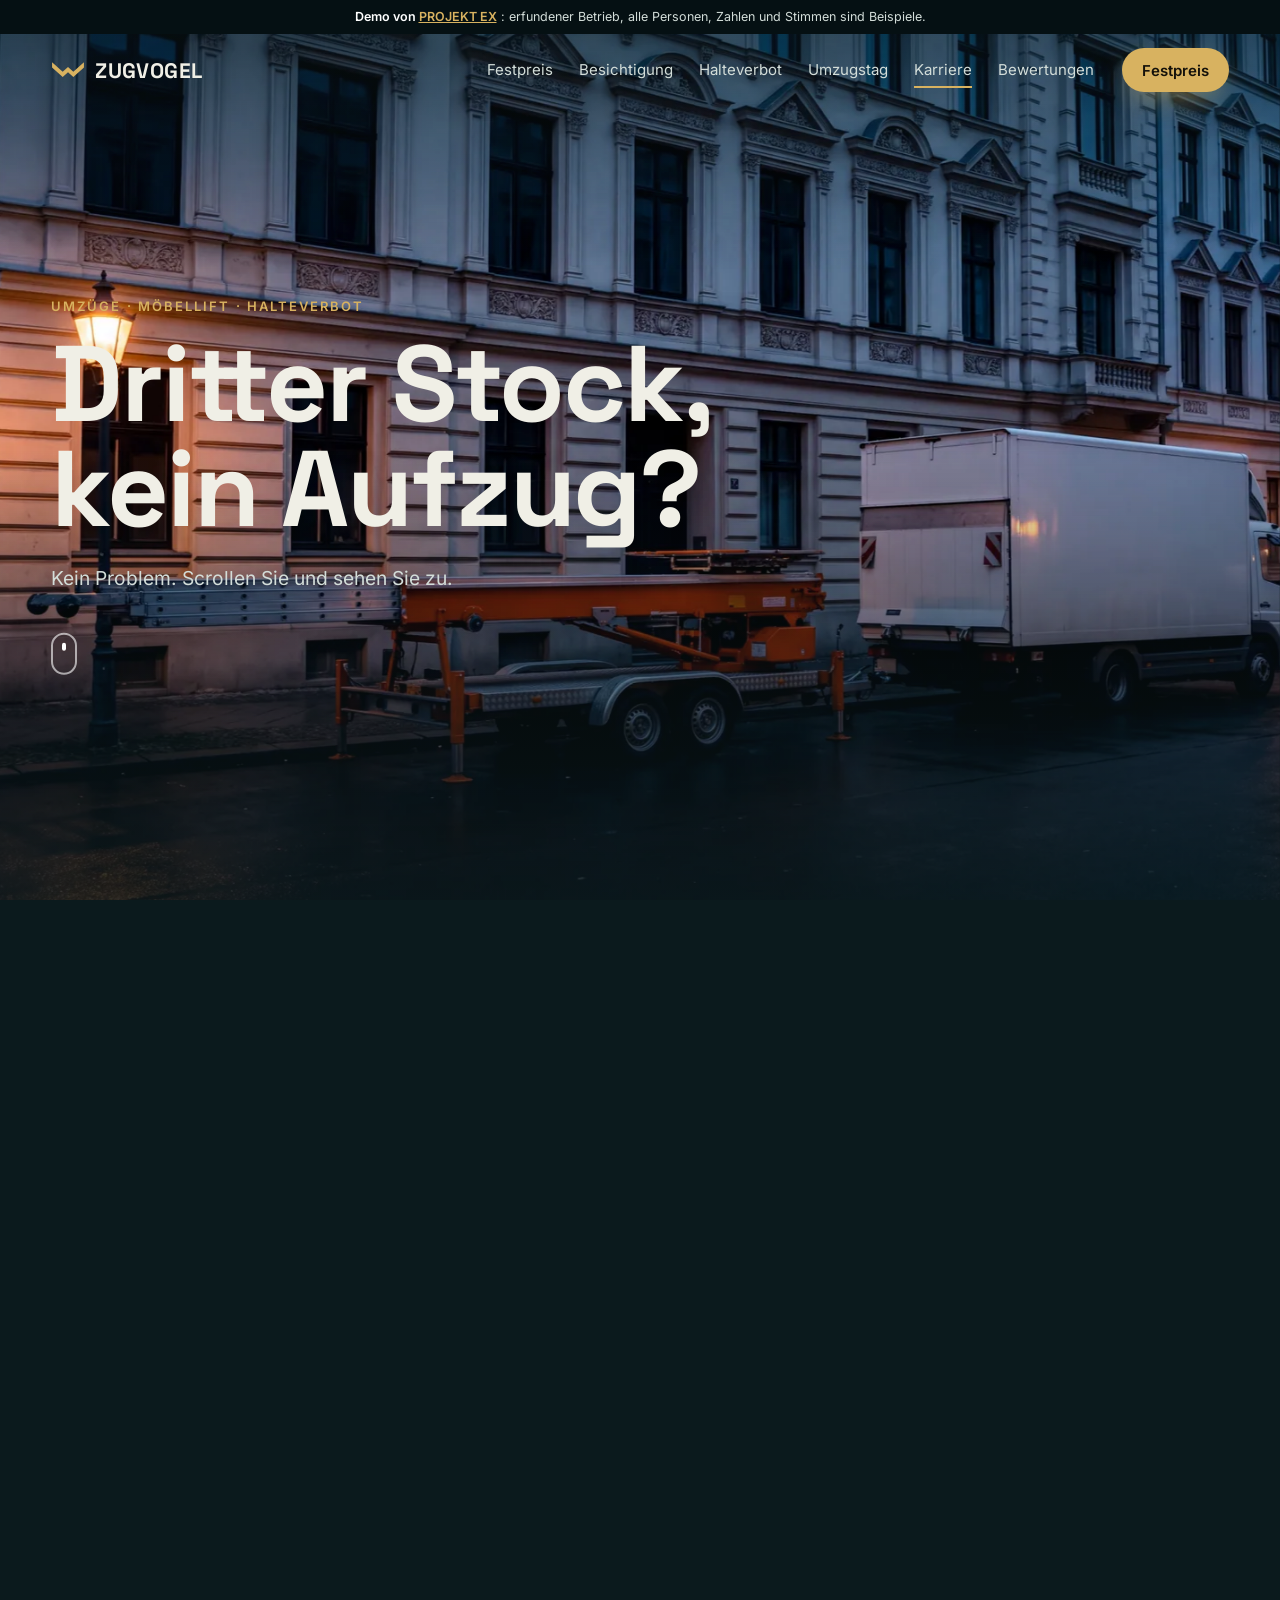
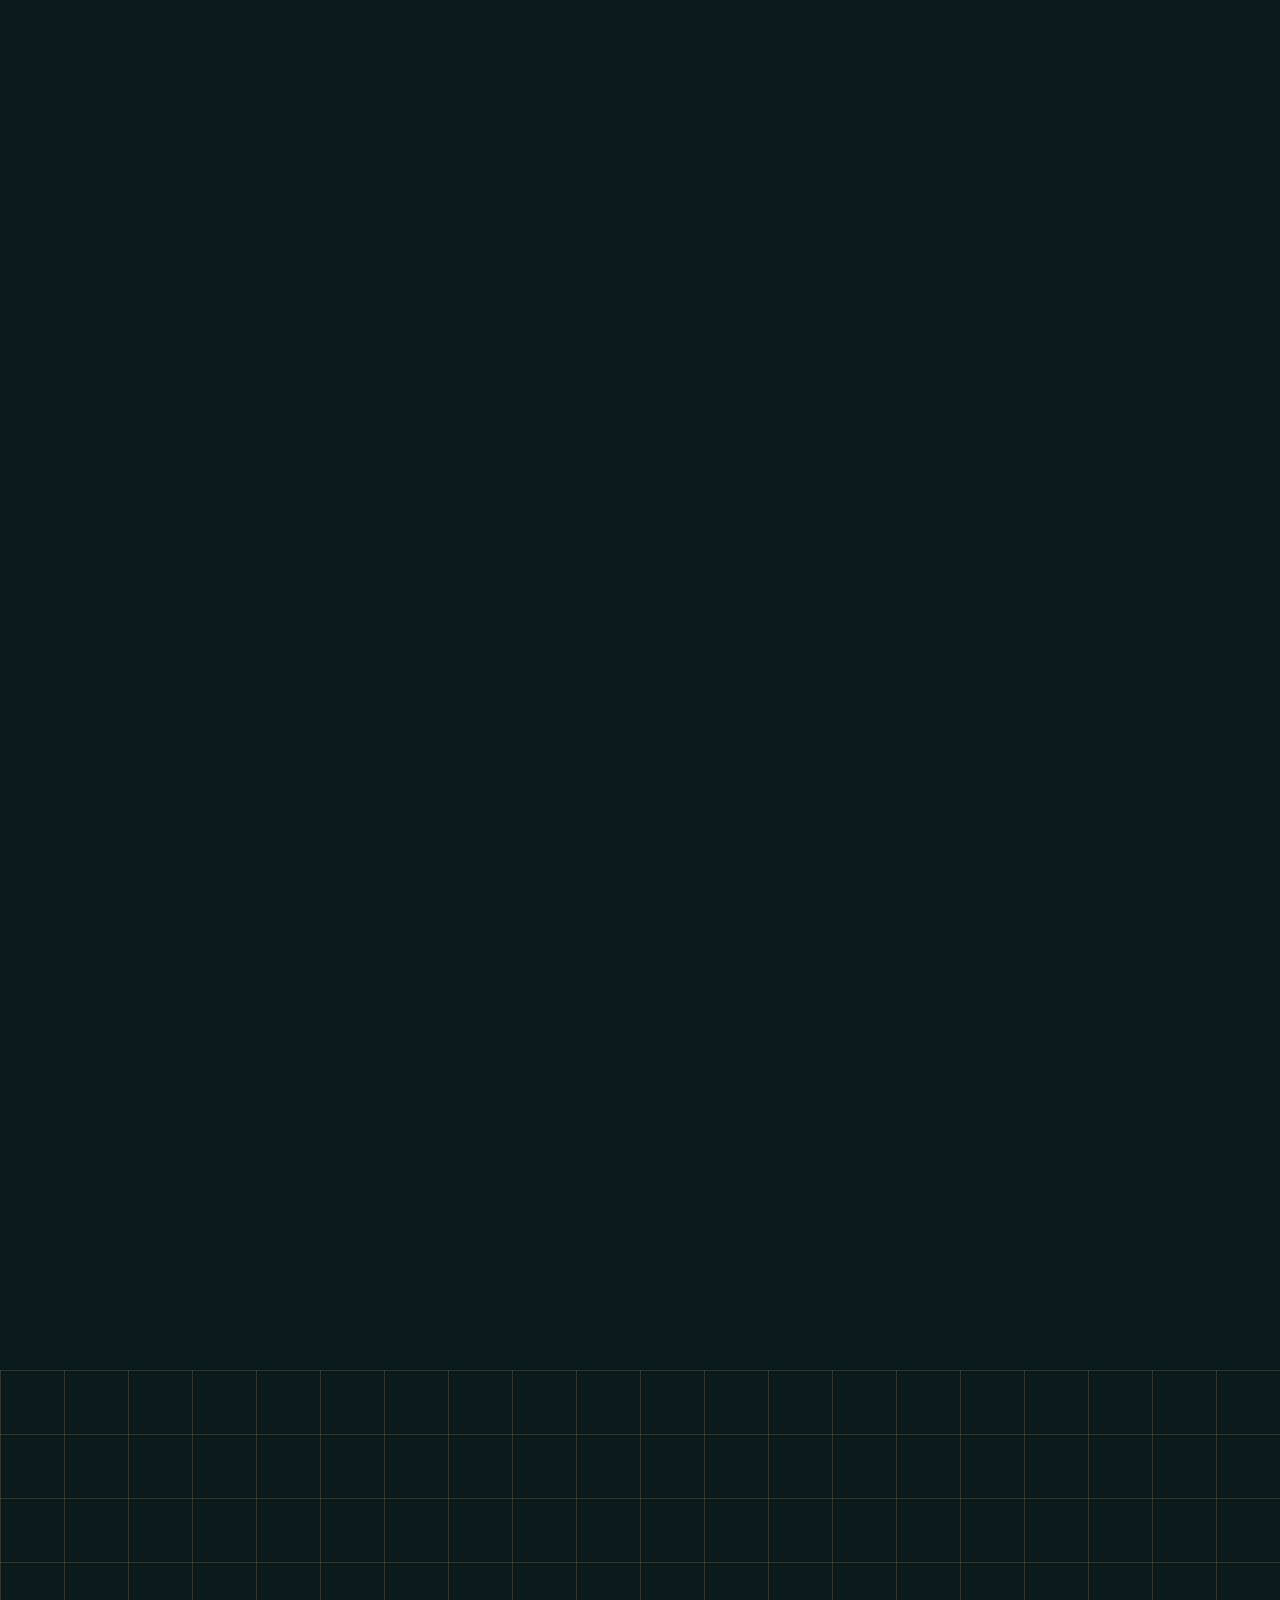
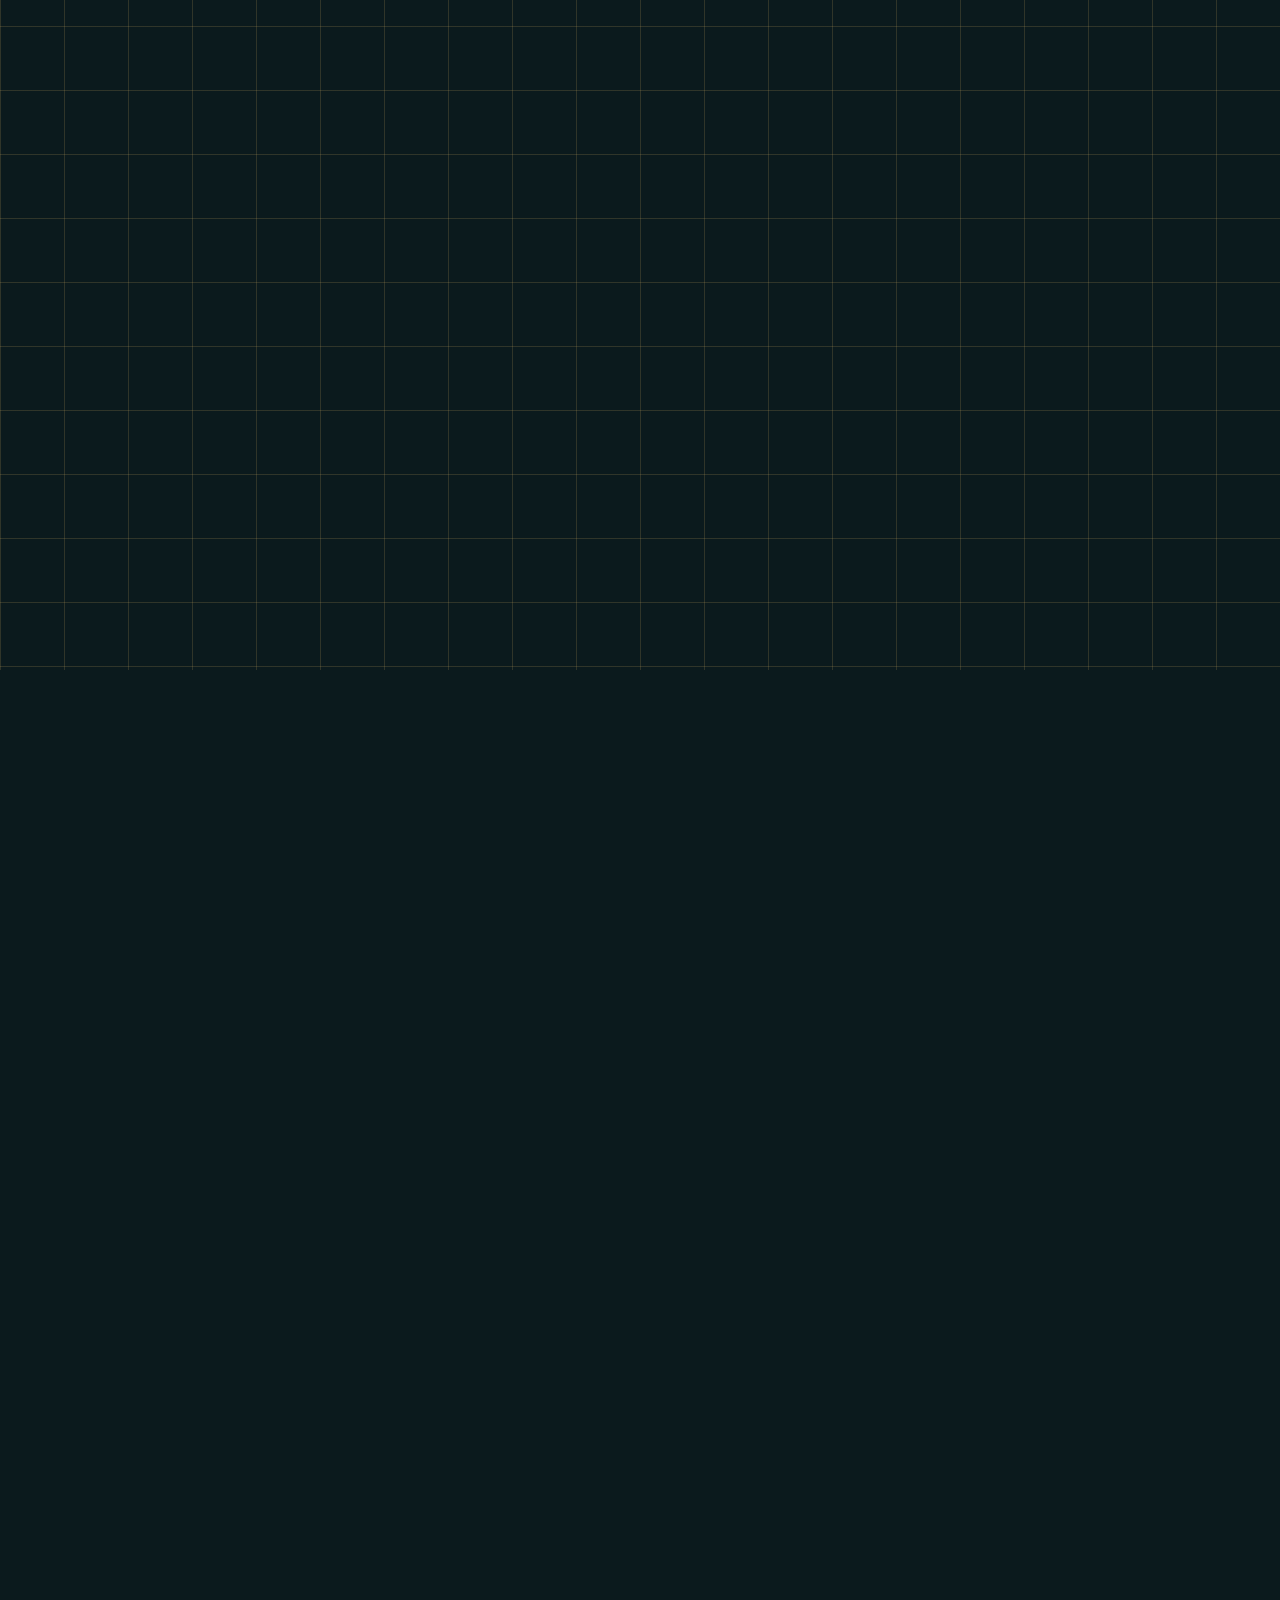
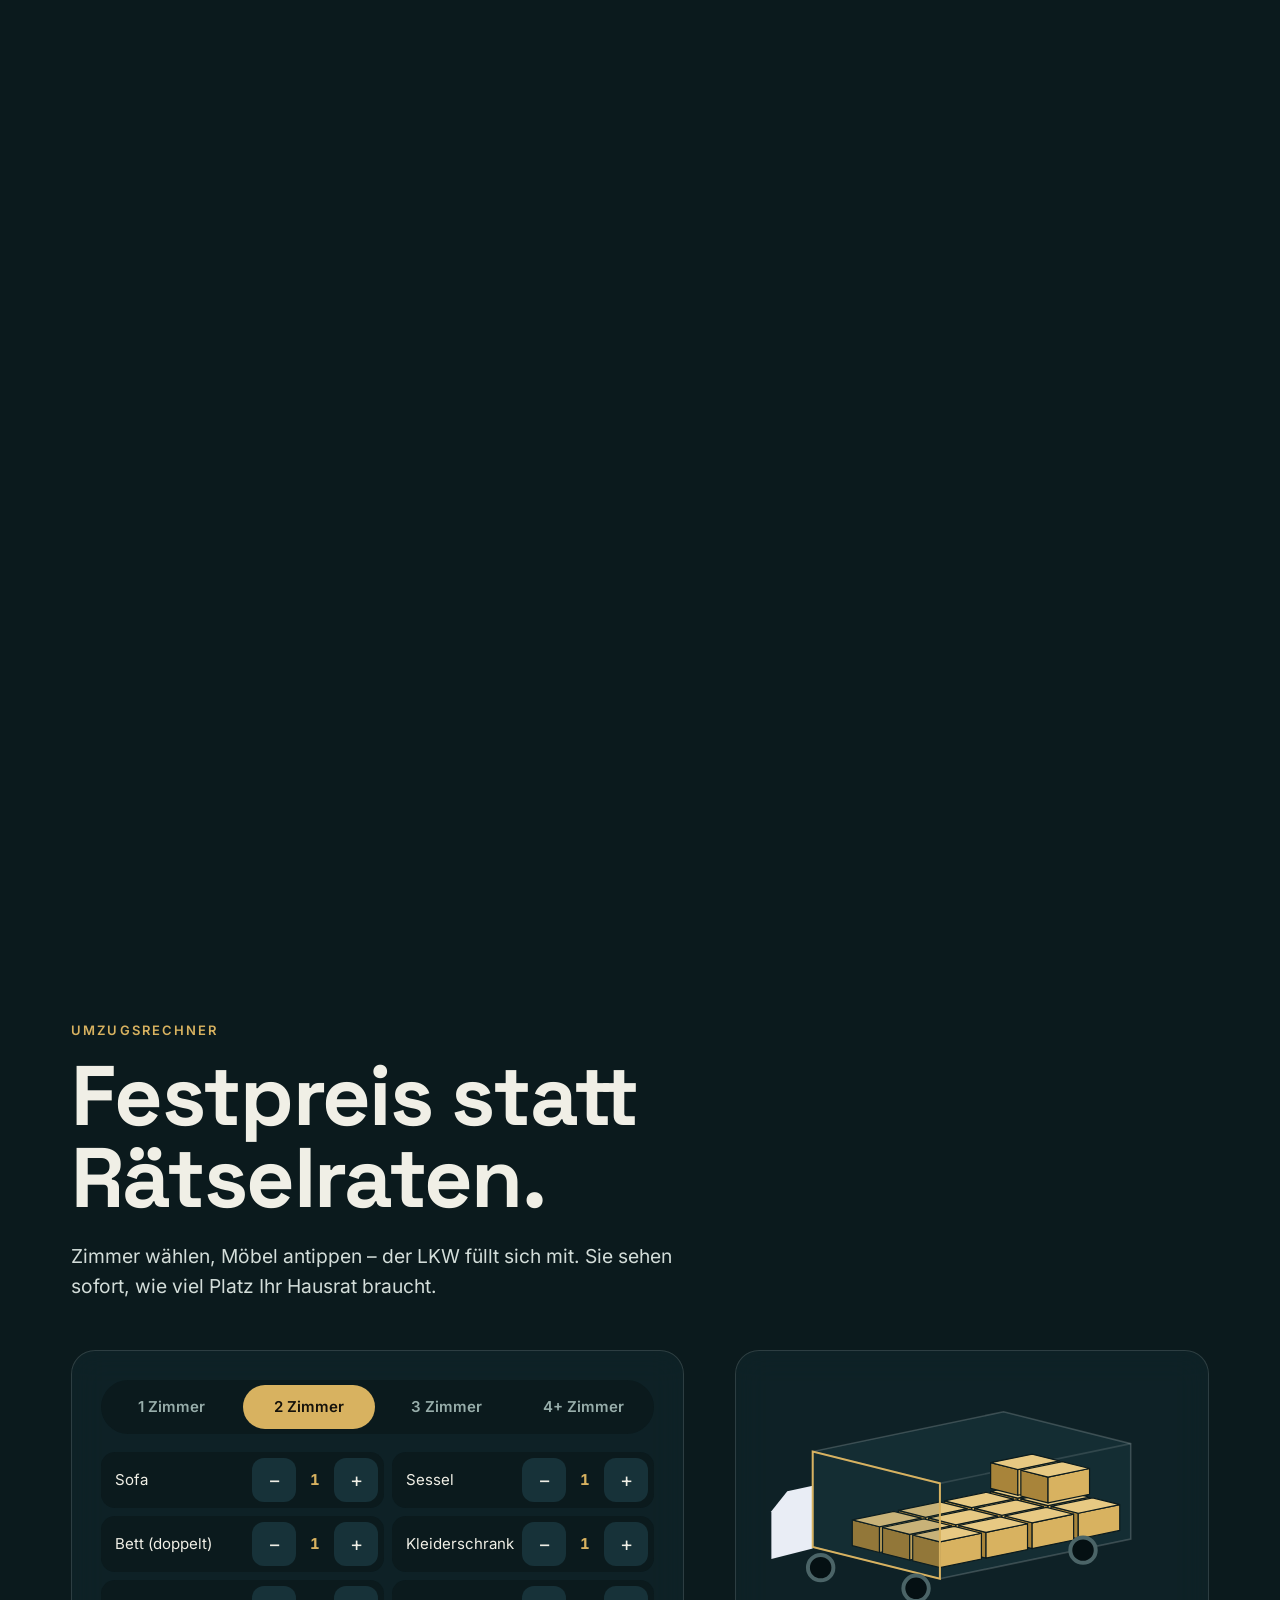
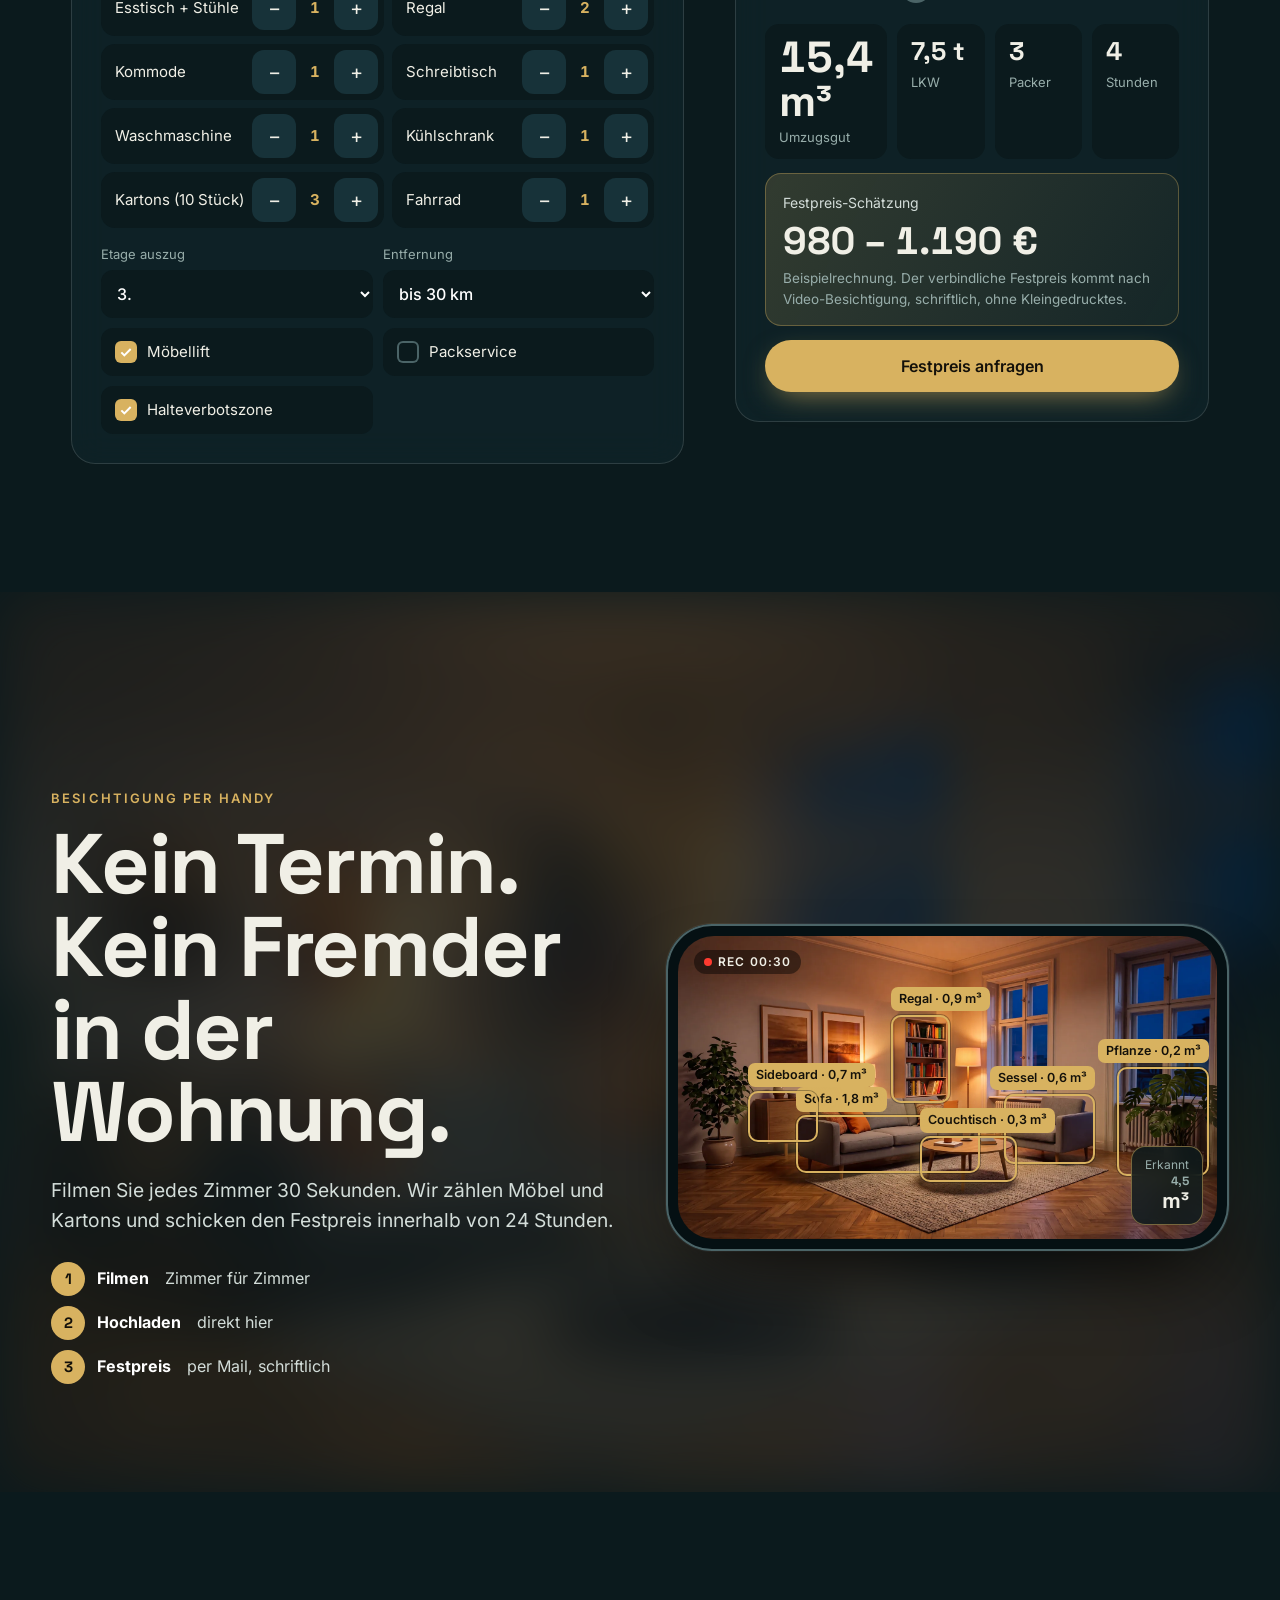
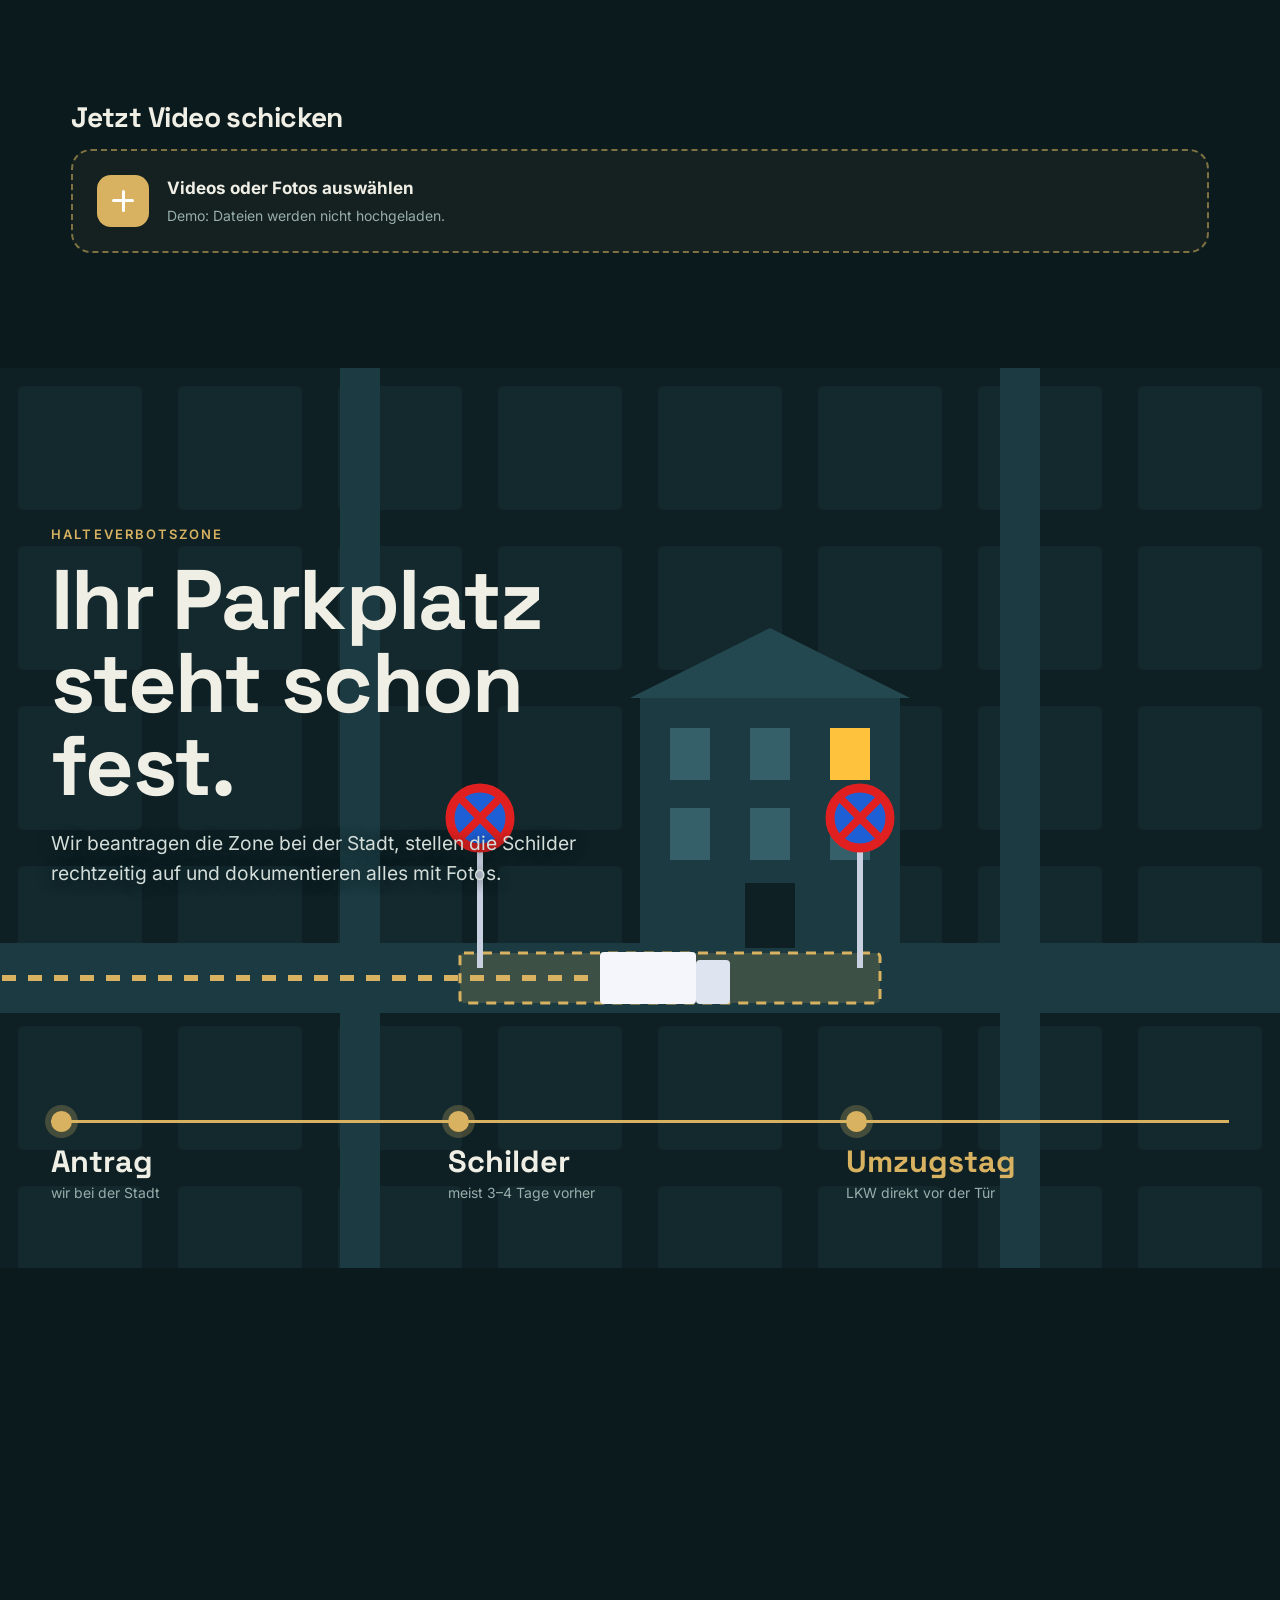
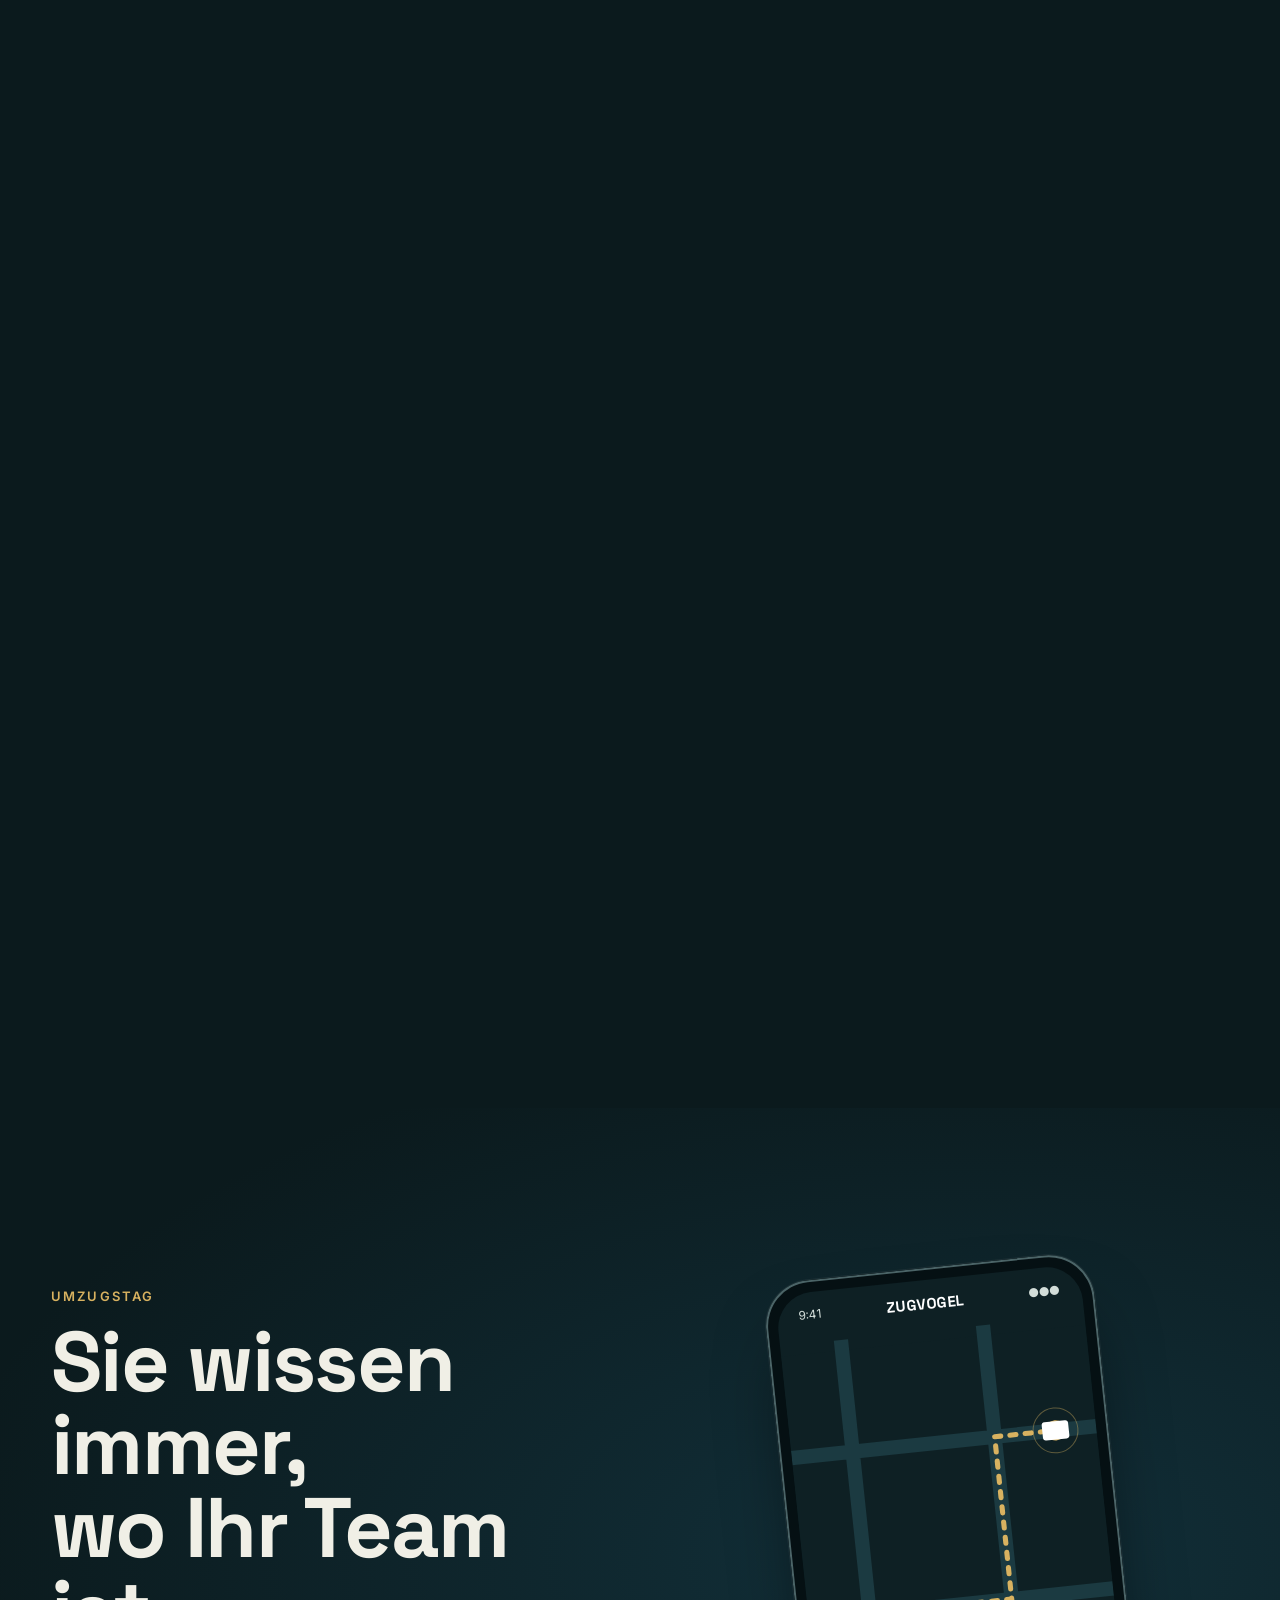
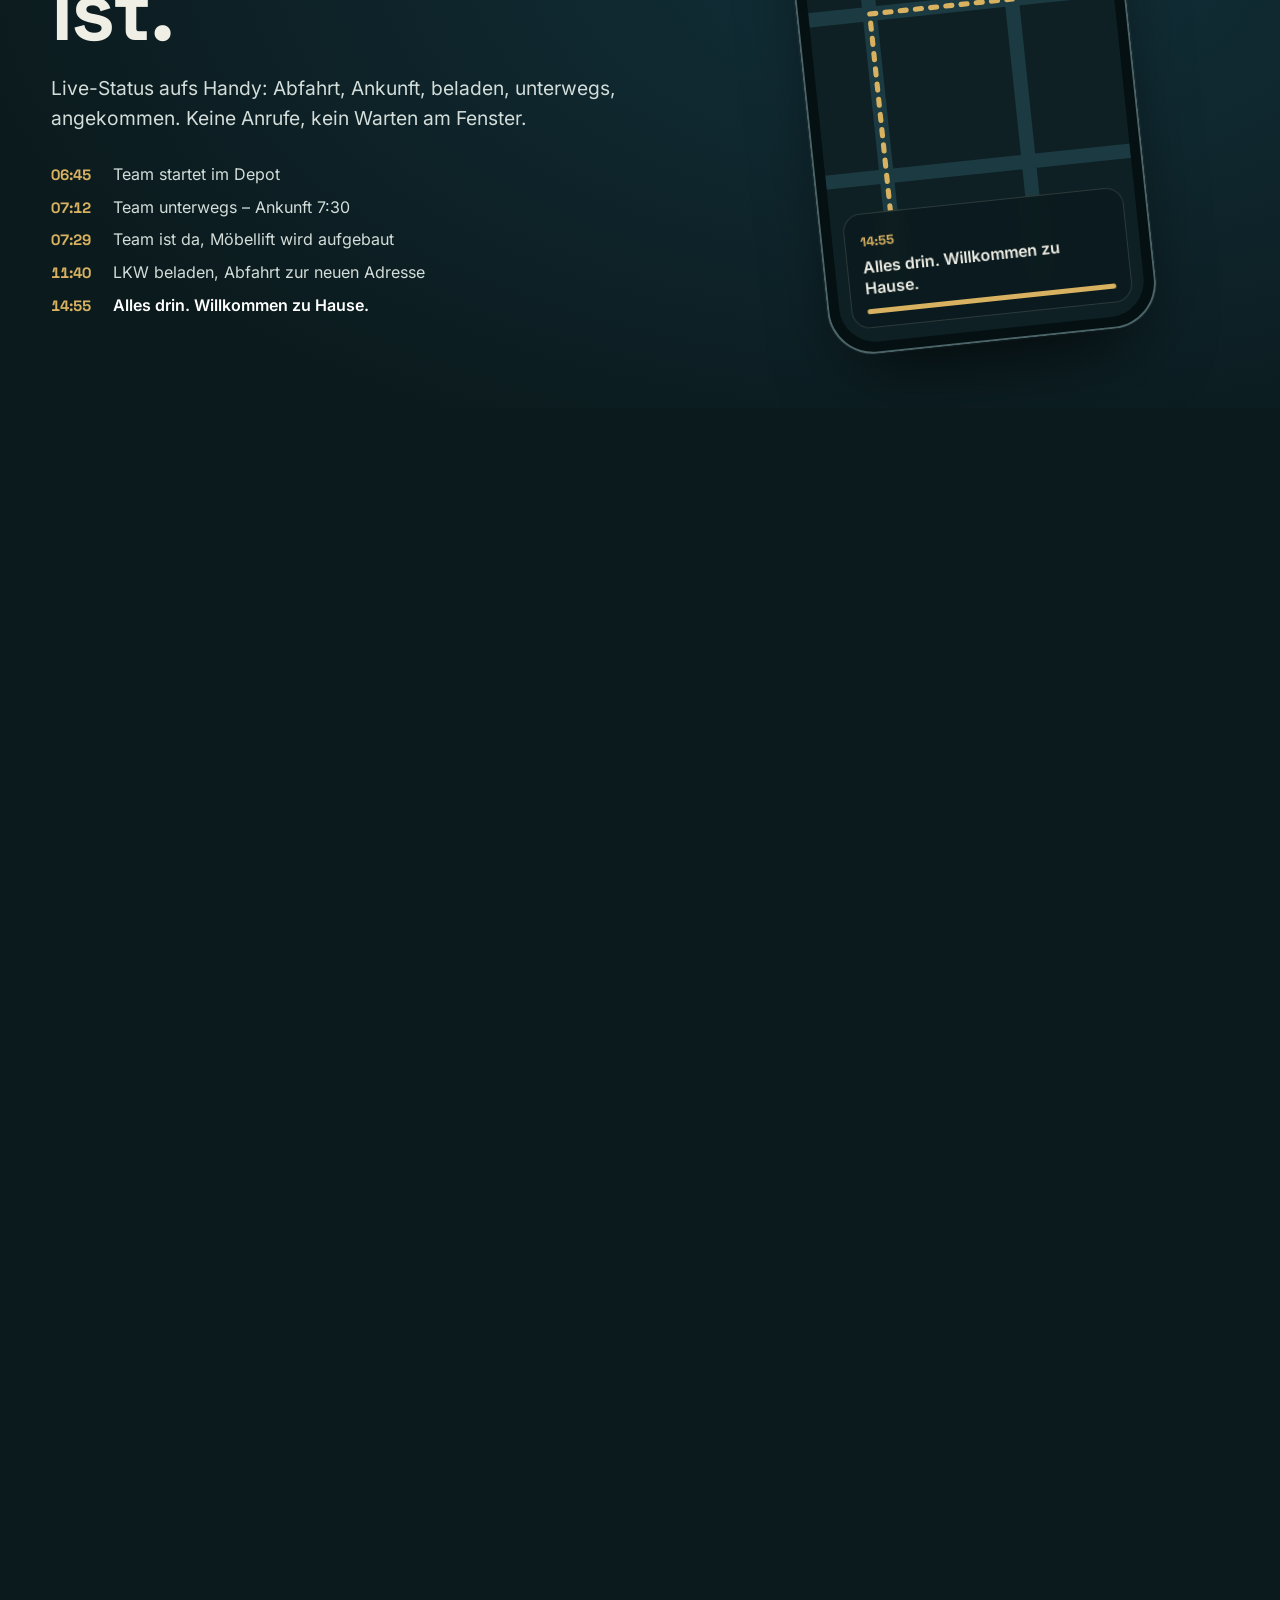
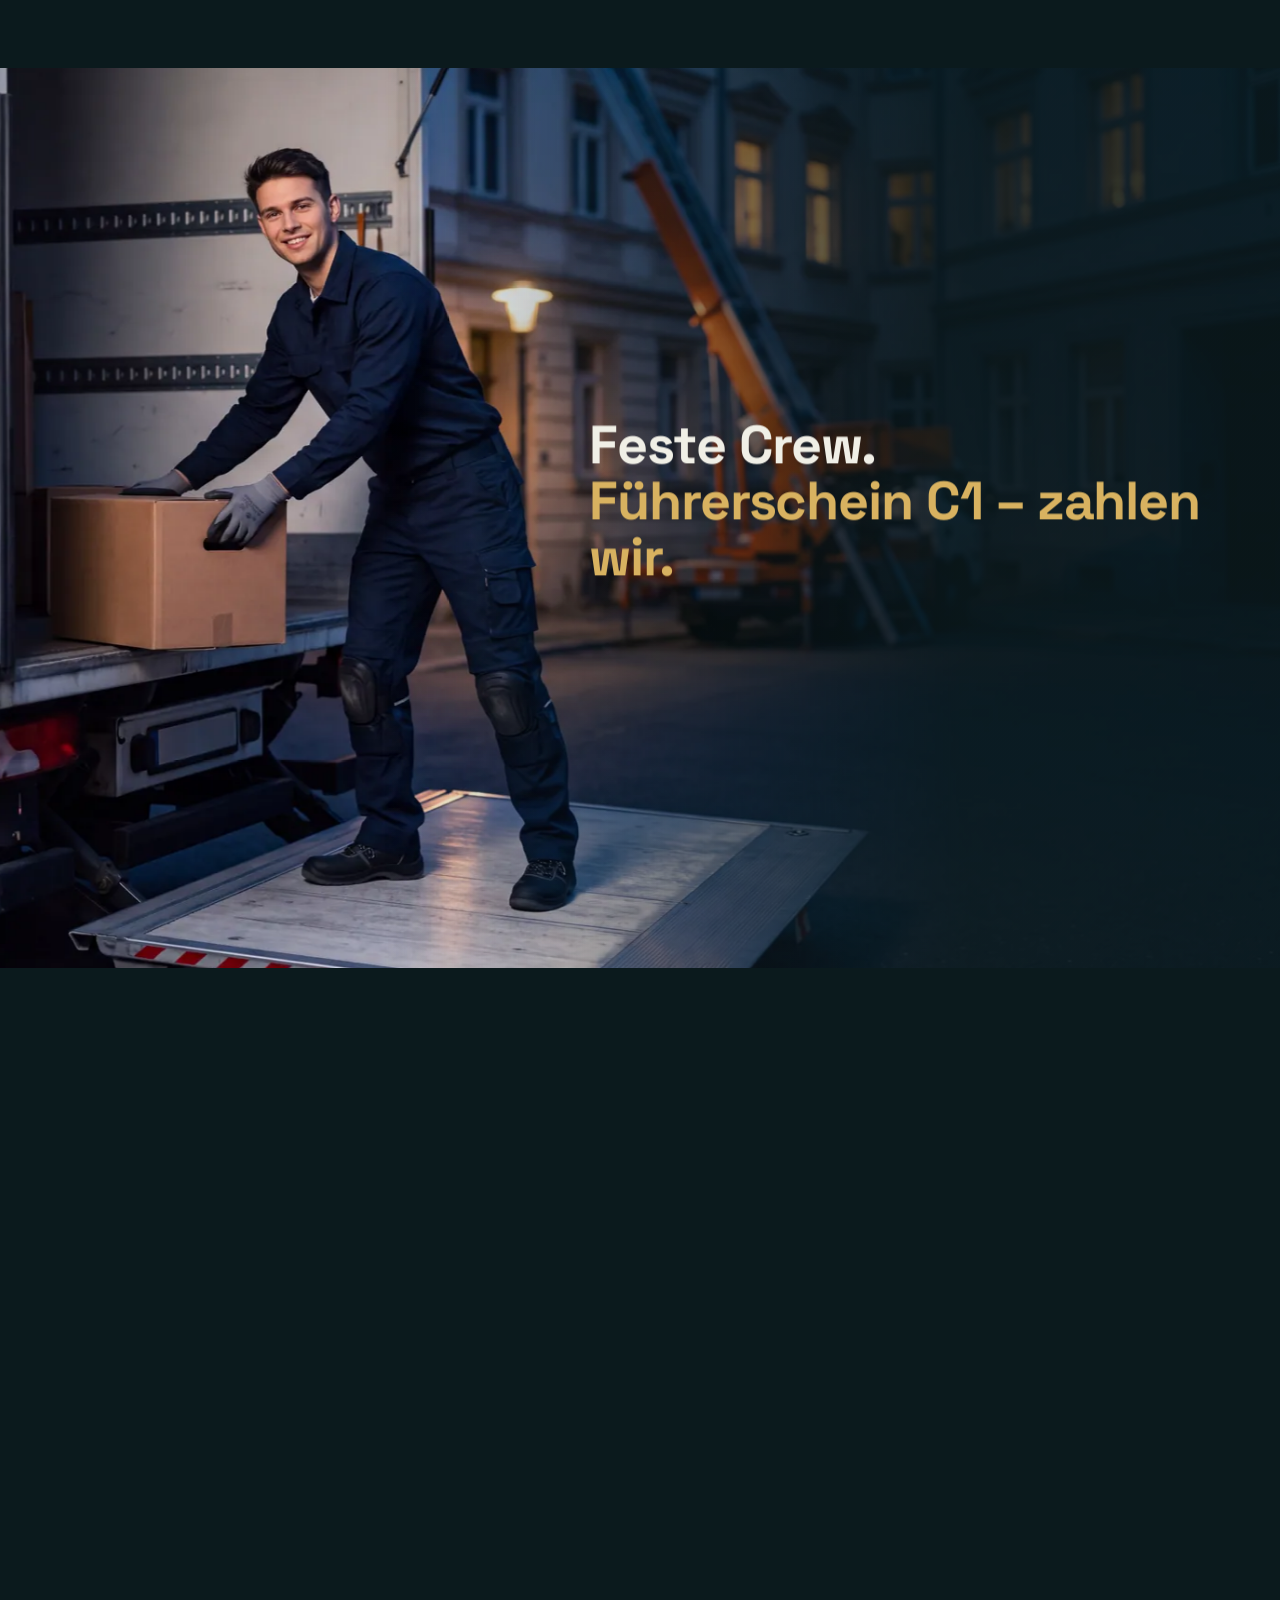
==== site/index.html @ 4b31ce27 "Grundton Petrol statt Tanne (Abstand zu ASTREIN) Co-Authored-By: Claude Opus 5.5 <noreply@anthropic." ====
<!doctype html>
<html lang="de">
<head>
<meta charset="utf-8">
<meta name="viewport" content="width=device-width,initial-scale=1,viewport-fit=cover">
<title>ZUGVOGEL Umzüge – Festpreis in 2 Minuten</title>
<meta name="description" content="Umzug mit Möbellift, Festpreis in 2 Minuten, Besichtigung per Handy, Halteverbotszone inklusive. Demo-Webseite für Umzugsfirmen.">
<meta name="theme-color" content="#0b1a1d">
<link rel="icon" href="data:image/svg+xml,%3Csvg xmlns='http://www.w3.org/2000/svg' viewBox='0 0 64 64'%3E%3Crect width='64' height='64' rx='14' fill='%230b1a1d'/%3E%3Cpath d='M10 24 L26 38 L32 32 L38 38 L54 24 L54 32 L38 46 L32 40 L26 46 L10 32Z' fill='%23d8b260'/%3E%3C/svg%3E">
<script>try{var t=new URLSearchParams(location.search).get("farbe");if(t)sessionStorage.setItem("zv-farbe",t);else t=sessionStorage.getItem("zv-farbe");if(t)document.documentElement.setAttribute("data-theme",t)}catch(e){}</script>
<link rel="preload" href="assets/fonts/grotesk.woff2" as="font" type="font/woff2" crossorigin>
<link rel="stylesheet" href="assets/css/style.css?v=1">
</head>
<body>
<div class="demo"><span class="for">So könnte das für <span data-firma></span> aussehen. </span><b>Demo von <a href="https://projektex.de/" rel="noopener">PROJEKT EX</a></b><span class="long">: erfundener Betrieb, alle Personen, Zahlen und Stimmen sind Beispiele.</span><span class="short"> · erfundener Betrieb</span></div>

<header class="top" id="top">
  <a class="logo" href="#start" aria-label="ZUGVOGEL Umzüge, zum Anfang">
    <svg viewBox="0 0 64 40" aria-hidden="true"><path d="M2 6 L22 24 L32 15 L42 24 L62 6 L62 16 L42 34 L32 25 L22 34 L2 16Z"/></svg>
    <span>ZUGVOGEL</span>
  </a>
  <nav class="nav" id="nav" aria-label="Hauptmenü">
    <a href="#rechner">Festpreis</a>
    <a href="#besichtigung">Besichtigung</a>
    <a href="#halteverbot">Halteverbot</a>
    <a href="#live">Umzugstag</a>
    <a href="#karriere">Karriere</a>
    <a href="#bewertungen">Bewertungen</a>
  </nav>
  <a class="btn btn-or top-cta" href="#rechner">Festpreis</a>
  <button class="burger" id="burger" aria-label="Menü öffnen" aria-expanded="false" aria-controls="nav"><span></span><span></span></button>
</header>

<main id="start">

<!-- 1 FILM: Möbellift (Vorher → Leiter fährt hoch → Packer am Fenster) -->
<section class="film" id="lift" style="--h:330vh">
  <div class="stage">
    <div class="media">
      <img class="still" src="assets/img/zv-a.webp" srcset="assets/img/zv-a-m.webp 1800w, assets/img/zv-a.webp 3840w" sizes="100vw" alt="Altbau zur blauen Stunde, davor Möbellift-Anhänger und Umzugs-LKW" fetchpriority="high">
      <video class="vid" data-src="assets/vid/lift" data-key="lift" muted playsinline preload="auto"></video>
    </div>
    <div class="shade"></div>
    <div class="beat b-hero">
      <p class="kicker">Umzüge · Möbellift · Halteverbot</p>
      <h1>Dritter Stock,<br>kein Aufzug?</h1>
      <p class="lead">Kein Problem. Scrollen Sie und sehen Sie zu.</p>
      <span class="scrollhint" aria-hidden="true"></span>
    </div>
    <div class="beat b-big"><h2>Wir heben das.</h2><p>Möbellift bis 30 m: Kein Treppenhaus-Kratzer, halbe Tragezeit, keine Rückenschmerzen.</p></div>
    <div class="beat b-side"><p class="num">01</p><h3>Leiter ans Fenster</h3><p>Aufbau in 15 Minuten. Das Treppenhaus bleibt frei für die Nachbarn.</p></div>
  </div>
</section>

<!-- 2 FILM: Sofa kommt runter, LKW lädt -->
<section class="film" id="festpreis" style="--h:300vh">
  <div class="stage">
    <div class="media">
      <img class="still" src="assets/img/zv-c.webp" srcset="assets/img/zv-c-m.webp 1800w, assets/img/zv-c.webp 3840w" sizes="100vw" alt="Eingepacktes Sofa auf der Möbellift-Plattform, darunter Umzugs-LKW mit offener Ladebordwand" loading="lazy">
      <video class="vid" data-src="assets/vid/sofa" data-key="sofa" muted playsinline preload="auto"></video>
    </div>
    <div class="shade"></div>
    <div class="beat b-side"><p class="num">02</p><h3>In Decken, in Folie, gesichert</h3><p>Jedes Möbel wird gepolstert und verzurrt, bevor es das Fenster verlässt.</p></div>
    <div class="beat b-side r"><p class="num">03</p><h3>Direkt auf die Ladebordwand</h3><p>Vom Fenster in den LKW, ohne Umweg über den Gehweg.</p></div>
    <div class="beat b-cta">
      <h2>Was kostet<br>mein Umzug?</h2>
      <div class="row"><a class="btn btn-or" href="#rechner">Festpreis in 2 Minuten</a><a class="btn btn-line" href="#besichtigung">Video-Besichtigung</a></div>
    </div>
    <div class="blueprint" aria-hidden="true"></div>
  </div>
</section>

<!-- 3 MOTION: Umzugsrechner -->
<section class="calc" id="rechner">
  <!-- calc-bg (zv-f) folgt, sobald das Bild da ist -->
  <div class="wrap">
    <p class="kicker">Umzugsrechner</p>
    <h2>Festpreis statt<br>Rätselraten.</h2>
    <p class="lead">Zimmer wählen, Möbel antippen – der LKW füllt sich mit. Sie sehen sofort, wie viel Platz Ihr Hausrat braucht.</p>
    <div class="calc-grid">
      <div class="calc-in">
        <div class="tabs" role="tablist" aria-label="Wohnungsgröße">
          <button role="tab" data-preset="1">1 Zimmer</button><button role="tab" data-preset="2" aria-selected="true">2 Zimmer</button><button role="tab" data-preset="3">3 Zimmer</button><button role="tab" data-preset="4">4+ Zimmer</button>
        </div>
        <ul class="items" id="items"></ul>
        <div class="opts">
          <label class="opt">Etage auszug<select id="floorA"><option value="0">EG</option><option value="1">1.</option><option value="2">2.</option><option value="3" selected>3.</option><option value="4">4.</option><option value="5">5.+</option></select></label>
          <label class="opt">Entfernung<select id="km"><option value="10">bis 10 km</option><option value="30" selected>bis 30 km</option><option value="80">bis 80 km</option><option value="250">bis 250 km</option><option value="600">über 250 km</option></select></label>
          <label class="chk"><input type="checkbox" id="optLift" checked><span>Möbellift</span></label>
          <label class="chk"><input type="checkbox" id="pack"><span>Packservice</span></label>
          <label class="chk"><input type="checkbox" id="hvz" checked><span>Halteverbotszone</span></label>
        </div>
      </div>
      <div class="calc-out">
        <svg class="truck" viewBox="0 0 520 300" aria-hidden="true">
          <g class="t-body">
            <path class="t-box" d="M60 210 L60 90 L300 40 L460 80 L460 200 L220 250 Z"/>
            <path class="t-edge" d="M60 90 L220 130 L460 80 M220 130 L220 250"/>
            <path class="t-cab" d="M8 225 L8 165 L28 140 L60 133 L60 212 Z"/>
          </g>
          <g id="fill"></g>
          <path class="t-front" d="M60 210 L60 90 L220 130 L220 250 Z"/>
          <circle class="wheel" cx="70" cy="236" r="16"/><circle class="wheel" cx="190" cy="262" r="16"/><circle class="wheel" cx="400" cy="214" r="16"/>
        </svg>
        <div class="readout">
          <div><span class="big"><b id="m3">0</b> m³</span><small>Umzugsgut</small></div>
          <div><span class="mid" id="truckSize">7,5 t</span><small>LKW</small></div>
          <div><span class="mid" id="crew">3</span><small>Packer</small></div>
          <div><span class="mid" id="hours">6</span><small>Stunden</small></div>
        </div>
        <div class="price">
          <small>Festpreis-Schätzung</small>
          <p><b id="pFrom">0</b> – <b id="pTo">0</b> €</p>
          <small class="note">Beispielrechnung. Der verbindliche Festpreis kommt nach Video-Besichtigung, schriftlich, ohne Kleingedrucktes.</small>
        </div>
        <button class="btn btn-or wide" data-open="anfrage">Festpreis anfragen</button>
      </div>
    </div>
  </div>
</section>

<!-- 4 MOTION + FOTO: Besichtigung per Handy -->
<section class="scan" id="besichtigung" style="--h:300vh">
  <div class="stage">
    <div class="scan-bg" aria-hidden="true"><img src="assets/img/zv-d-m.webp" alt="" loading="lazy"></div>
    <div class="scan-copy">
      <p class="kicker">Besichtigung per Handy</p>
      <h2>Kein Termin.<br>Kein Fremder<br>in der Wohnung.</h2>
      <p class="lead">Filmen Sie jedes Zimmer 30 Sekunden. Wir zählen Möbel und Kartons und schicken den Festpreis innerhalb von 24 Stunden.</p>
      <ol class="steps"><li><b>Filmen</b> Zimmer für Zimmer</li><li><b>Hochladen</b> direkt hier</li><li><b>Festpreis</b> per Mail, schriftlich</li></ol>
    </div>
    <div class="phone scan-phone">
      <div class="screen">
        <img src="assets/img/zv-d.webp" srcset="assets/img/zv-d-m.webp 1800w, assets/img/zv-d.webp 3840w" sizes="(max-width:900px) 90vw, 50vw" alt="Wohnzimmer im Handy-Sucher mit erkannten Möbeln" loading="lazy">
        <div class="ar" id="ar"></div>
        <div class="rec"><i></i>REC <span id="recT">00:00</span></div>
        <div class="sum"><span>Erkannt</span><b><span id="arM3">0,0</span> m³</b></div>
      </div>
    </div>
  </div>
</section>
<section class="upload">
  <div class="wrap">
    <h3>Jetzt Video schicken</h3>
    <label class="drop"><input type="file" accept="video/*,image/*" multiple id="file"><span class="d-ico" aria-hidden="true"></span><span class="d-txt"><b>Videos oder Fotos auswählen</b><small id="fileInfo">Demo: Dateien werden nicht hochgeladen.</small></span></label>
  </div>
</section>

<!-- 5 MOTION: Halteverbotszone -->
<section class="hvz" id="halteverbot" style="--h:260vh">
  <div class="stage">
    <svg class="map" viewBox="0 0 1600 900" preserveAspectRatio="xMidYMid slice" aria-hidden="true">
      <defs><pattern id="blk" width="160" height="160" patternUnits="userSpaceOnUse"><rect width="160" height="160" style="fill:var(--m1)"/><rect x="18" y="18" width="124" height="124" rx="6" style="fill:var(--m2)"/></pattern></defs>
      <rect width="1600" height="900" fill="url(#blk)"/>
      <path class="road" d="M-20 610 H1620"/>
      <path class="road thin" d="M520 -20 V920 M1180 -20 V920"/>
      <path class="route" id="route" d="M-20 610 H760"/>
      <g class="house" transform="translate(800 330)">
        <rect x="0" y="0" width="260" height="250" style="fill:var(--m3)"/><path d="M-10 0 L130 -70 L270 0Z" style="fill:var(--m4)"/>
        <g style="fill:var(--m5)"><rect x="30" y="30" width="40" height="52"/><rect x="110" y="30" width="40" height="52"/><rect x="190" y="30" width="40" height="52"/><rect x="30" y="110" width="40" height="52"/><rect x="110" y="110" width="40" height="52"/><rect x="190" y="110" width="40" height="52"/></g>
        <rect class="lit" x="190" y="30" width="40" height="52"/>
        <rect x="105" y="185" width="50" height="65" style="fill:var(--m1)"/>
      </g>
      <rect class="zone" x="620" y="585" width="420" height="50" rx="4"/>
      <g class="sign s1"><line x1="0" y1="0" x2="0" y2="-120"/><circle cx="0" cy="-150" r="30"/><path d="M-21 -171 L21 -129 M21 -171 L-21 -129"/></g>
      <g class="sign s2"><line x1="0" y1="0" x2="0" y2="-120"/><circle cx="0" cy="-150" r="30"/><path d="M-21 -171 L21 -129 M21 -171 L-21 -129"/></g>
      <g class="minitruck" id="mt"><rect x="-70" y="-26" width="96" height="52" rx="4" fill="#f4f6fb"/><rect x="26" y="-18" width="34" height="44" rx="4" fill="#dfe5f0"/></g>
    </svg>
    <div class="hvz-copy">
      <p class="kicker">Halteverbotszone</p>
      <h2>Ihr Parkplatz<br>steht schon fest.</h2>
      <p class="lead">Wir beantragen die Zone bei der Stadt, stellen die Schilder rechtzeitig auf und dokumentieren alles mit Fotos.</p>
    </div>
    <ol class="tl" id="tl">
      <li><i></i><b>Antrag</b><small>wir bei der Stadt</small></li>
      <li><i></i><b>Schilder</b><small>meist 3–4 Tage vorher</small></li>
      <li><i></i><b>Umzugstag</b><small>LKW direkt vor der Tür</small></li>
    </ol>
  </div>
</section>

<!-- 6 MOTION: Umzugstag live -->
<section class="live" id="live" style="--h:240vh">
  <div class="stage">
    <div class="live-copy">
      <p class="kicker">Umzugstag</p>
      <h2>Sie wissen immer,<br>wo Ihr Team ist.</h2>
      <p class="lead">Live-Status aufs Handy: Abfahrt, Ankunft, beladen, unterwegs, angekommen. Keine Anrufe, kein Warten am Fenster.</p>
      <ul class="feed" id="feed">
        <li><time>06:45</time> Team startet im Depot</li>
        <li><time>07:12</time> Team unterwegs – Ankunft 7:30</li>
        <li><time>07:29</time> Team ist da, Möbellift wird aufgebaut</li>
        <li><time>11:40</time> LKW beladen, Abfahrt zur neuen Adresse</li>
        <li><time>14:55</time> Alles drin. Willkommen zu Hause.</li>
      </ul>
    </div>
    <div class="phone live-phone">
      <div class="screen dark">
        <div class="app-top"><span>9:41</span><b>ZUGVOGEL</b><span>●●●</span></div>
        <svg class="mini" viewBox="0 0 300 520" aria-hidden="true">
          <rect width="300" height="520" style="fill:var(--m1)"/>
          <g style="stroke:var(--m3)" stroke-width="14" fill="none"><path d="M-10 100 H310 M-10 260 H310 M-10 420 H310 M60 -10 V530 M200 -10 V530"/></g>
          <path id="lroute" d="M60 500 V260 H200 V100 H260" style="stroke:var(--or)" stroke-width="5" fill="none" stroke-linecap="round" stroke-dasharray="6 9"/>
          <circle cx="260" cy="100" r="10" style="fill:var(--or)"/><circle cx="260" cy="100" r="22" fill="none" style="stroke:var(--or)" stroke-opacity=".4" class="pulse"/>
          <g id="ltruck"><rect x="-13" y="-9" width="26" height="18" rx="3" fill="#fff"/></g>
        </svg>
        <div class="card" id="card"><small id="cardT">07:12</small><b id="cardS">Team unterwegs – Ankunft 7:30</b><span class="bar"><i id="cardBar"></i></span></div>
      </div>
    </div>
  </div>
</section>

<!-- 7 FILM + KINETIK: Karriere -->
<section class="film career" id="karriere" style="--h:300vh">
  <div class="stage">
    <div class="media">
      <img class="still" src="assets/img/zv-e.webp" srcset="assets/img/zv-e-m.webp 1800w, assets/img/zv-e.webp 3840w" sizes="100vw" alt="Junger Möbelpacker in Arbeitskleidung am Umzugs-LKW" loading="lazy">
      <video class="vid" data-src="assets/vid/crew" data-key="crew" muted playsinline preload="auto"></video>
    </div>
    <div class="shade side"></div>
    <div class="beat b-career">
      <p class="kicker">Karriere</p>
      <h2>Stark<br>im Team.</h2>
    </div>
    <div class="kin" aria-label="Was wir bieten">
      <p>Feste Crew.</p>
      <p>Führerschein C1 – zahlen wir.</p>
      <p>Pünktlich Feierabend.</p>
      <p>Arbeitskleidung &amp; Schuhe.</p>
    </div>
    <div class="beat b-cta r">
      <h2>Bewerben in<br>60 Sekunden.</h2>
      <p>Ohne Anschreiben, ohne Lebenslauf.</p>
      <div class="row"><button class="btn btn-or" data-open="job">In 60 Sekunden bewerben</button></div>
    </div>
  </div>
</section>

<!-- 8 Bewertungen -->
<section class="reviews" id="bewertungen">
  <div class="wrap">
    <p class="kicker">Bewertungen</p>
    <h2>Was Kunden sagen.</h2>
    <div class="score">
      <div class="portal">
        <span class="pname">Google</span>
        <p class="rating"><b class="count" data-to="4.9" data-dec="1">0,0</b><span class="stars" style="--v:0"><i>★★★★★</i><i class="f">★★★★★</i></span></p>
        <small><span class="count" data-to="318" data-dec="0">0</span> Bewertungen · Beispielwerte, Stand Demo</small>
      </div>
      <div class="portal">
        <span class="pname">Weiterempfehlung</span>
        <p class="rating"><b class="count" data-to="97" data-dec="0">0</b><span class="unit">%</span></p>
        <small>würden wieder mit uns umziehen · Beispiel</small>
      </div>
    </div>
  </div>
  <div class="marquee"><div class="m-track">
    <span>Pünktlich</span><span>Nichts kaputt</span><span>Möbellift</span><span>Freundliches Team</span><span>Festpreis gehalten</span><span>Schnell</span><span>Halteverbot organisiert</span><span>Sauber</span>
    <span>Pünktlich</span><span>Nichts kaputt</span><span>Möbellift</span><span>Freundliches Team</span><span>Festpreis gehalten</span><span>Schnell</span><span>Halteverbot organisiert</span><span>Sauber</span>
  </div></div>
  <div class="marquee rev"><div class="m-track">
    <span>Google ★ 4,9 · Beispiel</span><span>318 Bewertungen · Beispiel</span><span>Häufig genannt: Möbellift</span><span>Häufig genannt: Pünktlichkeit</span><span>Häufig genannt: Festpreis</span>
    <span>Google ★ 4,9 · Beispiel</span><span>318 Bewertungen · Beispiel</span><span>Häufig genannt: Möbellift</span><span>Häufig genannt: Pünktlichkeit</span><span>Häufig genannt: Festpreis</span>
  </div></div>
  <div class="wrap">
    <div class="quotes" id="quotes" aria-live="polite">
      <figure class="on"><blockquote>„Um 7:29 standen sie vor der Tür, um 15 Uhr war alles drin. Der Preis war genau der aus dem Angebot.“</blockquote><figcaption>Beispiel · noch keine echte Bewertung</figcaption></figure>
      <figure><blockquote>„Das Klavier kam über den Möbellift aus dem 4. Stock. Ich habe nur zugeschaut.“</blockquote><figcaption>Beispiel · noch keine echte Bewertung</figcaption></figure>
      <figure><blockquote>„Video gefilmt, am nächsten Morgen kam der Festpreis. Keine Besichtigung, kein Stress.“</blockquote><figcaption>Beispiel · noch keine echte Bewertung</figcaption></figure>
    </div>
  </div>
</section>

<!-- 9 Abschluss -->
<section class="final" id="termin">
  <div class="wrap">
    <h2>Ihr Umzugstag.<br><span class="or">Unser Job.</span></h2>
    <p class="lead">Freie Termine in den nächsten Wochen – sichern Sie sich Ihren Wunschtag.</p>
    <div class="cal" id="cal" role="group" aria-label="Freie Termine (Beispiel)"></div>
    <div class="row c"><button class="btn btn-or" data-open="anfrage">Termin sichern</button><a class="btn btn-line" href="tel:+490000000000">Anrufen</a></div>
  </div>
</section>
</main>

<footer class="foot">
  <div class="wrap">
    <div class="f-logo"><svg viewBox="0 0 64 40" aria-hidden="true"><path d="M2 6 L22 24 L32 15 L42 24 L62 6 L62 16 L42 34 L32 25 L22 34 L2 16Z"/></svg> ZUGVOGEL Umzüge</div>
    <p>Musterstraße 1 · 00000 Musterstadt · Mo–Sa 7–19 Uhr</p>
    <nav aria-label="Rechtliches"><a href="#" data-open="impressum">Impressum</a><a href="#" data-open="datenschutz">Datenschutz</a></nav>
    <p class="small">Demo-Webseite von PROJEKT EX. Erfundener Betrieb, alle Angaben sind Beispiele.</p>
  </div>
</footer>

<!-- Modals -->
<dialog class="modal" id="anfrage" aria-labelledby="aT">
  <form method="dialog" class="m-box" data-flow>
    <button class="x" value="x" aria-label="Schließen">×</button>
    <p class="kicker">Festpreis-Anfrage</p>
    <h3 id="aT">In 3 Schritten zum Festpreis</h3>
    <div class="step on" data-s="1"><p class="q">Wann soll es losgehen?</p><div class="choice"><button type="button" data-next>Diesen Monat</button><button type="button" data-next>Nächsten Monat</button><button type="button" data-next>Später</button></div></div>
    <div class="step" data-s="2"><p class="q">Von wo nach wo?</p><label>Auszug (PLZ)<input inputmode="numeric" maxlength="5" autocomplete="postal-code"></label><label>Einzug (PLZ)<input inputmode="numeric" maxlength="5"></label><button type="button" class="btn btn-or wide" data-next>Weiter</button></div>
    <div class="step" data-s="3"><p class="q">Wie erreichen wir Sie?</p><label>Name<input autocomplete="name"></label><label>Telefon oder E-Mail<input autocomplete="email"></label><button type="button" class="btn btn-or wide" data-next>Anfrage senden</button></div>
    <div class="step done" data-s="4"><p class="ok">✓</p><h3>Danke! Festpreis folgt in 24 h.</h3><p class="small">Demo: Es wurde nichts gesendet.</p></div>
  </form>
</dialog>
<dialog class="modal" id="job" aria-labelledby="jT">
  <form method="dialog" class="m-box" data-flow>
    <button class="x" value="x" aria-label="Schließen">×</button>
    <p class="kicker">Bewerbung · 60 Sekunden</p>
    <h3 id="jT">Werde Teil der Crew</h3>
    <div class="step on" data-s="1"><p class="q">Als was?</p><div class="choice"><button type="button" data-next>Möbelpacker/in</button><button type="button" data-next>Fahrer/in C1 / CE</button><button type="button" data-next>Ausbildung Umzugsservice</button></div></div>
    <div class="step" data-s="2"><p class="q">Erfahrung?</p><div class="choice"><button type="button" data-next>Keine – ich lerne schnell</button><button type="button" data-next>Bis 2 Jahre</button><button type="button" data-next>Mehr als 2 Jahre</button></div></div>
    <div class="step" data-s="3"><p class="q">Wie erreichen wir dich?</p><label>Vorname<input autocomplete="given-name"></label><label>Handynummer<input inputmode="tel" autocomplete="tel"></label><button type="button" class="btn btn-or wide" data-next>Abschicken</button></div>
    <div class="step done" data-s="4"><p class="ok">✓</p><h3>Stark! Wir rufen dich an.</h3><p class="small">Demo: Es wurde nichts gesendet.</p></div>
  </form>
</dialog>
<dialog class="modal" id="impressum" aria-labelledby="iT"><form method="dialog" class="m-box"><button class="x" value="x" aria-label="Schließen">×</button><h3 id="iT">Impressum</h3><p>ZUGVOGEL Umzüge ist ein erfundener Musterbetrieb. Diese Demo-Seite stammt von PROJEKT EX und dient nur zur Ansicht.</p></form></dialog>
<dialog class="modal" id="datenschutz" aria-labelledby="dT"><form method="dialog" class="m-box"><button class="x" value="x" aria-label="Schließen">×</button><h3 id="dT">Datenschutz</h3><p>Diese Demo setzt keine Cookies und sendet keine Formulardaten. Schriften und Medien liegen auf demselben Server.</p></form></dialog>

<script src="assets/js/vid.js?v=1"></script>
<script src="assets/js/app.js?v=1"></script>
</body>
</html>
---- site/assets/css/style.css ----
@font-face{font-family:"Inter";src:url("../fonts/inter.woff2") format("woff2");font-weight:100 900;font-display:swap}
@font-face{font-family:"Grotesk";src:url("../fonts/grotesk.woff2") format("woff2");font-weight:300 700;font-display:swap}

:root{
  --bg:#0b1a1d;--bg2:#10252a;--bg3:#173239;--bg4:#0e2024;--deep:#051013;--ink:#f0efe6;--ink2:#d3ddd9;--muted:#98aeab;--line2:#4b6467;
  --mid:#142d33;--hov:#1f434a;--glow:#12303a;--m1:#0e2024;--m2:#13292e;--m3:#1b3a41;--m4:#23484f;--m5:#356069;
  --or:#d8b260;--or2:#e7c983;--or3:#a8843a;--on-or:#14110a;--bg-rgb:11 26 29;--bg2-rgb:16 37 42;--bg3-rgb:23 50 57;--ink-rgb:240 239 230;--deep-rgb:5 16 19;--or-rgb:216 178 96;
  --gold:#ffc23d;--ok:#3ddc97;
    --line:rgb(var(--ink-rgb) / .14);
  --f:"Inter",system-ui,-apple-system,Segoe UI,Roboto,sans-serif;--g:"Grotesk","Inter",system-ui,sans-serif;
  --pad:clamp(16px,4vw,56px);--top:72px;--demo:34px;
  color-scheme:dark;
}
/* Standard = Petrol & Messing (Eugen 23.11.2026, von ASTREIN-Tanne abgesetzt). Alte Farbwelt Blau/Orange nur noch per ?farbe=blau */
:root[data-theme=blau]{--bg:#0a1226;--bg2:#0f1b36;--bg3:#16264a;--bg4:#0c1630;--deep:#05091a;--ink:#eef2f8;--ink2:#cfd7e6;--muted:#9aa7bf;--line2:#5d6a85;--mid:#132449;--hov:#22386a;--glow:#132552;--m1:#0d1834;--m2:#132247;--m3:#1b2d5c;--m4:#22386f;--m5:#33508f;--or:#ff6a13;--or2:#ff8a45;--or3:#c94f0b;--on-or:#fff;--bg-rgb:10 18 38;--bg2-rgb:15 27 54;--bg3-rgb:19 36 73;--ink-rgb:238 242 248;--deep-rgb:3 6 16;--or-rgb:255 106 19}
/* Farbwelt Graphit & Neongelb */
:root[data-theme=graphit]{--bg:#111213;--bg2:#1a1b1d;--bg3:#25272a;--bg4:#151617;--deep:#08090a;--ink:#f4f4f1;--ink2:#d3d4d0;--muted:#9c9e9f;--line2:#55585c;
  --mid:#202224;--hov:#2e3134;--glow:#1d1f21;--m1:#151617;--m2:#1c1e20;--m3:#26292c;--m4:#2f3336;--m5:#43484c;
  --or:#e4ff3a;--or2:#efff7c;--or3:#b3cc1c;--on-or:#111213;--bg-rgb:17 18 19;--bg2-rgb:26 27 29;--bg3-rgb:37 39 42;--ink-rgb:244 244 241;--deep-rgb:8 9 10;--or-rgb:228 255 58}
/* Farbwelt Aubergine & Mint */
:root[data-theme=aubergine]{--bg:#1a1022;--bg2:#24172f;--bg3:#311f40;--bg4:#1e1328;--deep:#0e0813;--ink:#f6f1f7;--ink2:#dccfe0;--muted:#ab9bb3;--line2:#6a5577;
  --mid:#2a1b37;--hov:#3b2850;--glow:#2a1a3a;--m1:#1e1328;--m2:#261a33;--m3:#33234a;--m4:#3e2c5a;--m5:#55407a;
  --or:#5fe3b4;--or2:#8cefcb;--or3:#2fb386;--on-or:#0d241b;--bg-rgb:26 16 34;--bg2-rgb:36 23 47;--bg3-rgb:49 31 64;--ink-rgb:246 241 247;--deep-rgb:14 8 19;--or-rgb:95 227 180}
*,*::before,*::after{box-sizing:border-box}
html{-webkit-text-size-adjust:100%;scroll-padding-top:calc(var(--top) + var(--demo))}
body{margin:0;background:var(--bg);color:var(--ink);font:400 17px/1.55 var(--f);overflow-x:hidden;-webkit-font-smoothing:antialiased}
img,video,svg{display:block;max-width:100%}
a{color:inherit}
button{font:inherit;color:inherit}
h1,h2,h3{font-family:var(--g);font-weight:700;letter-spacing:-.02em;line-height:.98;margin:0}
h1{font-size:clamp(46px,8.4vw,132px)}
h2{font-size:clamp(40px,6.6vw,104px)}
h3{font-size:clamp(22px,2.2vw,30px);line-height:1.1}
p{margin:0}
.kicker{font:600 13px/1 var(--f);letter-spacing:.16em;text-transform:uppercase;color:var(--or);margin-bottom:18px}
.lead{font-size:clamp(17px,1.5vw,21px);color:var(--ink2);max-width:34em;margin-top:22px}
.small{font-size:14px;color:var(--muted)}
.or{color:var(--or)}
.wrap{width:min(1240px,100%);margin:0 auto;padding:0 var(--pad)}
.row{display:flex;flex-wrap:wrap;gap:12px;margin-top:28px}
.row.c{justify-content:center}
.btn{display:inline-flex;align-items:center;justify-content:center;min-height:52px;padding:0 26px;border-radius:999px;font:600 16px/1 var(--f);text-decoration:none;border:0;cursor:pointer;transition:transform .2s,background .2s,box-shadow .2s;white-space:nowrap}
.btn:active{transform:scale(.97)}
.btn-or{background:var(--or);color:var(--on-or);box-shadow:0 10px 30px -10px rgb(var(--or-rgb) / .7)}
.btn-or:hover{background:var(--or2)}
.btn-line{background:rgb(var(--bg-rgb) / .35);color:#fff;box-shadow:inset 0 0 0 1.5px rgba(255,255,255,.7);backdrop-filter:blur(6px)}
.btn-line:hover{background:rgba(255,255,255,.12)}
.btn.wide{width:100%}
:focus-visible{outline:2px solid var(--or);outline-offset:3px}

/* Demo-Leiste */
.demo{position:fixed;inset:0 0 auto;height:var(--demo);z-index:60;display:flex;align-items:center;justify-content:center;gap:4px;padding:0 12px;background:var(--deep);color:var(--ink2);font-size:12.5px;white-space:nowrap;overflow:hidden;text-overflow:ellipsis}
.demo b{color:#fff;font-weight:600}.demo a{color:var(--or)}
.demo .for,.demo .short{display:none}
.demo a{display:inline-flex;align-items:center;min-height:var(--demo)}.has-firma .demo .for{display:inline;color:#fff}

/* Kopfzeile */
.top{position:fixed;left:0;right:0;top:var(--demo);height:var(--top);z-index:50;display:flex;align-items:center;gap:28px;padding:0 var(--pad);transition:background .3s,backdrop-filter .3s}
.top.solid{background:rgb(var(--bg-rgb) / .78);backdrop-filter:blur(14px);-webkit-backdrop-filter:blur(14px);box-shadow:0 1px 0 var(--line)}
.logo{display:flex;align-items:center;gap:10px;min-height:48px;text-decoration:none;font:700 21px/1 var(--g);letter-spacing:.02em;flex:none}
.logo svg{width:34px;fill:var(--or)}
.nav{display:flex;gap:26px;margin-left:auto}
.nav a{text-decoration:none;font-size:15px;color:var(--ink2);padding:12px 0;position:relative;white-space:nowrap}
.nav a::after{content:"";position:absolute;left:0;right:0;bottom:6px;height:2px;background:var(--or);transform:scaleX(0);transition:transform .25s;transform-origin:left}
.nav a:hover::after,.nav a.on::after{transform:scaleX(1)}
.top-cta{min-height:44px;padding:0 20px;font-size:15px}
.burger{display:none;width:48px;height:48px;border:0;background:transparent;cursor:pointer;position:relative;margin-left:4px}
.burger span{position:absolute;left:12px;right:12px;height:2px;background:#fff;transition:transform .3s}
.burger span:first-child{top:19px}.burger span:last-child{top:27px}
.menu-open .burger span:first-child{transform:translateY(4px) rotate(45deg)}
.menu-open .burger span:last-child{transform:translateY(-4px) rotate(-45deg)}

/* Film-Kapitel */
.film,.scan,.hvz,.live{position:relative;height:var(--h,300vh)}
.stage{position:sticky;top:0;height:100vh;height:100svh;overflow:hidden}
.media{position:absolute;inset:0;transform:scale(var(--z,1));transform-origin:50% 50%;will-change:transform}
.media img,.media video{position:absolute;inset:0;width:100%;height:100%;object-fit:cover}
.media video{opacity:0;transition:opacity .4s}
.has-vid video{opacity:1}
.has-vid .still{opacity:0}
.shade{position:absolute;inset:0;background:linear-gradient(180deg,rgb(var(--bg-rgb) / .55) 0%,rgb(var(--bg-rgb) / 0) 30%,rgb(var(--bg-rgb) / 0) 50%,rgb(var(--bg-rgb) / .8) 100%);pointer-events:none}
.shade.side{background:linear-gradient(90deg,rgb(var(--bg-rgb) / 0) 30%,rgb(var(--bg-rgb) / .85) 75%)}
.beat{position:absolute;left:var(--pad);right:var(--pad);opacity:0;will-change:opacity,transform;pointer-events:none}
.beat .row{pointer-events:auto}
.b-hero{top:50%;transform:translateY(-40%);opacity:1}
.b-hero .lead{text-shadow:0 2px 20px rgba(0,0,0,.6)}
.scrollhint{display:block;width:26px;height:42px;border:2px solid rgba(255,255,255,.6);border-radius:14px;margin-top:40px;position:relative}
.scrollhint::after{content:"";position:absolute;left:50%;top:8px;width:4px;height:8px;margin-left:-2px;border-radius:2px;background:#fff;animation:sh 1.6s infinite}
@keyframes sh{0%{transform:translateY(0);opacity:1}80%{transform:translateY(14px);opacity:0}100%{opacity:0}}
.b-big{bottom:12vh}
.b-big h2{font-size:clamp(54px,11vw,190px);text-shadow:0 6px 40px rgba(0,0,0,.45)}
.b-big p{max-width:30em;margin-top:18px;font-size:clamp(16px,1.4vw,20px);color:var(--ink2)}
.b-side{bottom:12vh;max-width:430px;padding:26px 28px;border-radius:20px;background:rgb(var(--bg-rgb) / .62);backdrop-filter:blur(14px);-webkit-backdrop-filter:blur(14px);box-shadow:inset 0 0 0 1px var(--line)}
.b-side.r{left:auto}
.b-side .num{font:700 14px/1 var(--g);color:var(--or);margin-bottom:12px;letter-spacing:.1em}
.b-side p:last-child{color:var(--ink2);margin-top:10px;font-size:16px}
.b-cta{top:50%;transform:translateY(-50%)}
.b-cta h2{text-shadow:0 6px 40px rgba(0,0,0,.5)}
.b-cta.r{left:auto;right:var(--pad);text-align:left;max-width:600px}
.b-cta p{margin-top:14px;font-size:clamp(17px,1.5vw,21px);color:var(--ink2)}
.blueprint{position:absolute;inset:0;opacity:0;pointer-events:none;background:
  linear-gradient(rgb(var(--or-rgb) / .18) 1px,transparent 1px) 0 0/64px 64px,
  linear-gradient(90deg,rgb(var(--or-rgb) / .18) 1px,transparent 1px) 0 0/64px 64px,var(--bg)}

/* Rechner */
.calc{position:relative;padding:clamp(90px,12vw,160px) 0 clamp(80px,10vw,140px);overflow:hidden;background:var(--bg)}
.calc-bg{position:absolute;inset:0;opacity:.28;pointer-events:none}
.calc-bg img{width:100%;height:100%;object-fit:cover;object-position:0% 50%}
.calc-bg::after{content:"";position:absolute;inset:0;background:linear-gradient(90deg,rgb(var(--bg-rgb) / .3),var(--bg) 70%),linear-gradient(0deg,var(--bg),transparent 30%,transparent 70%,var(--bg))}
.calc .wrap{position:relative}
.calc-grid{display:grid;grid-template-columns:1.05fr 1fr;gap:clamp(24px,4vw,56px);margin-top:48px;align-items:start}
.calc-in,.calc-out{background:rgb(var(--bg2-rgb) / .72);backdrop-filter:blur(16px);-webkit-backdrop-filter:blur(16px);border-radius:24px;padding:clamp(18px,2.4vw,30px);box-shadow:inset 0 0 0 1px var(--line)}
.tabs{display:grid;grid-template-columns:repeat(4,1fr);gap:6px;background:var(--bg);padding:5px;border-radius:999px}
.tabs button{min-height:44px;border:0;border-radius:999px;background:transparent;cursor:pointer;font-size:15px;font-weight:600;color:var(--muted)}
.tabs button[aria-selected=true]{background:var(--or);color:var(--on-or)}
.items{list-style:none;margin:18px 0 0;padding:0;display:grid;grid-template-columns:1fr 1fr;gap:8px}
.items li{display:flex;align-items:center;gap:8px;background:var(--bg);border-radius:14px;padding:6px 6px 6px 14px;font-size:15px}
.items li span{flex:1;min-width:0;overflow:hidden;text-overflow:ellipsis;white-space:nowrap}
.items li b{min-width:22px;text-align:center;font-variant-numeric:tabular-nums}
.items li.has b{color:var(--or)}
.items button{width:44px;height:44px;border-radius:12px;border:0;background:var(--bg3);cursor:pointer;font-size:20px;line-height:1;flex:none}
.items button:hover{background:var(--hov)}
.opts{display:grid;grid-template-columns:1fr 1fr;gap:10px;margin-top:16px}
.opt{display:flex;flex-direction:column;gap:6px;font-size:13px;color:var(--muted)}
.opt select{min-height:48px;border-radius:12px;border:0;background:var(--bg);color:#fff;padding:0 12px;font:500 16px var(--f)}
.chk{display:flex;align-items:center;gap:10px;min-height:48px;background:var(--bg);border-radius:12px;padding:0 14px;cursor:pointer;font-size:15px}
.chk{position:relative}
.chk input{position:absolute;opacity:0;width:1px;height:1px}
.chk span{display:flex;align-items:center;gap:10px}
.chk span::before{content:"";flex:none;width:22px;height:22px;border-radius:6px;box-shadow:inset 0 0 0 2px var(--line2);transition:.2s}
.chk input:checked+span::before{background:var(--or) url("data:image/svg+xml,%3Csvg xmlns='http://www.w3.org/2000/svg' viewBox='0 0 24 24'%3E%3Cpath d='M5 12.5l4.5 4.5L19 7.5' fill='none' stroke='%23fff' stroke-width='3'/%3E%3C/svg%3E") center/16px no-repeat;box-shadow:none}
.chk input:focus-visible+span::before{outline:2px solid var(--or);outline-offset:3px}
.truck{width:100%;height:auto;margin:0 auto 6px;overflow:visible}
.t-box{fill:var(--mid);stroke:rgba(255,255,255,.18);stroke-width:2}
.t-edge{fill:none;stroke:rgba(255,255,255,.12);stroke-width:2}
.t-cab{fill:#e9edf5}
.t-front{fill:rgb(var(--bg3-rgb) / .15);stroke:var(--or);stroke-width:2.5}
.wheel{fill:var(--deep);stroke:var(--line2);stroke-width:5}
#fill rect,#fill path{transition:opacity .35s,transform .45s cubic-bezier(.2,.9,.3,1.3)}
.box-f{fill:var(--or);stroke:var(--bg);stroke-width:1.5}
.box-t{fill:var(--or2);stroke:var(--bg);stroke-width:1.5}
.box-s{fill:var(--or3);stroke:var(--bg);stroke-width:1.5}
.readout{display:grid;grid-template-columns:1.3fr 1fr 1fr 1fr;gap:10px;margin-top:6px}
.readout div{background:var(--bg);border-radius:14px;padding:12px 14px}
.readout small{display:block;color:var(--muted);font-size:13px;margin-top:4px}
.readout .big{font:700 clamp(30px,3.4vw,44px)/1 var(--g)}
.readout .big b{font-variant-numeric:tabular-nums}
.readout .mid{font:700 clamp(20px,2vw,26px)/1.2 var(--g)}
.price{margin:14px 0;padding:16px 18px;border-radius:16px;background:linear-gradient(120deg,rgb(var(--or-rgb) / .18),rgb(var(--or-rgb) / .04));box-shadow:inset 0 0 0 1px rgb(var(--or-rgb) / .35)}
.price p{font:700 clamp(28px,3vw,40px)/1.1 var(--g);margin:4px 0 6px;font-variant-numeric:tabular-nums}
.price small{color:var(--ink2);font-size:14px}
.price .note{display:block;color:var(--muted);font-size:13.5px}

/* Besichtigung */
.scan .stage{display:grid;grid-template-columns:1fr 1fr;align-items:center;gap:clamp(20px,4vw,60px);padding:calc(var(--top) + var(--demo) + 10px) var(--pad) 24px;background:var(--bg)}
.scan-bg{position:absolute;inset:0;opacity:.22;filter:blur(30px) saturate(1.2)}
.scan-bg img{width:100%;height:100%;object-fit:cover}
.scan-copy{position:relative}
.steps{list-style:none;padding:0;margin:26px 0 0;display:grid;gap:10px;counter-reset:s}
.steps li{counter-increment:s;display:flex;gap:12px;align-items:center;font-size:16px;color:var(--ink2)}
.steps li::before{content:counter(s);flex:none;width:34px;height:34px;border-radius:50%;display:grid;place-items:center;background:var(--or);color:var(--on-or);font:700 15px var(--g)}
.steps b{color:#fff;margin-right:4px}
.phone{position:relative;border-radius:46px;padding:12px;background:var(--deep);box-shadow:0 40px 80px -30px rgba(0,0,0,.8),inset 0 0 0 2px var(--line2),0 0 0 1px rgba(255,255,255,.06)}
.phone .screen{position:relative;border-radius:36px;overflow:hidden;background:#000}
.scan-phone{width:min(100%,780px);justify-self:center}
.scan-phone .screen{aspect-ratio:16/9}
.scan-phone .screen>img{width:100%;height:100%;object-fit:cover}
.ar{position:absolute;inset:0}
.ar .bx{position:absolute;border:2px solid var(--or);border-radius:10px;box-shadow:0 0 0 1px rgba(0,0,0,.3),0 0 24px rgb(var(--or-rgb) / .45);opacity:0;transform:scale(1.12);transition:opacity .35s,transform .45s cubic-bezier(.2,.9,.3,1.2)}
.ar .bx.on{opacity:1;transform:scale(1)}
.ar .bx.rt span{left:auto;right:-2px}
.ar .bx span{position:absolute;left:-2px;top:-30px;background:var(--or);color:var(--on-or);font:600 12.5px/1 var(--f);padding:6px 8px;border-radius:7px;white-space:nowrap}
.rec{position:absolute;left:16px;top:14px;display:flex;align-items:center;gap:6px;font:600 12px/1 var(--f);letter-spacing:.08em;background:rgba(0,0,0,.45);padding:6px 10px;border-radius:999px}
.rec i{width:8px;height:8px;border-radius:50%;background:#ff3b30;animation:blink 1s infinite}
@keyframes blink{50%{opacity:.2}}
.sum{position:absolute;right:14px;bottom:14px;background:rgb(var(--bg-rgb) / .82);backdrop-filter:blur(8px);border-radius:14px;padding:10px 14px;text-align:right;box-shadow:inset 0 0 0 1px rgb(var(--or-rgb) / .5)}
.sum span{display:block;font-size:12px;color:var(--muted)}
.sum b{font:700 22px/1.1 var(--g);font-variant-numeric:tabular-nums}
.upload{background:var(--bg);padding:10px 0 clamp(70px,9vw,120px)}
.upload h3{margin-bottom:16px}
.drop{display:flex;align-items:center;gap:18px;padding:24px;border-radius:20px;border:2px dashed rgb(var(--or-rgb) / .55);cursor:pointer;background:rgb(var(--or-rgb) / .05);transition:background .2s}
.drop:hover{background:rgb(var(--or-rgb) / .1)}
.drop input{position:absolute;width:1px;height:1px;opacity:0}
.d-ico{flex:none;width:52px;height:52px;border-radius:14px;background:var(--or);position:relative}
.d-ico::before,.d-ico::after{content:"";position:absolute;left:50%;top:50%;background:#fff;border-radius:2px}
.d-ico::before{width:3px;height:22px;margin:-11px 0 0 -1.5px}.d-ico::after{width:22px;height:3px;margin:-1.5px 0 0 -11px}
.d-txt{display:flex;flex-direction:column;gap:4px}
.d-txt small{color:var(--muted);font-size:14px}

/* Halteverbot */
.hvz .stage{background:var(--bg)}
.map{position:absolute;inset:0;width:100%;height:100%}
.road{stroke:var(--m3);stroke-width:70;fill:none}
.road.thin{stroke-width:40}
.route{stroke:var(--or);stroke-width:6;fill:none;stroke-dasharray:14 12;stroke-dashoffset:var(--ro,800)}
.lit{fill:var(--gold);opacity:var(--lit,0)}
.zone{fill:rgb(var(--or-rgb) / .18);stroke:var(--or);stroke-width:3;stroke-dasharray:10 8;opacity:var(--zo,0)}
.sign line{stroke:#c9d1e0;stroke-width:6}
.sign circle{fill:#1f5fd6;stroke:#e02020;stroke-width:9}
.sign path{stroke:#e02020;stroke-width:8}
.sign{opacity:var(--so,0)}
.s1{transform:translate(640px,calc(600px - var(--sd,200px)))}
.s2{transform:translate(1020px,calc(600px - var(--sd2,200px)))}
.minitruck{transform:translate(var(--tx,-120px),610px)}
.hvz-copy{position:absolute;left:var(--pad);top:calc(var(--top) + var(--demo) + 6vh);max-width:560px}
.hvz-copy .lead{text-shadow:0 2px 14px var(--bg)}
.tl{position:absolute;left:var(--pad);right:var(--pad);bottom:7vh;list-style:none;margin:0;padding:0;display:grid;grid-template-columns:repeat(3,1fr);gap:14px}
.tl::before{content:"";position:absolute;left:0;right:0;top:9px;height:3px;background:rgba(255,255,255,.15)}
.tl::after{content:"";position:absolute;left:0;top:9px;height:3px;width:calc(var(--tp,0)*100%);background:var(--or)}
.tl li{position:relative;padding-top:34px;opacity:.35;transition:opacity .35s}
.tl li.on{opacity:1}
.tl i{position:absolute;left:0;top:0;width:21px;height:21px;border-radius:50%;background:var(--bg);box-shadow:inset 0 0 0 3px rgba(255,255,255,.3);z-index:1}
.tl li.on i{background:var(--or);box-shadow:0 0 0 6px rgb(var(--or-rgb) / .25)}
.tl b{display:block;font:700 clamp(20px,2.4vw,34px)/1.1 var(--g)}
.tl li:last-child.on b{color:var(--or)}
.tl small{color:var(--muted);font-size:14px}

/* Live */
.live .stage{display:grid;grid-template-columns:1.1fr 1fr;align-items:center;gap:clamp(20px,4vw,60px);padding:calc(var(--top) + var(--demo) + 10px) var(--pad) 24px;background:radial-gradient(80% 60% at 75% 50%,var(--glow),var(--bg))}
.feed{list-style:none;margin:28px 0 0;padding:0;display:grid;gap:8px}
.feed li{display:flex;gap:14px;align-items:baseline;font-size:16px;color:var(--ink2);opacity:.3;transform:translateX(-8px);transition:opacity .35s,transform .35s}
.feed li.on{opacity:1;transform:none}
.feed li.cur{color:#fff;font-weight:600}
.feed time{font:700 15px/1 var(--g);color:var(--or);min-width:48px;font-variant-numeric:tabular-nums}
.live-phone{width:min(330px,80vw);justify-self:center;transform:rotate(-6deg)}
.live-phone .screen{aspect-ratio:9/19.2}
.screen.dark{background:var(--m1)}
.app-top{position:absolute;left:0;right:0;top:0;z-index:2;display:flex;justify-content:space-between;align-items:center;padding:14px 22px;font-size:12px;color:var(--ink2)}
.app-top b{font:700 15px var(--g);color:#fff;letter-spacing:.04em}
.mini{position:absolute;inset:0;width:100%;height:100%}
.pulse{transform-origin:260px 100px;animation:pl 1.8s infinite}
@keyframes pl{0%{transform:scale(.5);opacity:1}100%{transform:scale(1.6);opacity:0}}
.card{position:absolute;left:12px;right:12px;bottom:14px;background:rgb(var(--bg-rgb) / .9);border-radius:18px;padding:14px 16px;box-shadow:inset 0 0 0 1px var(--line);backdrop-filter:blur(8px)}
.card small{color:var(--or);font:700 13px var(--g)}
.card b{display:block;font:600 16px/1.3 var(--f);margin:4px 0 10px}
.card .bar{display:block;height:5px;border-radius:5px;background:rgba(255,255,255,.12);overflow:hidden}
.card .bar i{display:block;height:100%;width:var(--cb,10%);background:var(--or);transition:width .4s}

/* Karriere */
.career .media img,.career .media video{object-position:30% 50%}
.b-career{top:calc(var(--top) + var(--demo) + 6vh);left:auto;right:var(--pad);width:min(560px,50vw)}
.b-career h2{font-size:clamp(56px,9vw,150px)}
.kin{position:absolute;right:var(--pad);top:50%;transform:translateY(-30%);width:min(640px,52vw);pointer-events:none}
.kin p{font:700 clamp(30px,4.2vw,66px)/1.04 var(--g);letter-spacing:-.02em;opacity:0;transform:translateX(80px);will-change:transform,opacity}
.kin p:nth-child(even){color:var(--or)}

/* Bewertungen */
.reviews{padding:clamp(90px,12vw,160px) 0 clamp(60px,8vw,100px);background:linear-gradient(180deg,var(--bg),var(--bg4))}
.score{display:grid;grid-template-columns:1fr 1fr;gap:16px;margin-top:40px}
.portal{background:var(--bg2);border-radius:24px;padding:26px 28px;box-shadow:inset 0 0 0 1px var(--line)}
.pname{font:600 14px var(--f);color:var(--muted);letter-spacing:.06em;text-transform:uppercase}
.rating{display:flex;align-items:center;gap:18px;margin:10px 0 6px;flex-wrap:wrap}
.rating b{font:700 clamp(56px,7vw,96px)/1 var(--g);font-variant-numeric:tabular-nums}
.rating .unit{font:700 clamp(30px,3.6vw,48px) var(--g);margin-left:-10px}
.stars{position:relative;font-size:clamp(28px,3vw,40px);letter-spacing:4px;line-height:1}
.stars i{font-style:normal;color:rgba(255,255,255,.16)}
.stars i.f{position:absolute;left:0;top:0;color:var(--gold);width:calc(var(--v)*100%);overflow:hidden;white-space:nowrap}
.portal small{color:var(--muted);font-size:14px}
.marquee{overflow:hidden;margin-top:34px;border-block:1px solid var(--line);padding:18px 0;white-space:nowrap}
.marquee+.marquee{margin-top:0;border-top:0}
.m-track{display:inline-flex;gap:36px;animation:mq 36s linear infinite;padding-left:36px}
.rev .m-track{animation-direction:reverse;animation-duration:44s}
.m-track span{font:600 clamp(18px,2vw,26px) var(--g);color:var(--ink2);display:inline-flex;align-items:center;gap:36px}
.m-track span::after{content:"";width:8px;height:8px;border-radius:50%;background:var(--or)}
.rev .m-track span{color:var(--muted);font-size:clamp(15px,1.5vw,19px)}
@keyframes mq{to{transform:translateX(-50%)}}
.quotes{position:relative;margin-top:44px;min-height:180px}
.quotes figure{position:absolute;inset:0;margin:0;opacity:0;transform:translateY(12px);transition:opacity .7s,transform .7s;max-width:900px}
.quotes figure.on{opacity:1;transform:none}
.quotes blockquote{margin:0;font:500 clamp(22px,2.6vw,36px)/1.3 var(--g);letter-spacing:-.01em}
.quotes figcaption{margin-top:16px;font-size:14px;color:var(--or);font-weight:600}

/* Abschluss */
.final{padding:clamp(90px,12vw,150px) 0;text-align:center;background:radial-gradient(60% 70% at 50% 100%,rgb(var(--or-rgb) / .22),transparent 70%),var(--bg4)}
.final .lead{margin-inline:auto}
.cal{display:grid;grid-template-columns:repeat(7,minmax(0,1fr));gap:8px;max-width:640px;margin:36px auto 0}
.cal .dh{font-size:13px;color:var(--muted);padding-bottom:4px}
.cal button{min-height:48px;border-radius:12px;border:0;background:var(--bg2);color:var(--line2);font:600 16px var(--f);cursor:default}
.cal button.free{color:#fff;background:var(--mid);cursor:pointer;box-shadow:inset 0 0 0 1px rgb(var(--or-rgb) / .35)}
.cal button.free:hover{background:var(--hov)}
.cal button.sel{background:var(--or);color:var(--on-or)}
.cal-note{grid-column:1/-1;font-size:13px;color:var(--muted);margin-top:6px}

/* Footer */
.foot{background:var(--deep);padding:56px 0 calc(40px + env(safe-area-inset-bottom));color:var(--muted);font-size:15px}
.foot .wrap{display:grid;gap:12px}
.f-logo{display:flex;align-items:center;gap:10px;font:700 18px var(--g);color:#fff}
.f-logo svg{width:30px;fill:var(--or)}
.foot nav{display:flex;gap:20px}
.foot nav a{padding:12px 0;min-height:44px;display:inline-flex;align-items:center}

/* Modals */
.modal{border:0;padding:0;background:transparent;color:var(--ink);width:min(520px,calc(100vw - 24px));max-height:calc(100dvh - 24px)}
.modal::backdrop{background:rgb(var(--deep-rgb) / .72);backdrop-filter:blur(6px)}
.m-box{position:relative;background:var(--bg2);border-radius:26px;padding:30px clamp(20px,4vw,34px) 30px;box-shadow:inset 0 0 0 1px var(--line),0 40px 80px -20px #000}
.m-box h3{font-size:clamp(24px,3vw,32px);margin-bottom:18px;padding-right:40px}
.x{position:absolute;right:14px;top:14px;width:44px;height:44px;border-radius:50%;border:0;background:var(--bg3);font-size:26px;line-height:1;cursor:pointer}
.step{display:none}.step.on{display:block;animation:in .35s}
@keyframes in{from{opacity:0;transform:translateY(10px)}}
.q{font-weight:600;margin-bottom:14px}
.choice{display:grid;gap:10px}
.choice button{min-height:54px;border-radius:14px;border:0;background:var(--bg3);text-align:left;padding:0 18px;cursor:pointer;font-size:16px;font-weight:500}
.choice button:hover{background:var(--hov);box-shadow:inset 0 0 0 1.5px var(--or)}
.step label{display:flex;flex-direction:column;gap:6px;font-size:14px;color:var(--muted);margin-bottom:12px}
.step input{min-height:52px;border-radius:14px;border:0;background:var(--bg);color:#fff;padding:0 16px;font:500 16px var(--f)}
.done{text-align:center}.ok{font-size:54px;color:var(--ok);margin:0 0 8px}

/* Menü-Breakpoint früh: 7 Punkte + Knopf passen erst ab 1240 sicher */
@media (max-width:1240px){
  .nav{position:fixed;inset:calc(var(--demo) + var(--top)) 0 auto 0;flex-direction:column;gap:0;padding:10px var(--pad) 24px;background:rgb(var(--bg-rgb) / .97);backdrop-filter:blur(14px);transform:translateY(-12px);opacity:0;visibility:hidden;transition:.25s;margin:0;max-height:calc(100dvh - var(--demo) - var(--top));overflow:auto}
  .nav a{font:600 22px var(--g);padding:14px 0;border-bottom:1px solid var(--line)}
  .menu-open .nav{transform:none;opacity:1;visibility:visible}
  .burger{display:block}
  .top-cta{margin-left:auto}
}
@media (max-width:900px){
  :root{--top:64px}
  body{font-size:16px}
  .calc-grid,.score{grid-template-columns:1fr}
  .readout{grid-template-columns:1fr 1fr}
  .b-side{left:var(--pad);right:var(--pad);max-width:none;bottom:9vh;padding:20px}
  .b-side.r{left:var(--pad)}
  .scan .stage,.live .stage{grid-template-columns:1fr;align-content:center;gap:22px}
  .scan .stage h2,.live .stage h2{font-size:clamp(34px,9vw,56px)}
  .scan .lead,.live .lead{font-size:16px;margin-top:12px}
  .steps{display:none}
  .scan-phone{border-radius:28px;padding:8px}.scan-phone .screen{border-radius:22px}
  .live-phone{width:min(250px,62vw);transform:rotate(-4deg)}
  .feed{display:none}
  .b-career{left:var(--pad);right:var(--pad);width:auto;top:auto;bottom:10vh}
  .kin{left:var(--pad);right:var(--pad);width:auto;top:calc(var(--top) + var(--demo) + 4vh);transform:none}
  .career .shade.side{background:linear-gradient(0deg,rgb(var(--bg-rgb) / .9) 15%,rgb(var(--bg-rgb) / 0) 55%),linear-gradient(180deg,rgb(var(--bg-rgb) / .85) 0%,rgb(var(--bg-rgb) / 0) 45%)}
  .b-cta.r{left:var(--pad);right:var(--pad)}
  .tl{bottom:5vh}
  .hvz-copy h2{font-size:clamp(34px,9vw,56px)}
}
@media (max-width:900px){
  :root{--demo:44px}
  .demo{font-size:14px}.demo .long,.has-firma .demo .for{display:none}.demo .short{display:inline}
  .kicker,.opt,.readout small,.price .note,.cal-note,.cal .dh,.card small,.app-top,.rec,.sum span,.ar .bx span,.tabs button,.pname,.portal small,.tl small{font-size:14px}
  .ar .bx span{top:-32px;padding:6px 8px}
}
@media (max-width:520px){
  .demo{justify-content:flex-start}
  .logo span{font-size:18px}.logo svg{width:28px}
  .top{gap:10px}
  .top-cta{padding:0 14px;font-size:14px}
  .items{grid-template-columns:1fr}
  .opts{grid-template-columns:1fr}
  .tabs{grid-template-columns:1fr 1fr;border-radius:18px}
  .row .btn{flex:1 1 100%}
  .cal{gap:5px}.cal button{min-height:44px;font-size:14px}
  .drop{padding:18px}
}
@media (max-height:500px) and (orientation:landscape){
  .scan .stage,.live .stage{grid-template-columns:1fr 1fr;padding-top:calc(var(--top) + var(--demo))}
  .scan .stage h2,.live .stage h2{font-size:30px}
  .scan .lead,.live .lead,.scan .kicker,.live .kicker{display:none}
  .live-phone{width:150px}
  .b-big h2{font-size:64px}.b-side{bottom:4vh;padding:14px 18px}.b-side p:last-child{display:none}
  h1{font-size:48px}.b-cta h2,.b-career h2{font-size:46px}
  .kin p{font-size:28px}
  .tl b{font-size:18px}.tl small{display:none}
  .hvz-copy{top:calc(var(--top) + var(--demo))}.hvz-copy .lead{display:none}.hvz-copy h2{font-size:32px}
  .scrollhint{display:none}
}
@media (prefers-reduced-motion:reduce){*{animation:none!important;transition:none!important}}
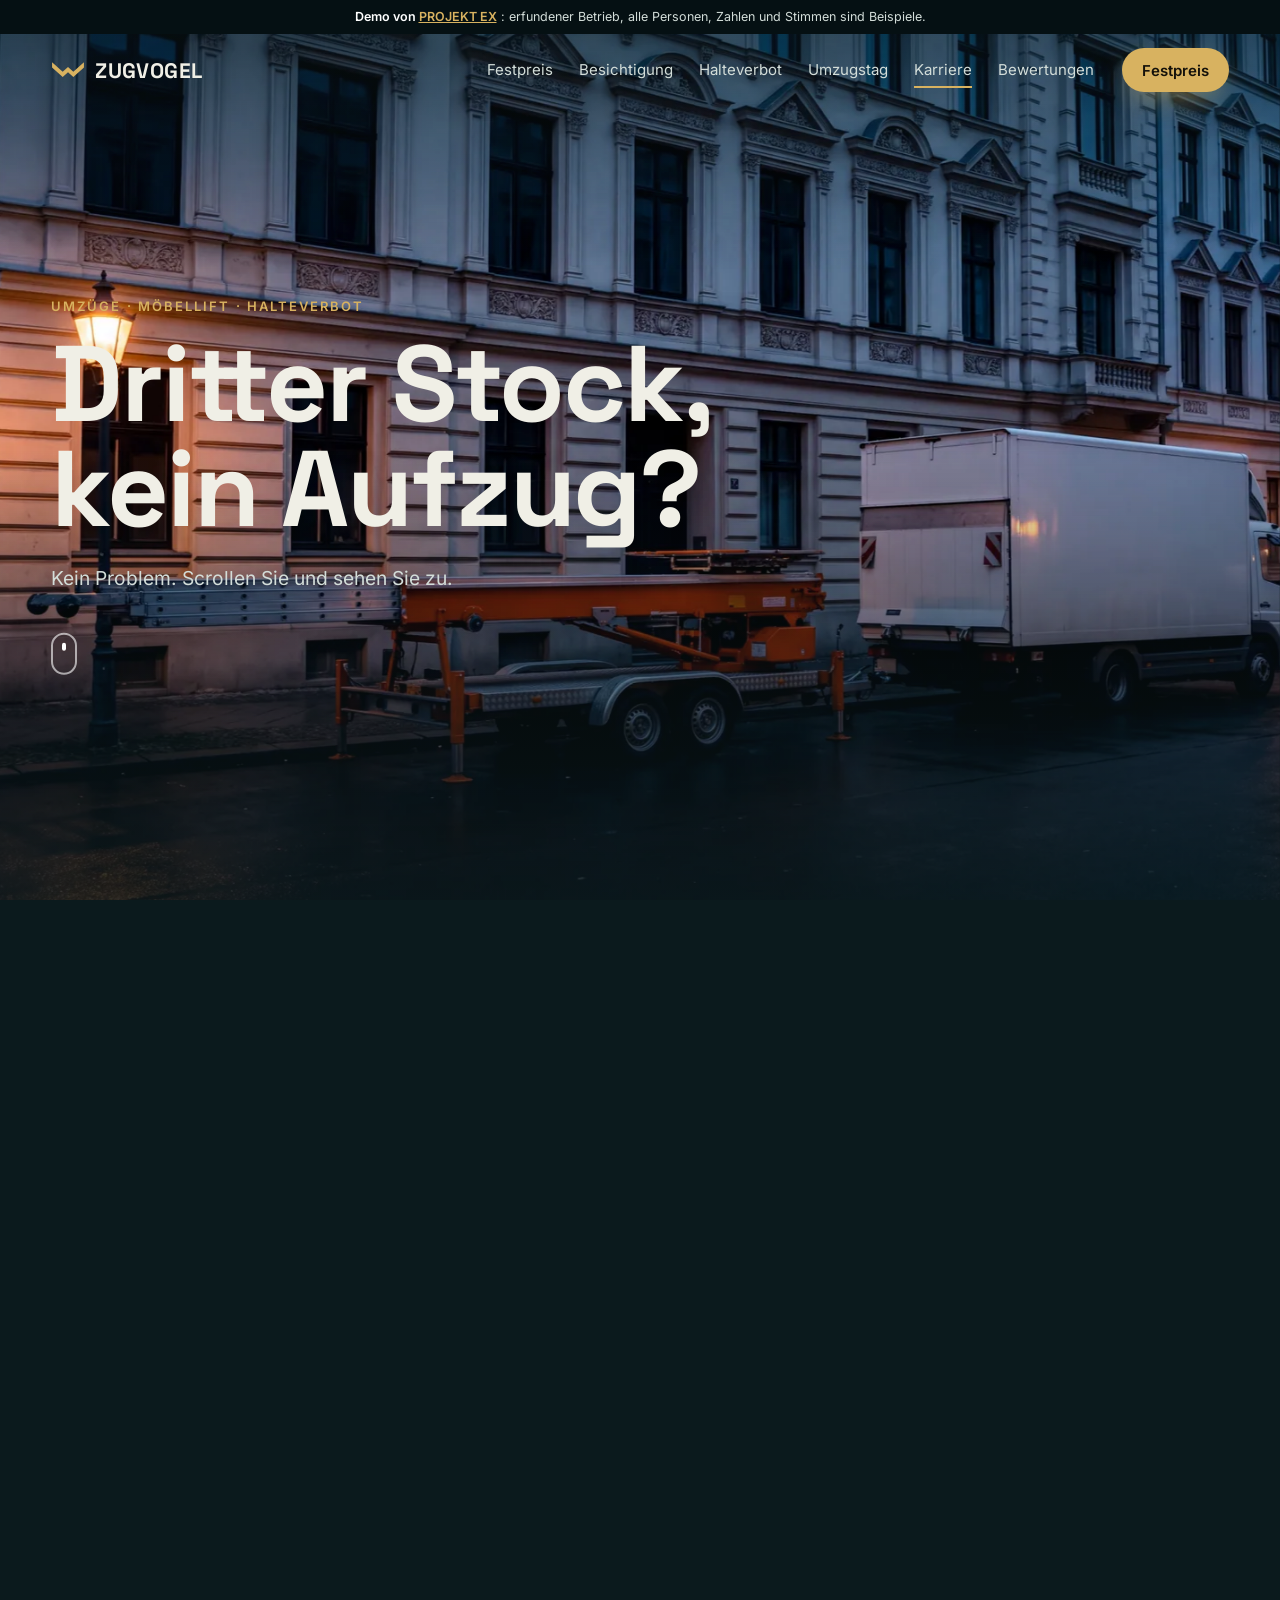
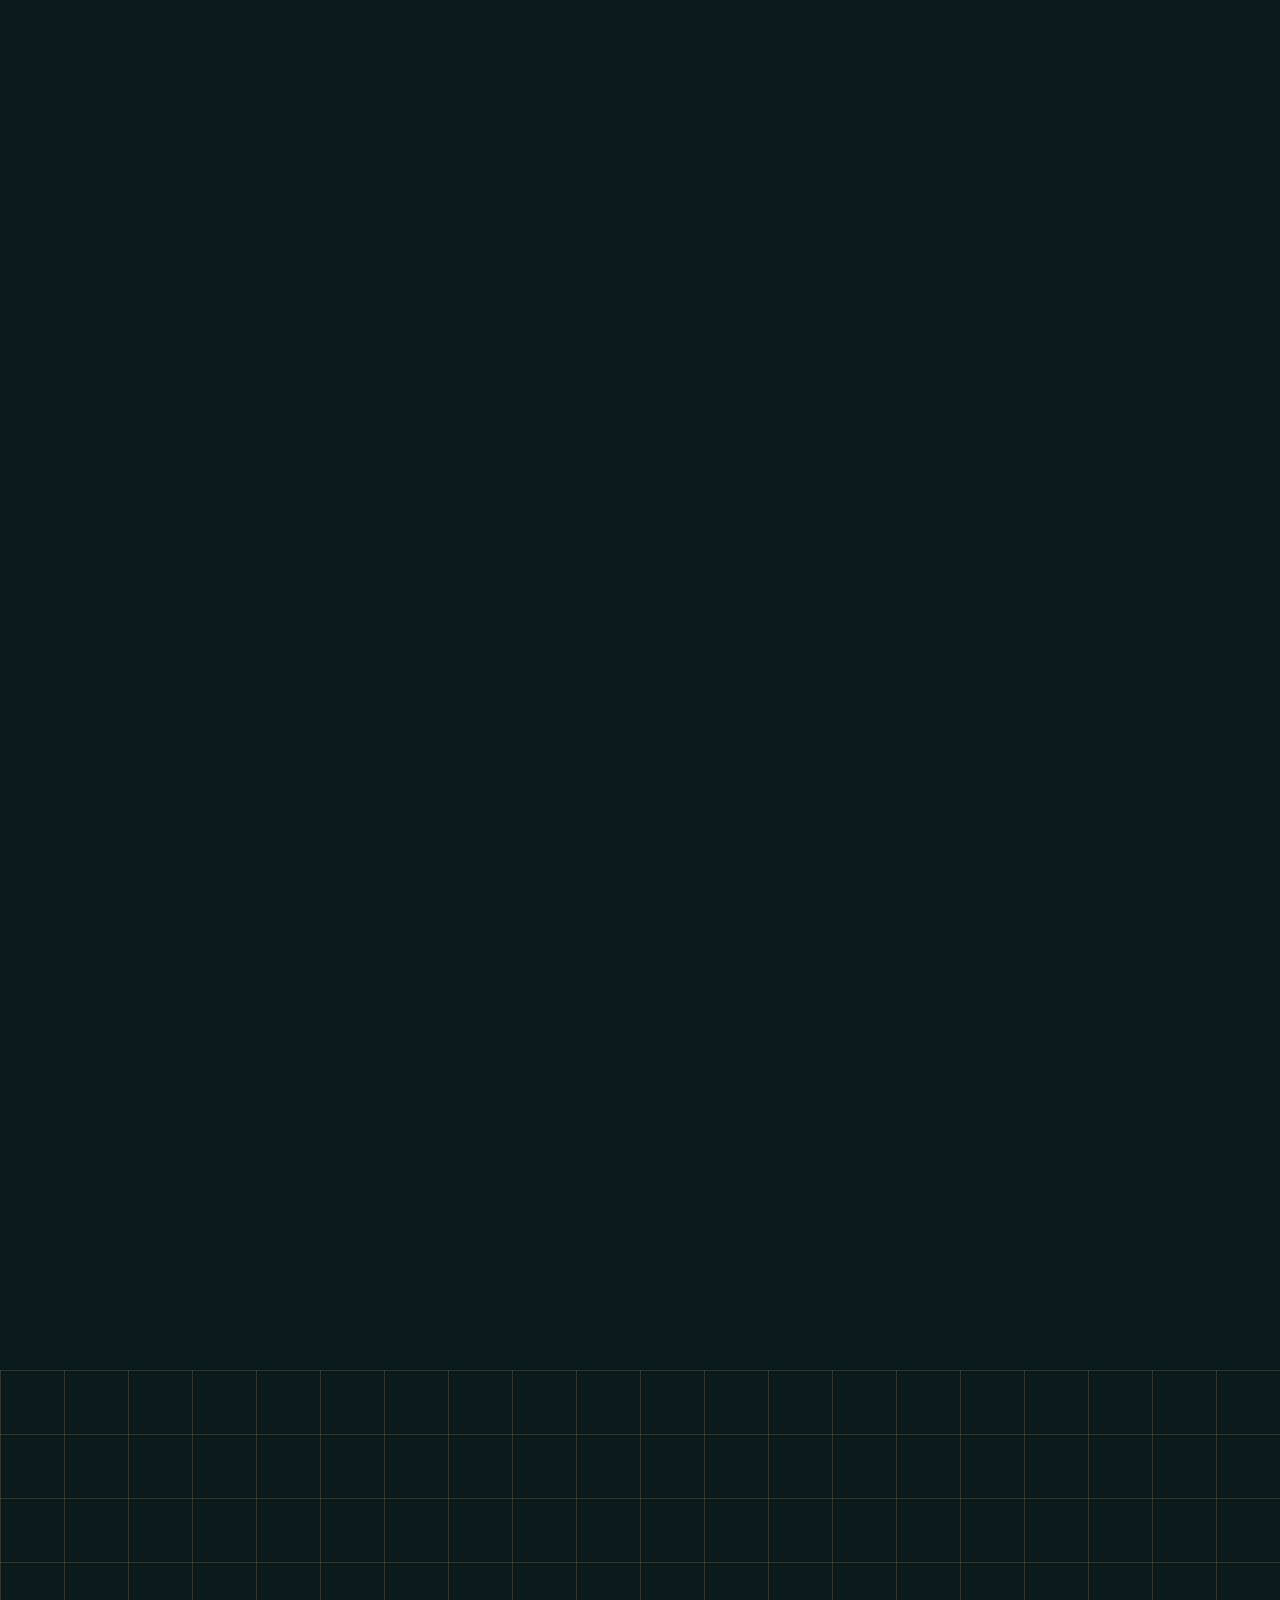
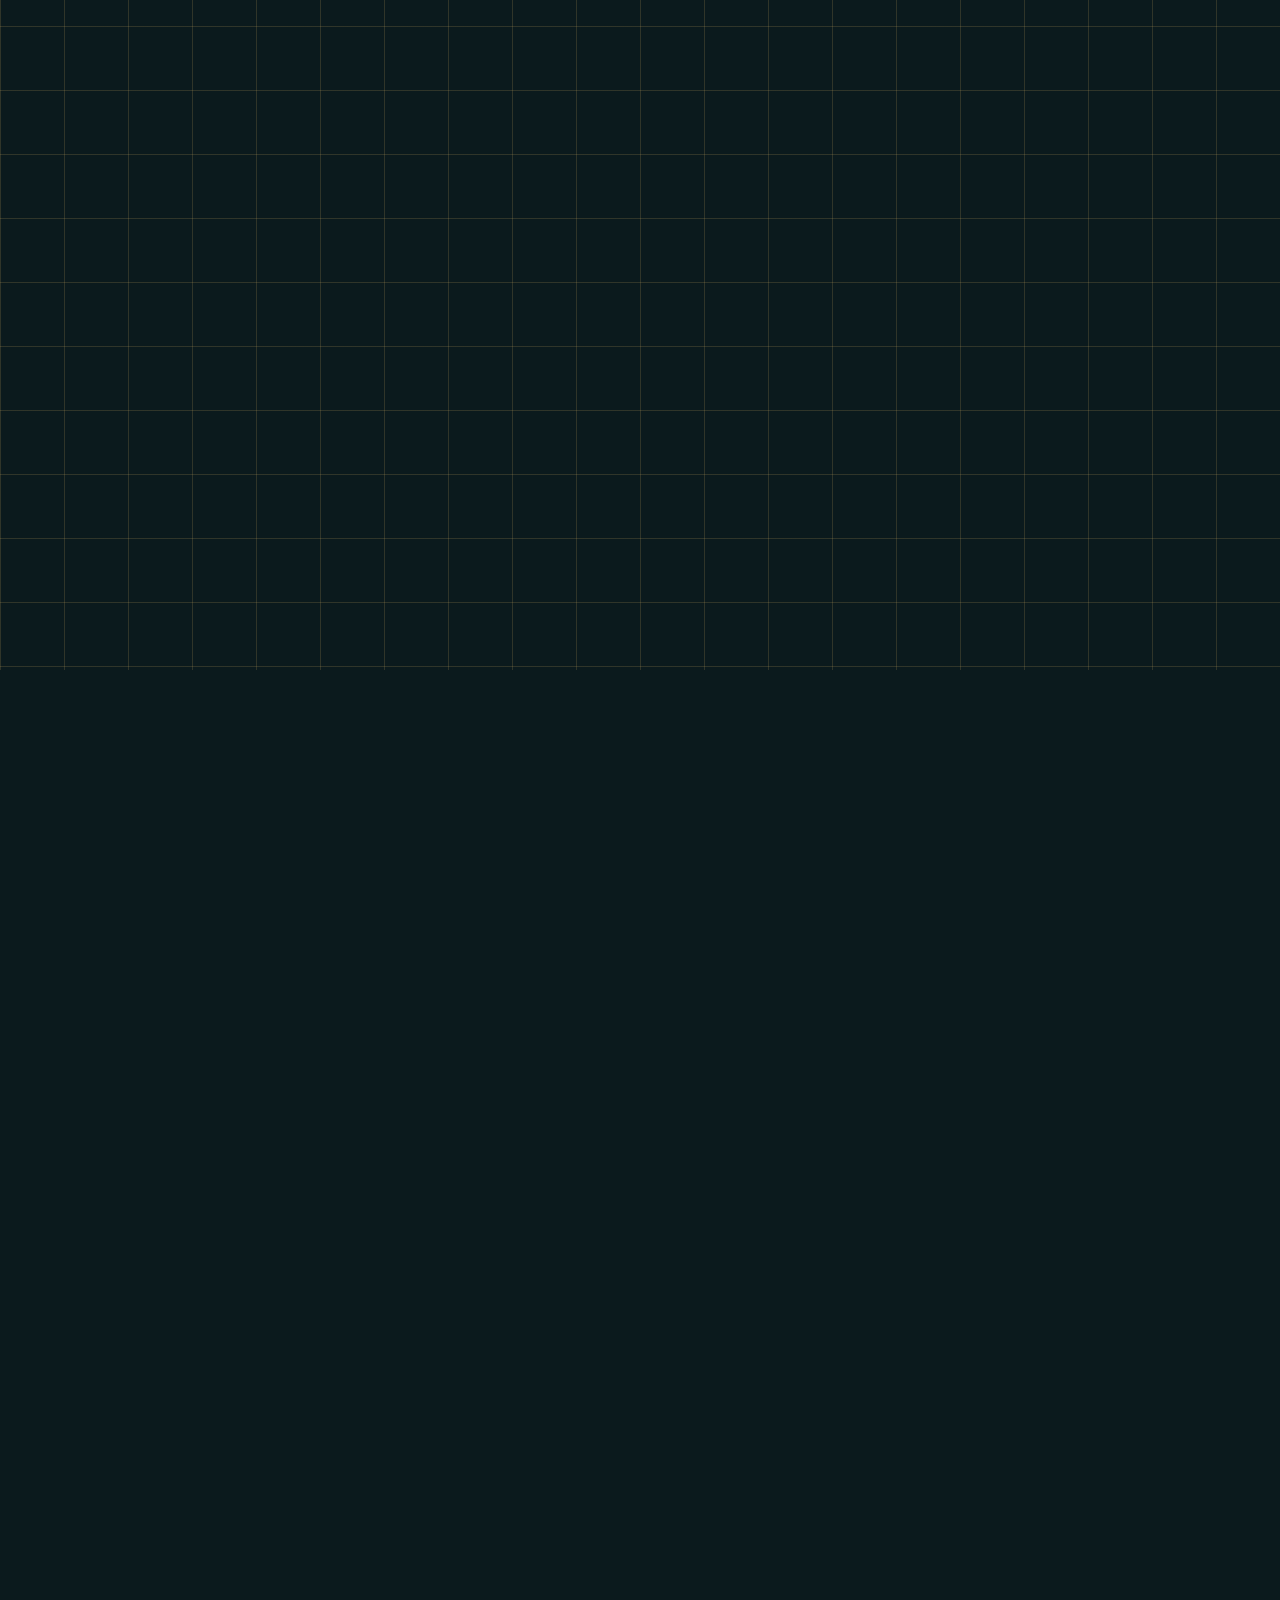
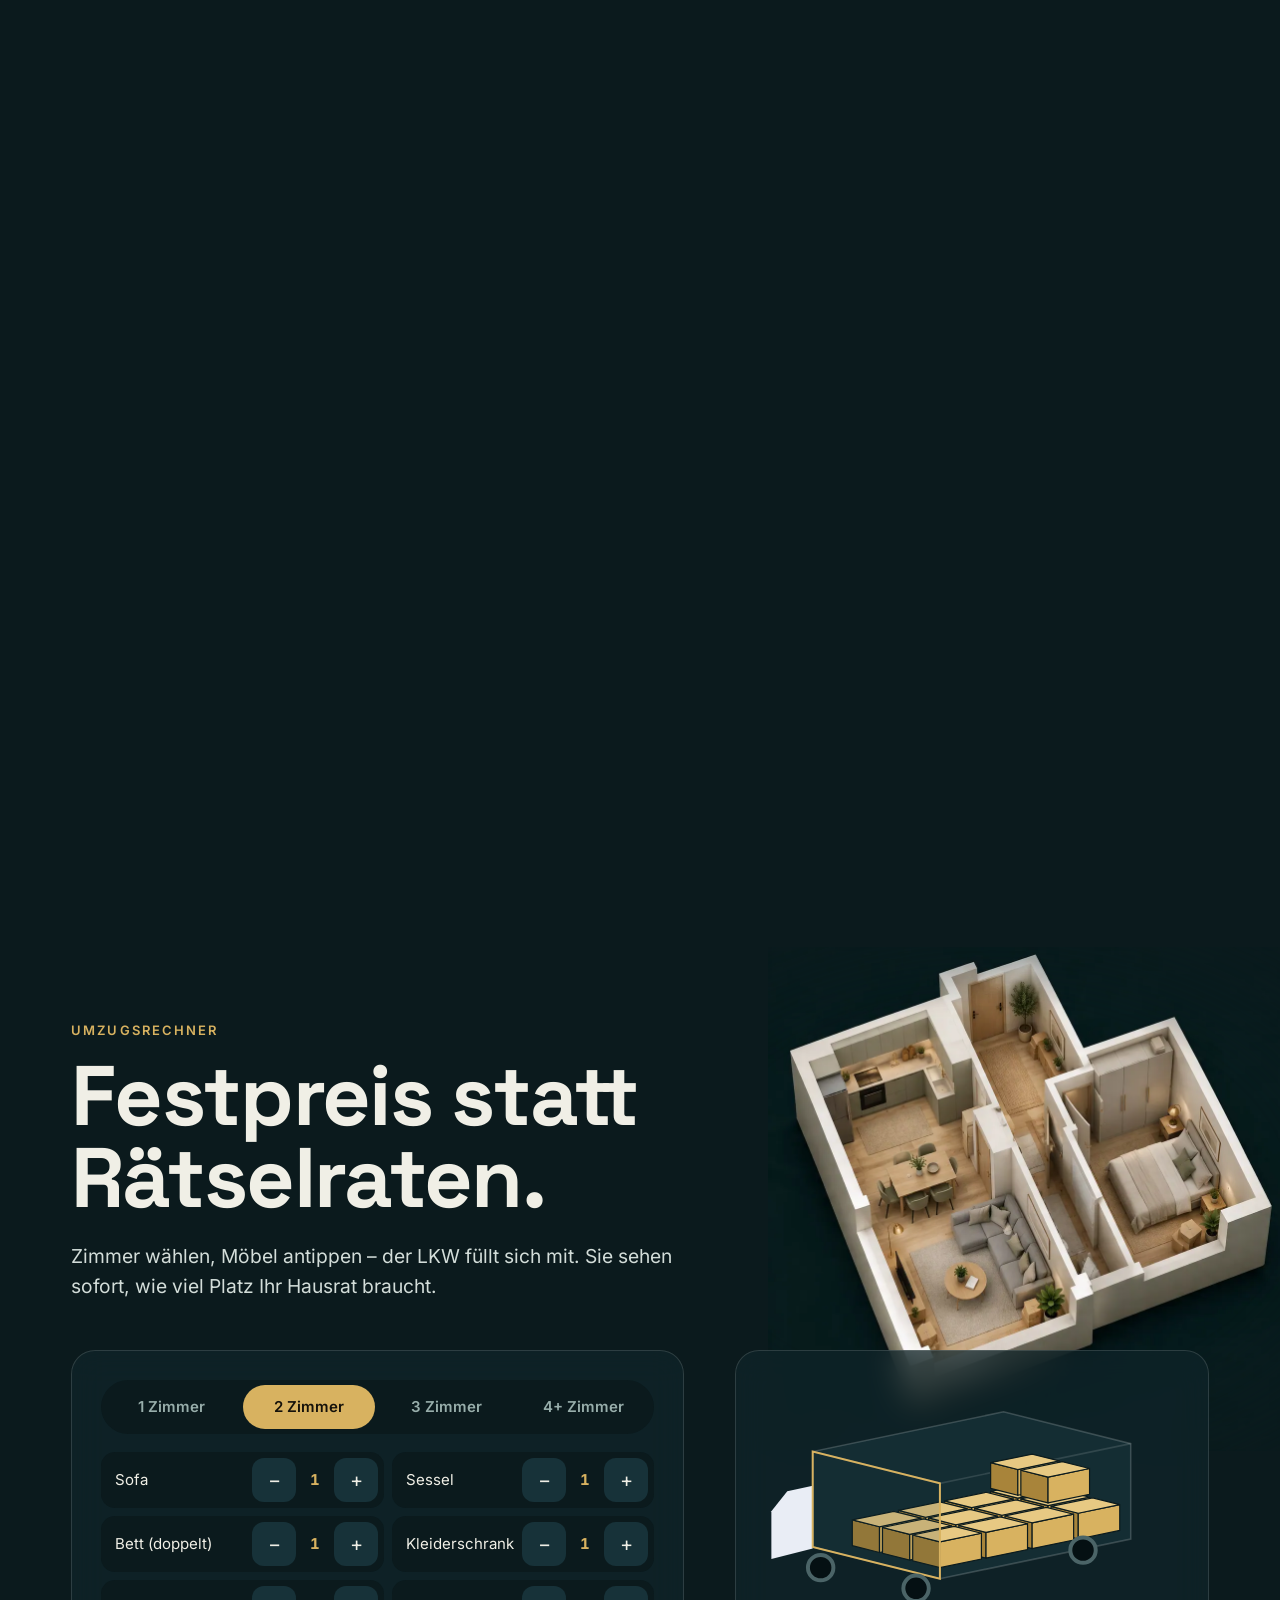
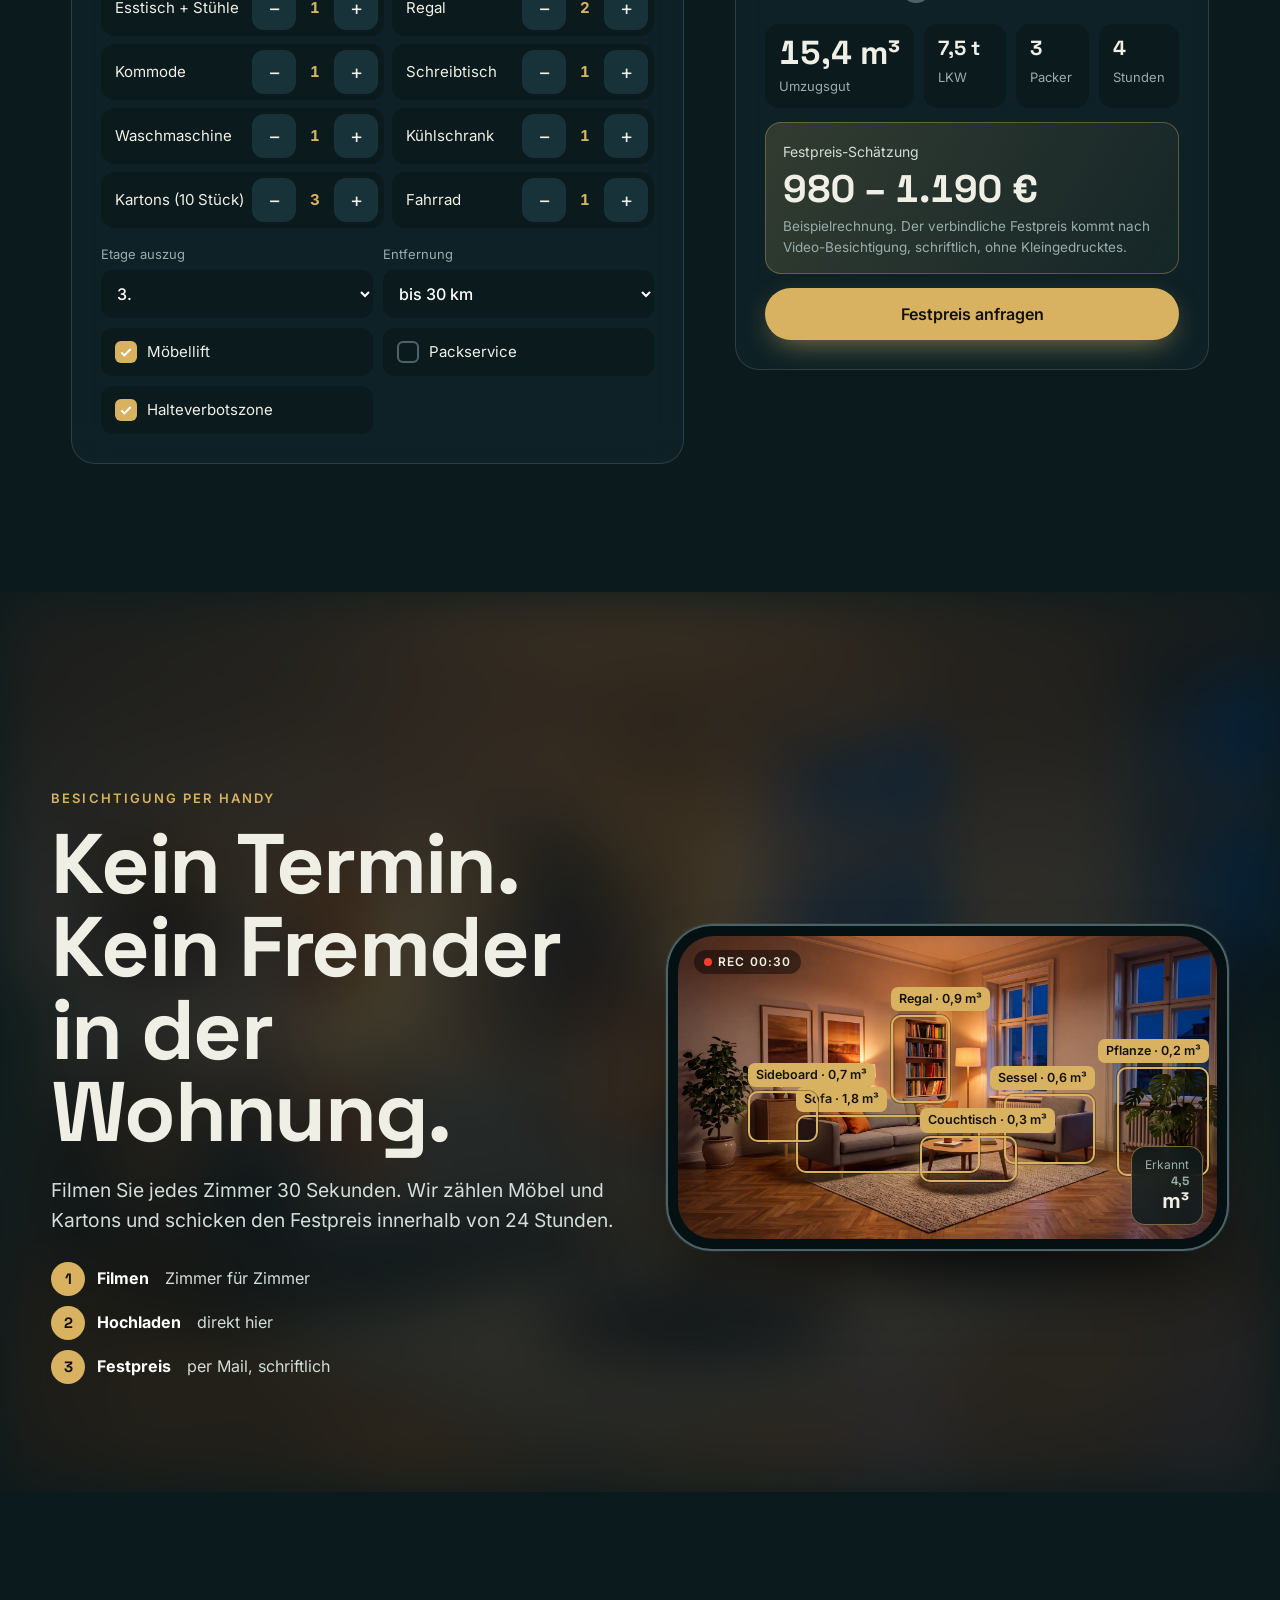
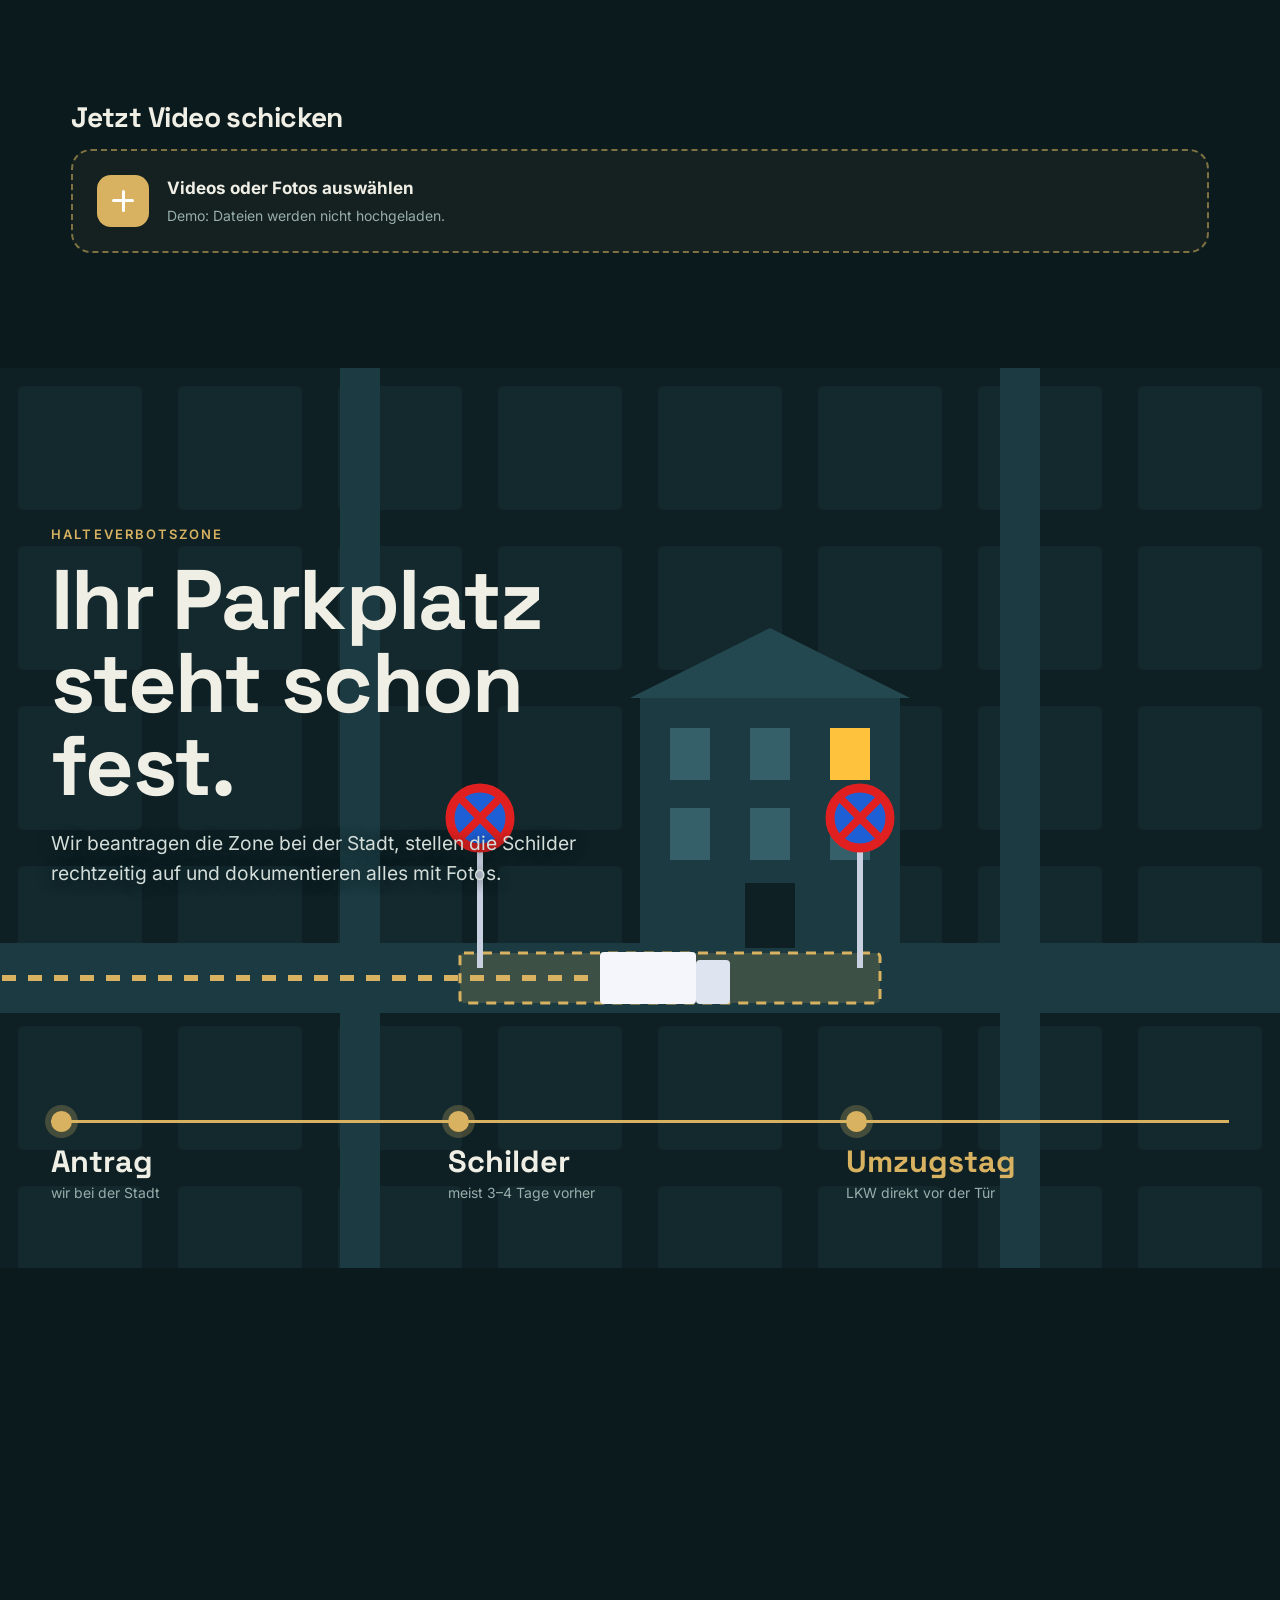
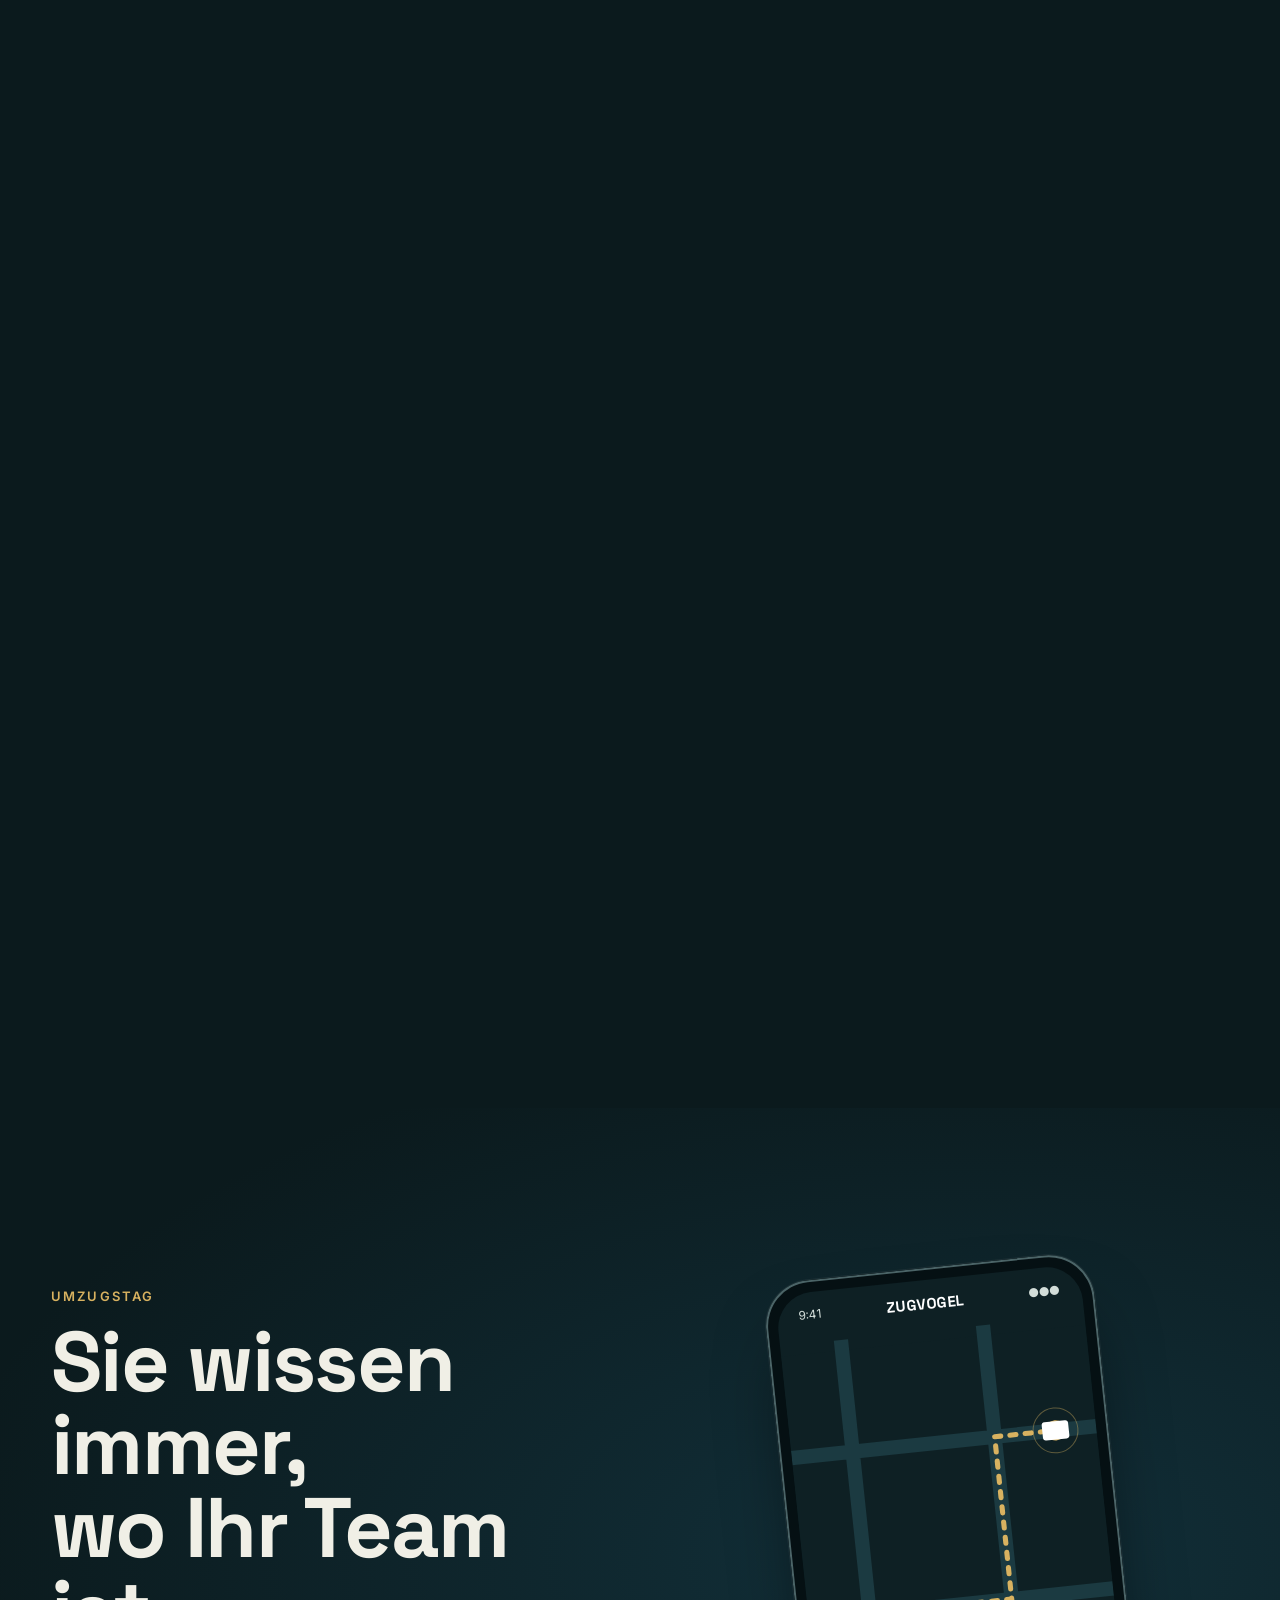
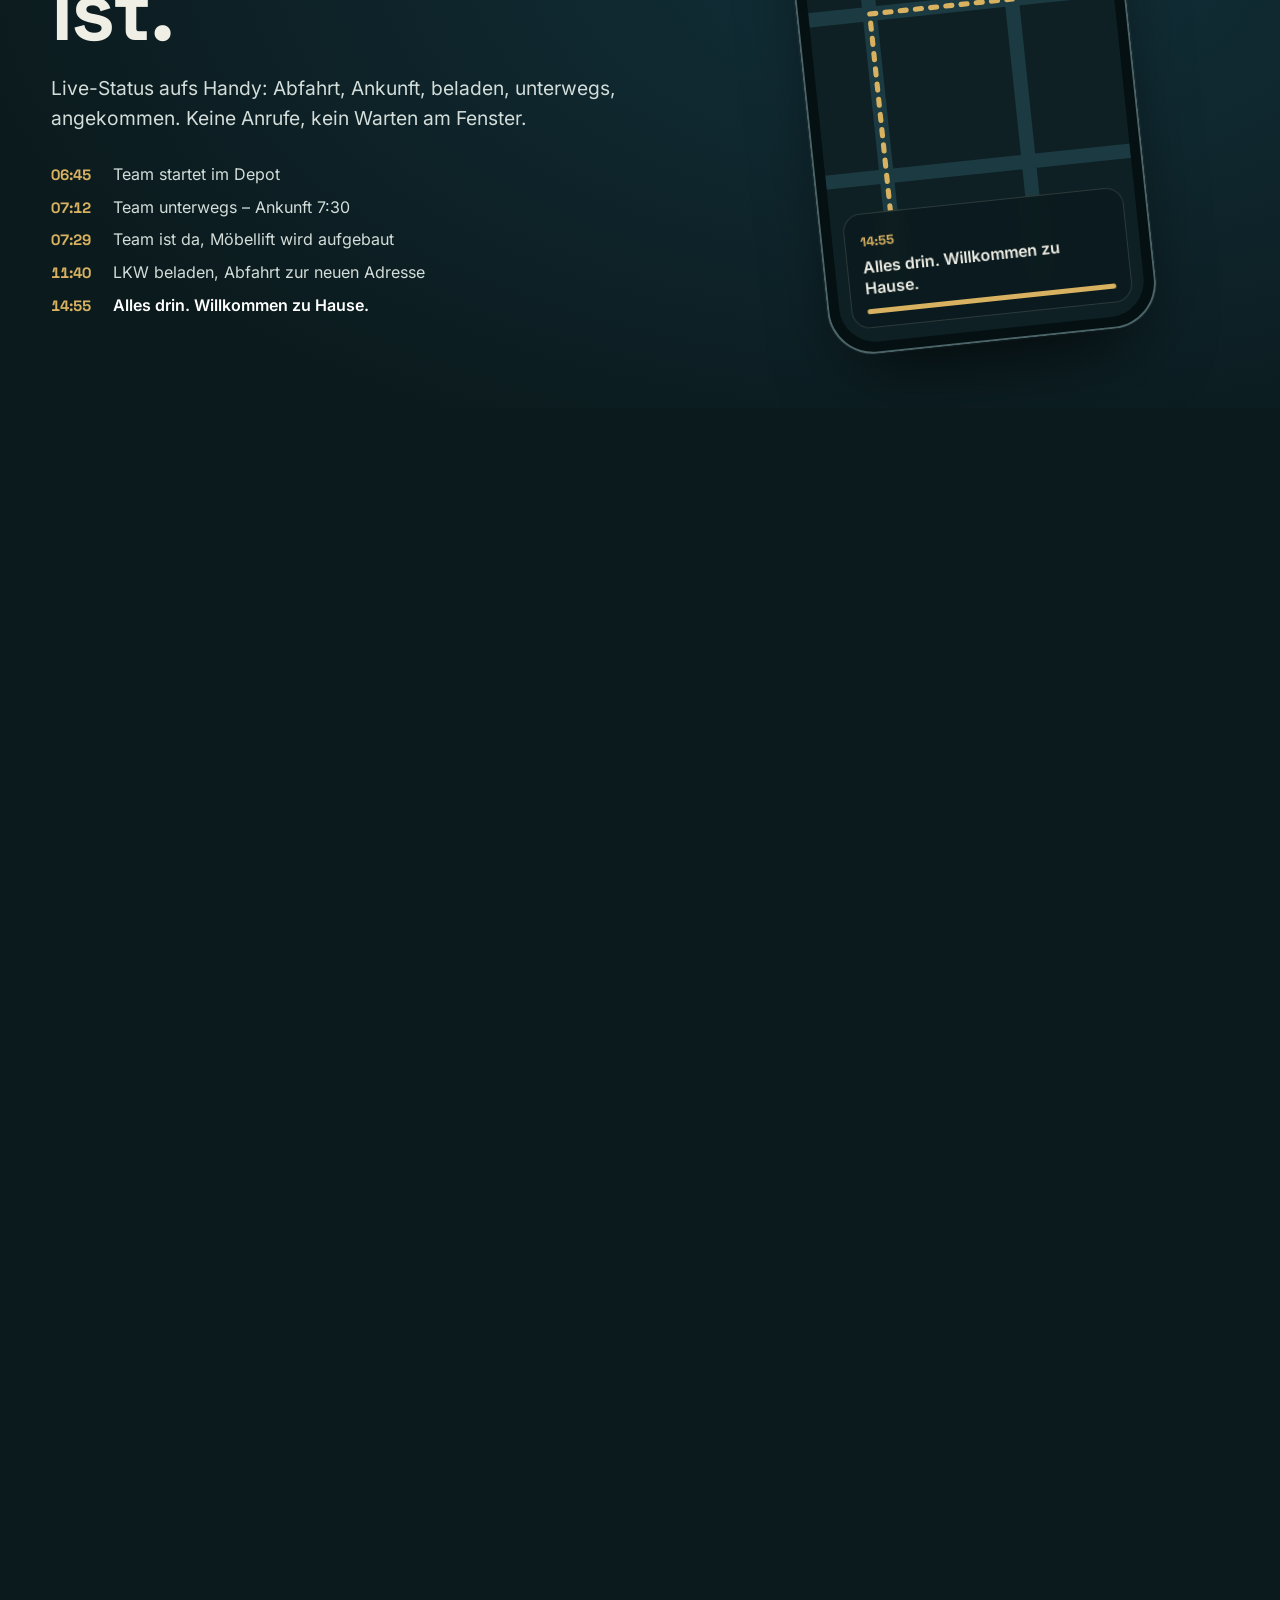
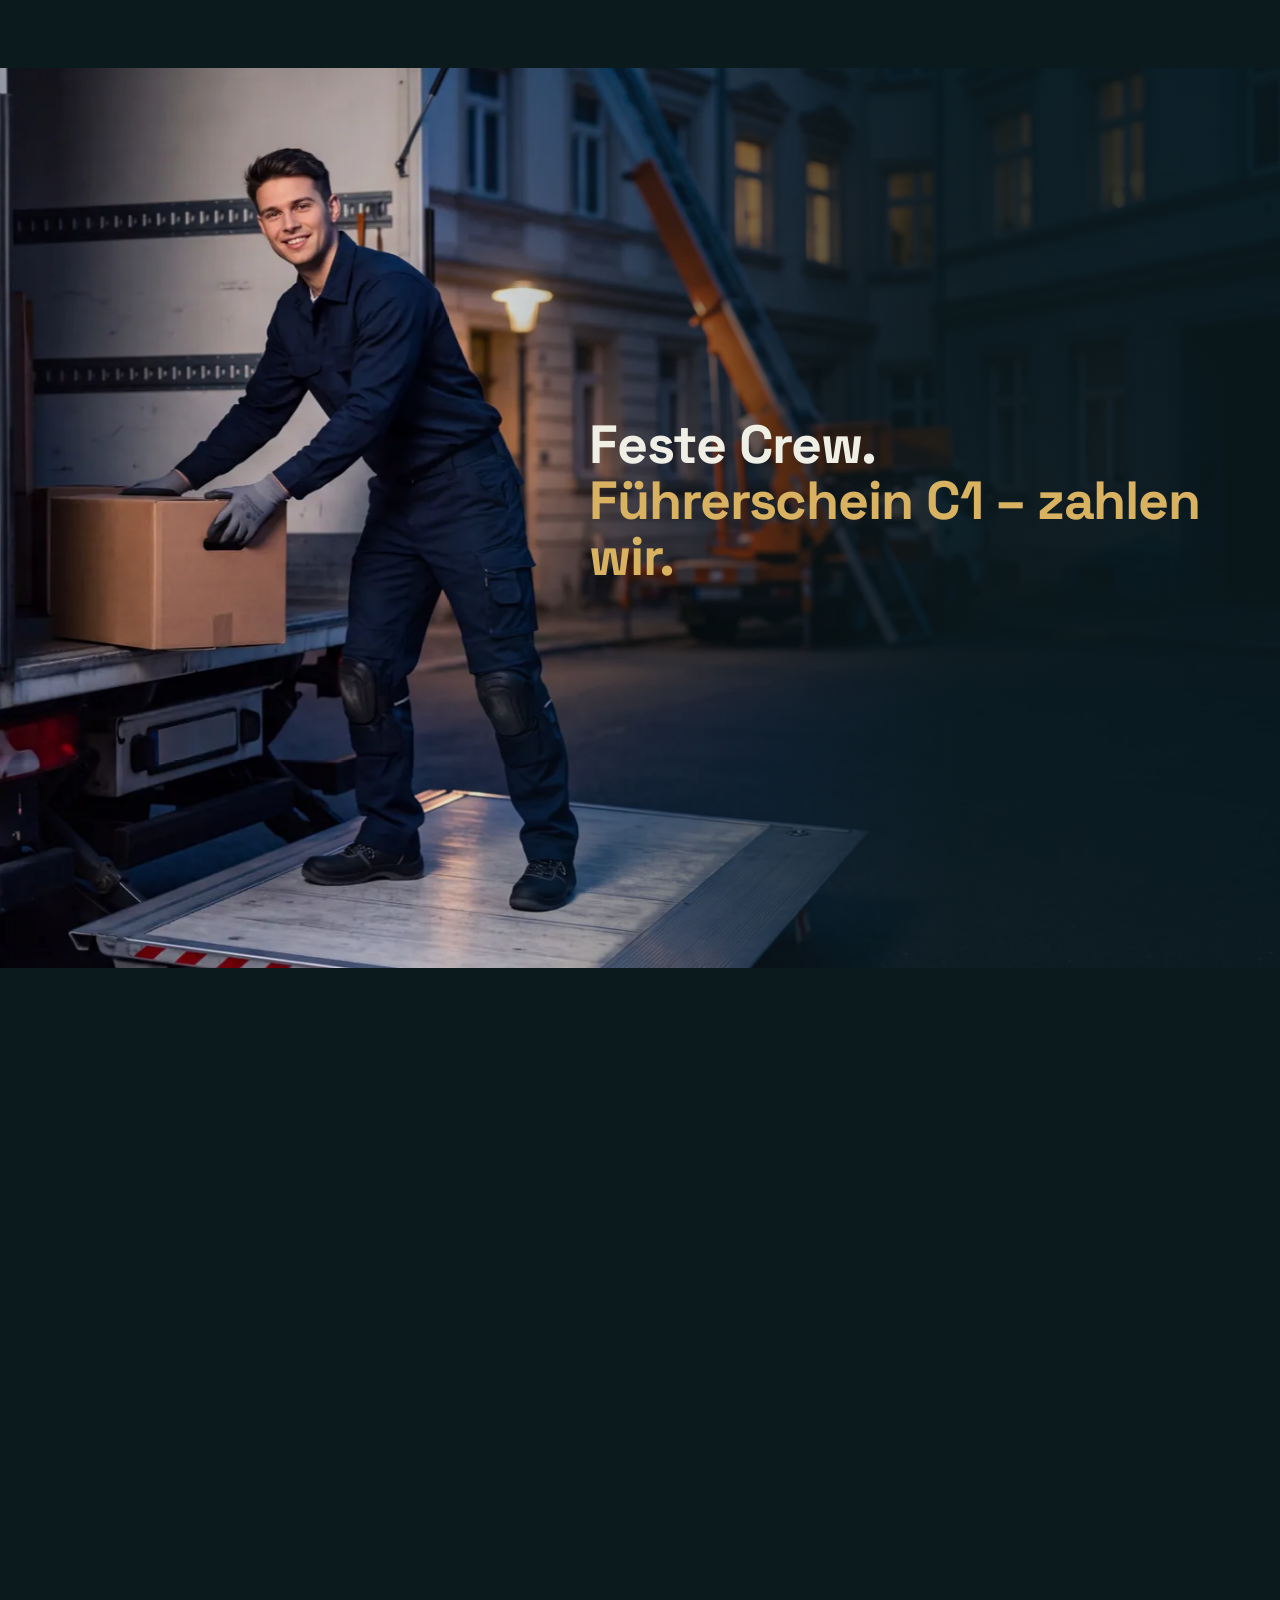
==== commit 5107891a: "Bild F (isometrische Wohnung) im Umzugsrechner wie im Storyboard, Anzeige ohne Umbruch Co-Authored-B" ====
--- a/site/index.html
+++ b/site/index.html
@@ -72,7 +72,7 @@
 
 <!-- 3 MOTION: Umzugsrechner -->
 <section class="calc" id="rechner">
-  <!-- calc-bg (zv-f) folgt, sobald das Bild da ist -->
+  <div class="calc-bg" aria-hidden="true"><img src="assets/img/zv-f.webp" srcset="assets/img/zv-f-m.webp 1800w, assets/img/zv-f.webp 2560w" sizes="100vw" alt="" loading="lazy"></div>
   <div class="wrap">
     <p class="kicker">Umzugsrechner</p>
     <h2>Festpreis statt<br>Rätselraten.</h2>
--- a/site/assets/css/style.css
+++ b/site/assets/css/style.css
@@ -104,9 +104,9 @@
 
 /* Rechner */
 .calc{position:relative;padding:clamp(90px,12vw,160px) 0 clamp(80px,10vw,140px);overflow:hidden;background:var(--bg)}
-.calc-bg{position:absolute;inset:0;opacity:.28;pointer-events:none}
-.calc-bg img{width:100%;height:100%;object-fit:cover;object-position:0% 50%}
-.calc-bg::after{content:"";position:absolute;inset:0;background:linear-gradient(90deg,rgb(var(--bg-rgb) / .3),var(--bg) 70%),linear-gradient(0deg,var(--bg),transparent 30%,transparent 70%,var(--bg))}
+.calc-bg{position:absolute;top:clamp(40px,6vw,90px);right:-30%;width:70%;aspect-ratio:16/9;pointer-events:none;
+  -webkit-mask-image:radial-gradient(60% 70% at 25% 50%,#000 55%,transparent 100%);mask-image:radial-gradient(60% 70% at 25% 50%,#000 55%,transparent 100%)}
+.calc-bg img{width:100%;height:100%;object-fit:cover}
 .calc .wrap{position:relative}
 .calc-grid{display:grid;grid-template-columns:1.05fr 1fr;gap:clamp(24px,4vw,56px);margin-top:48px;align-items:start}
 .calc-in,.calc-out{background:rgb(var(--bg2-rgb) / .72);backdrop-filter:blur(16px);-webkit-backdrop-filter:blur(16px);border-radius:24px;padding:clamp(18px,2.4vw,30px);box-shadow:inset 0 0 0 1px var(--line)}
@@ -140,12 +140,13 @@
 .box-f{fill:var(--or);stroke:var(--bg);stroke-width:1.5}
 .box-t{fill:var(--or2);stroke:var(--bg);stroke-width:1.5}
 .box-s{fill:var(--or3);stroke:var(--bg);stroke-width:1.5}
-.readout{display:grid;grid-template-columns:1.3fr 1fr 1fr 1fr;gap:10px;margin-top:6px}
+.readout{display:grid;grid-template-columns:1.6fr 1fr .9fr .9fr;gap:10px;margin-top:6px}
+.readout .big,.readout .mid{white-space:nowrap}
 .readout div{background:var(--bg);border-radius:14px;padding:12px 14px}
 .readout small{display:block;color:var(--muted);font-size:13px;margin-top:4px}
-.readout .big{font:700 clamp(30px,3.4vw,44px)/1 var(--g)}
+.readout .big{font:700 clamp(26px,2.6vw,40px)/1 var(--g)}
 .readout .big b{font-variant-numeric:tabular-nums}
-.readout .mid{font:700 clamp(20px,2vw,26px)/1.2 var(--g)}
+.readout .mid{font:700 clamp(18px,1.6vw,24px)/1.2 var(--g)}
 .price{margin:14px 0;padding:16px 18px;border-radius:16px;background:linear-gradient(120deg,rgb(var(--or-rgb) / .18),rgb(var(--or-rgb) / .04));box-shadow:inset 0 0 0 1px rgb(var(--or-rgb) / .35)}
 .price p{font:700 clamp(28px,3vw,40px)/1.1 var(--g);margin:4px 0 6px;font-variant-numeric:tabular-nums}
 .price small{color:var(--ink2);font-size:14px}
@@ -317,6 +318,8 @@
   :root{--top:64px}
   body{font-size:16px}
   .calc-grid,.score{grid-template-columns:1fr}
+  .calc{padding-top:calc(var(--top) + var(--demo) + 10px)}
+  .calc-bg{position:relative;top:auto;right:auto;width:190%;margin:0 0 -8vw -12%}
   .readout{grid-template-columns:1fr 1fr}
   .b-side{left:var(--pad);right:var(--pad);max-width:none;bottom:9vh;padding:20px}
   .b-side.r{left:var(--pad)}
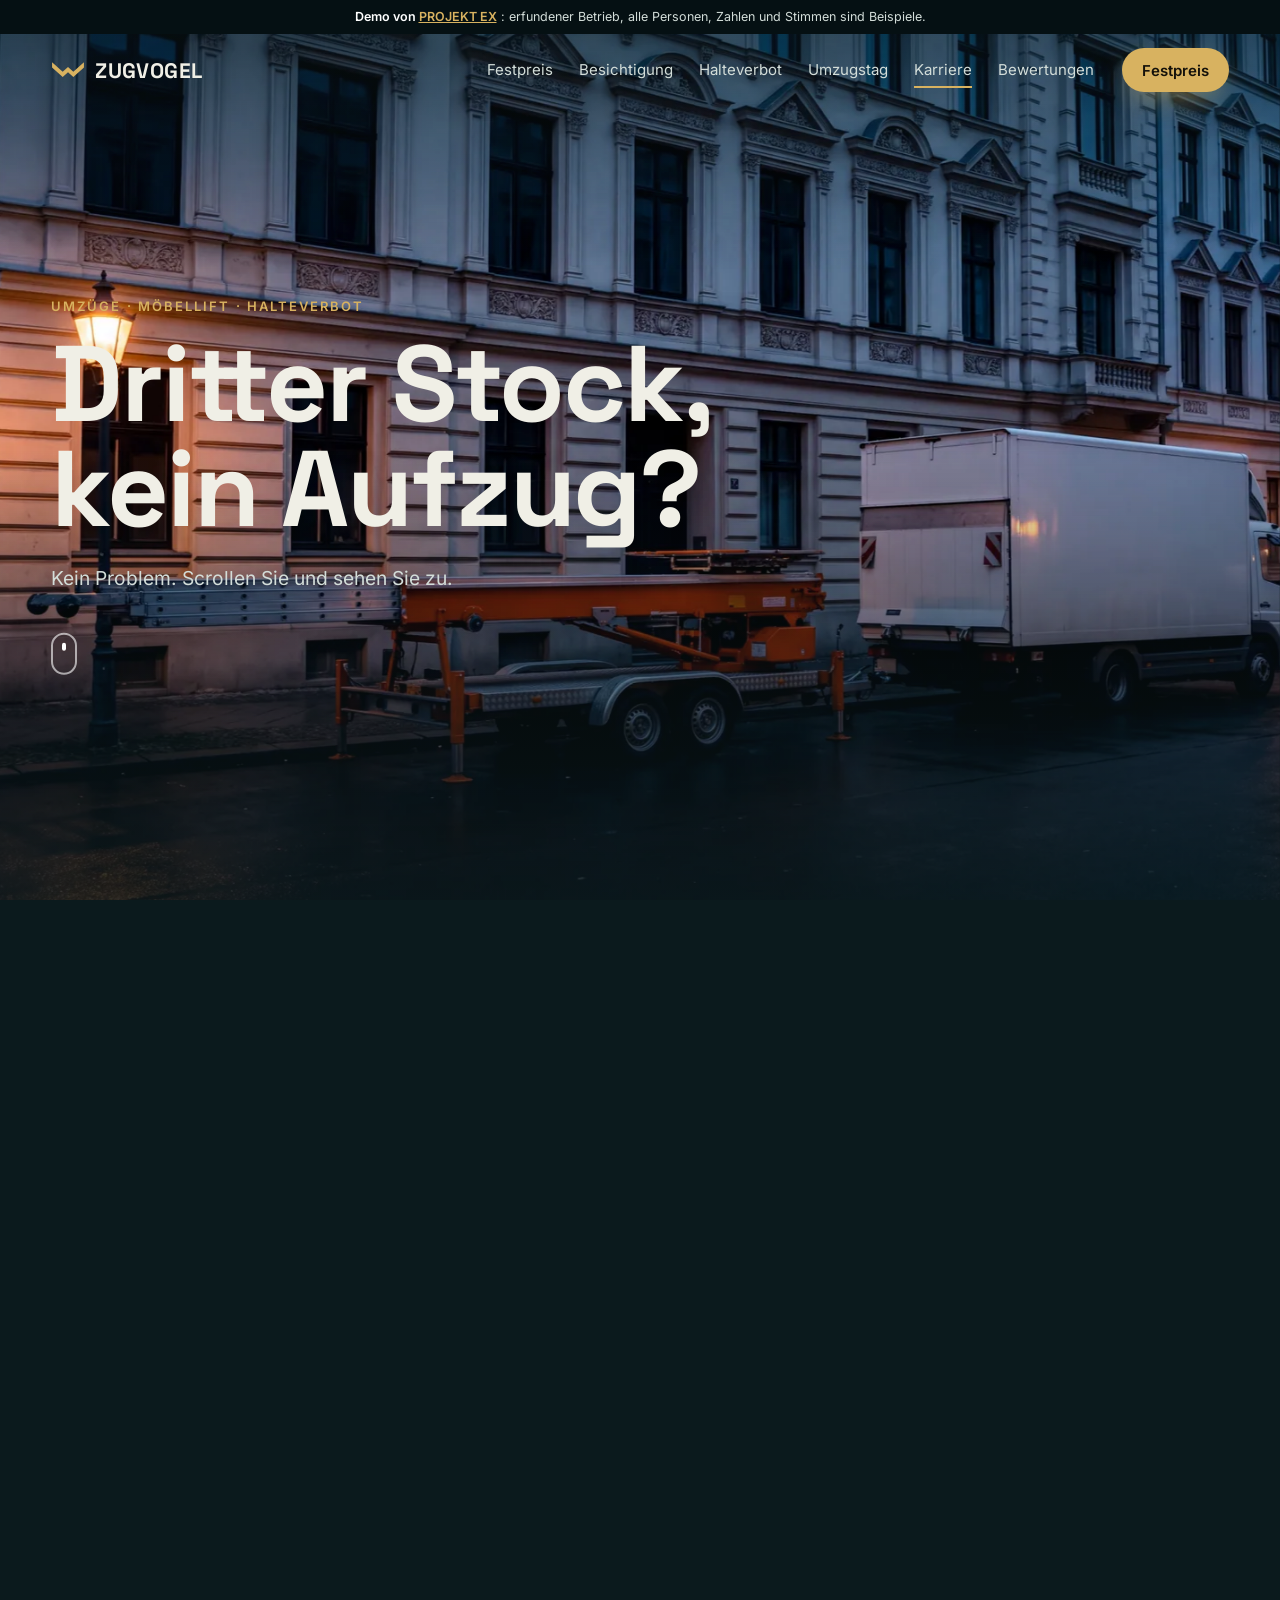
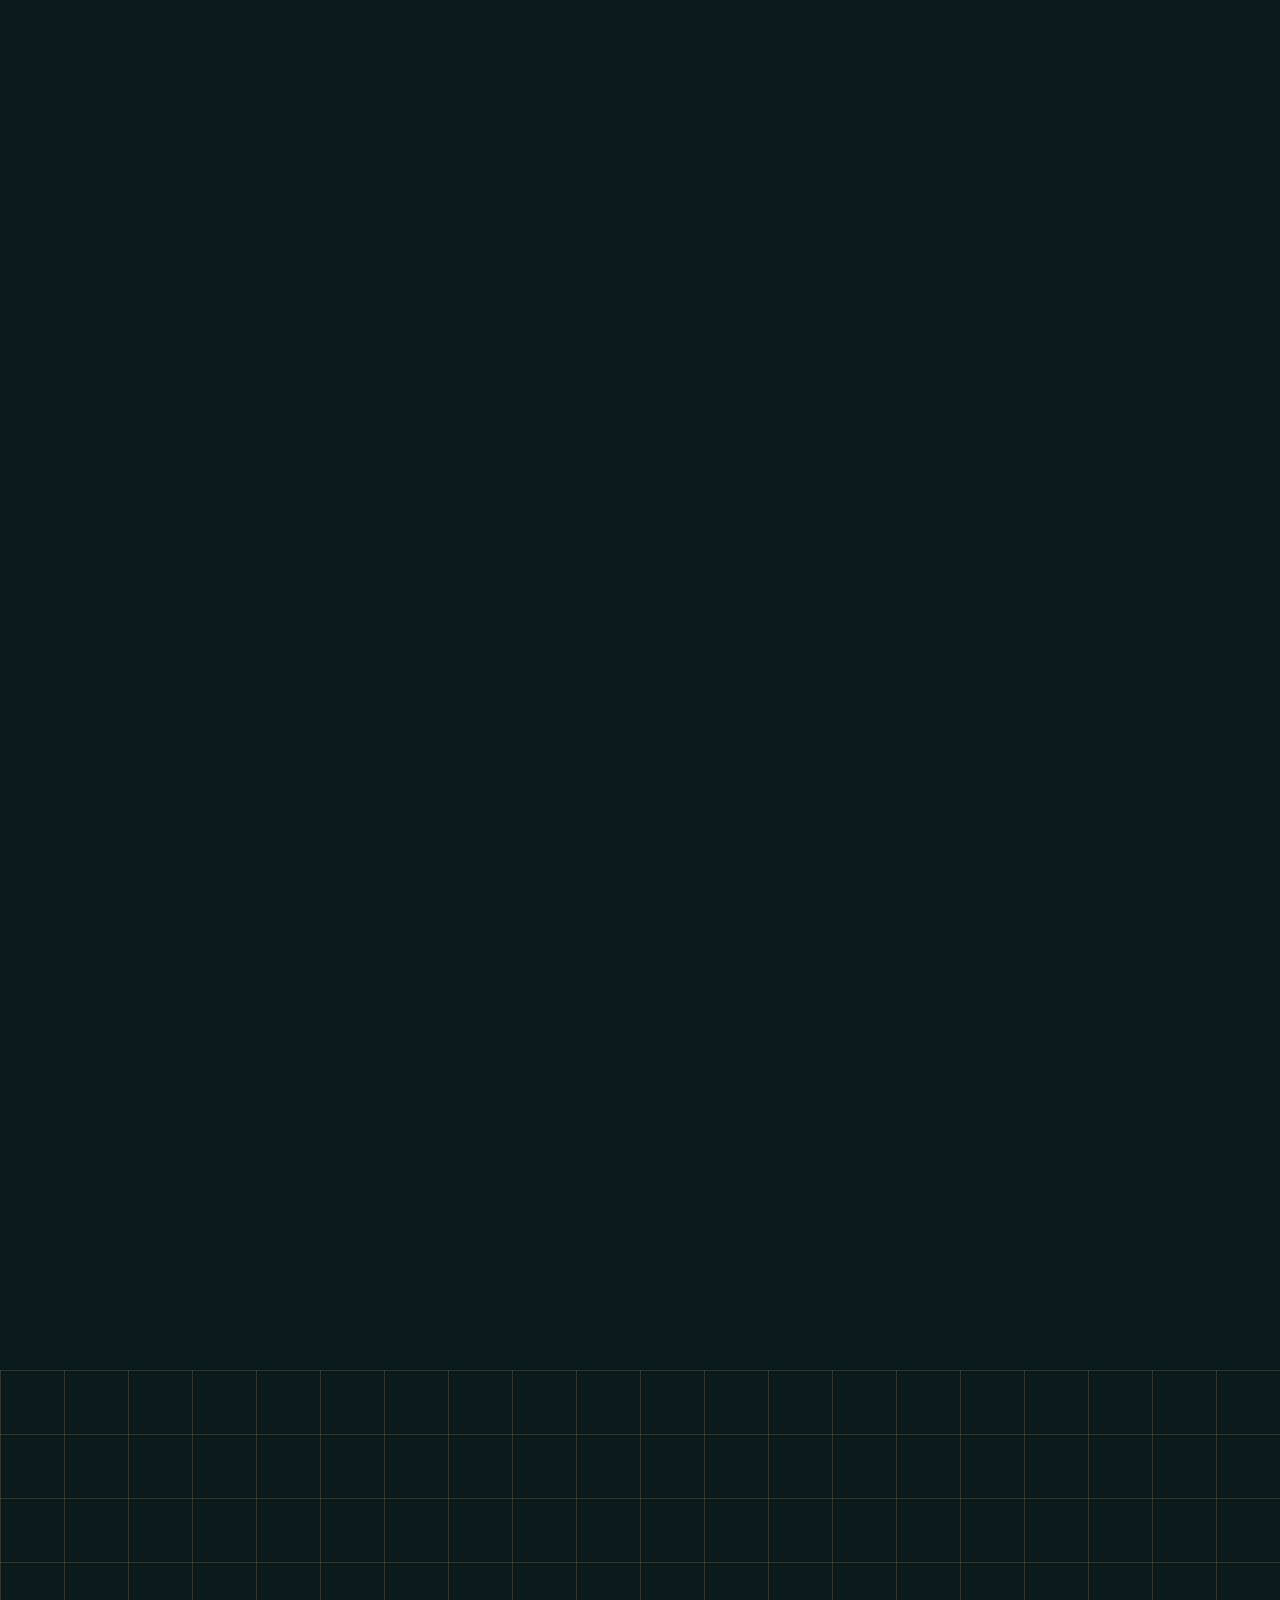
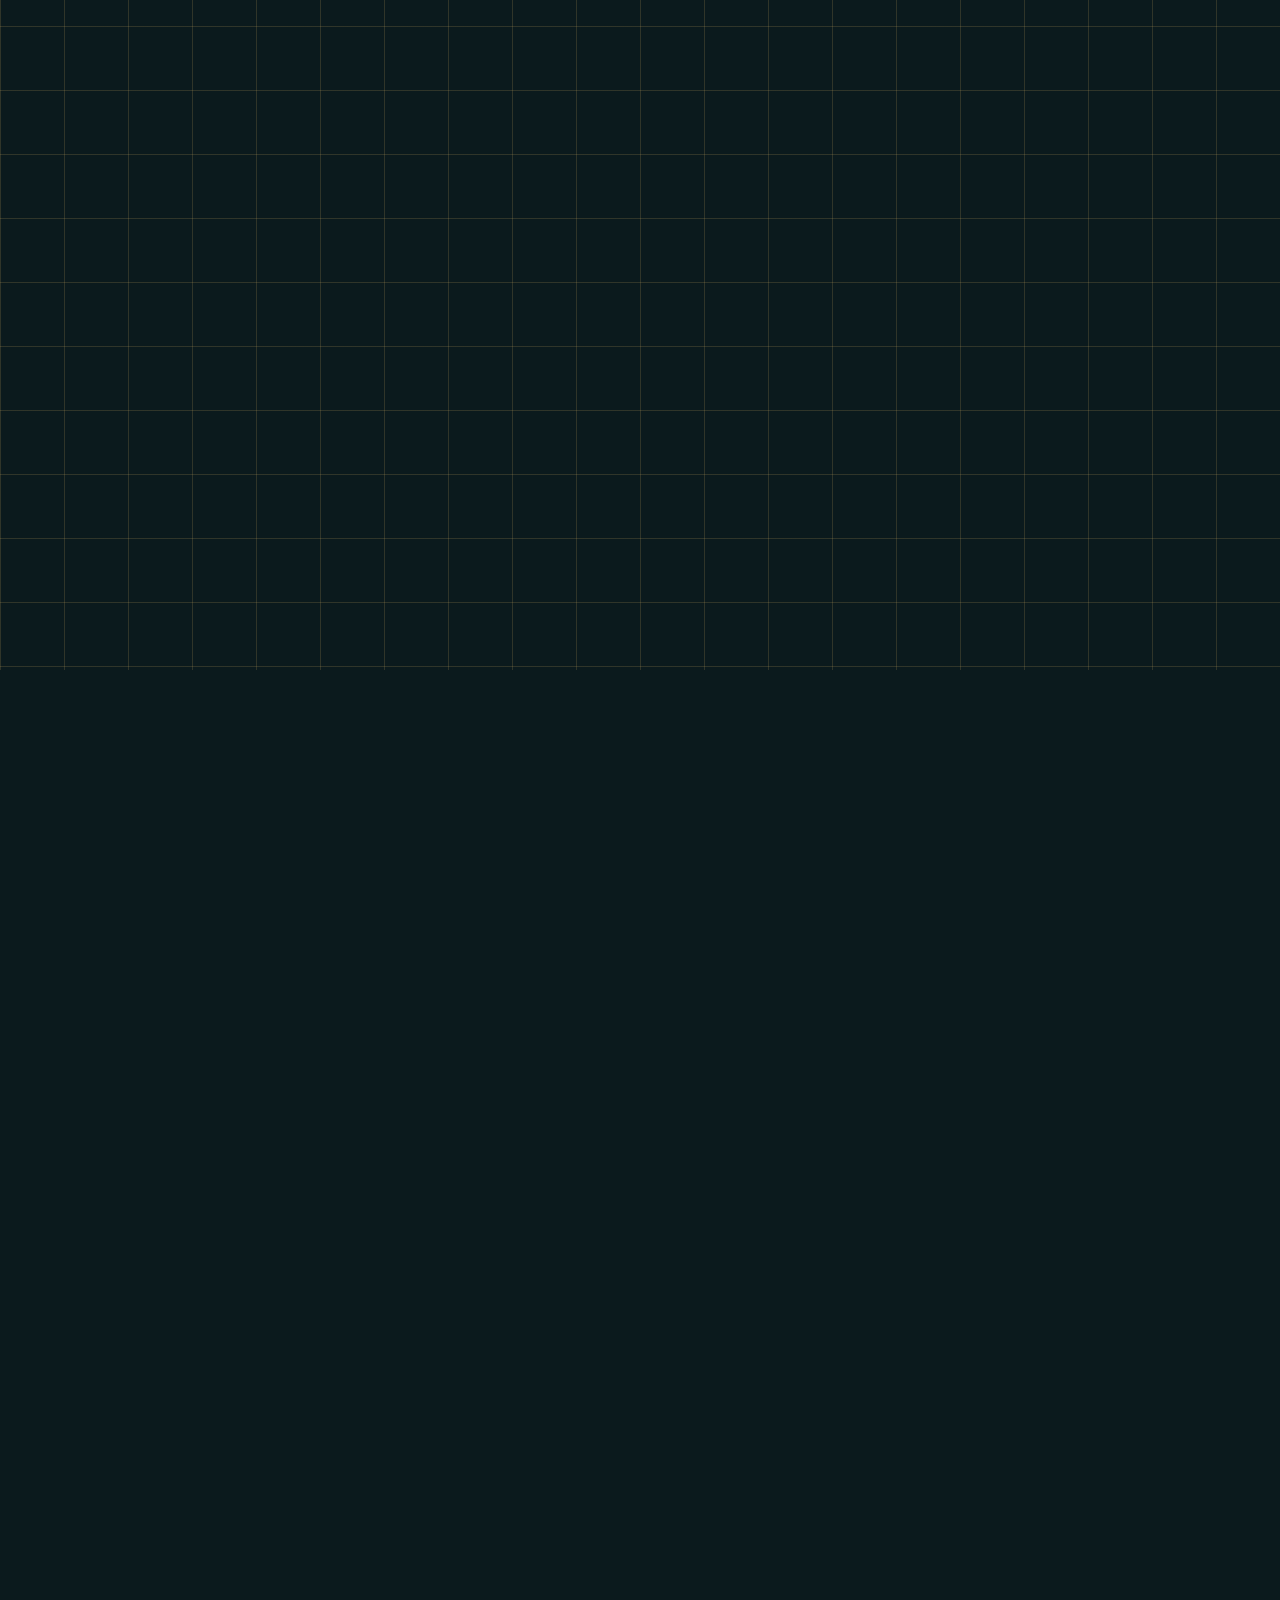
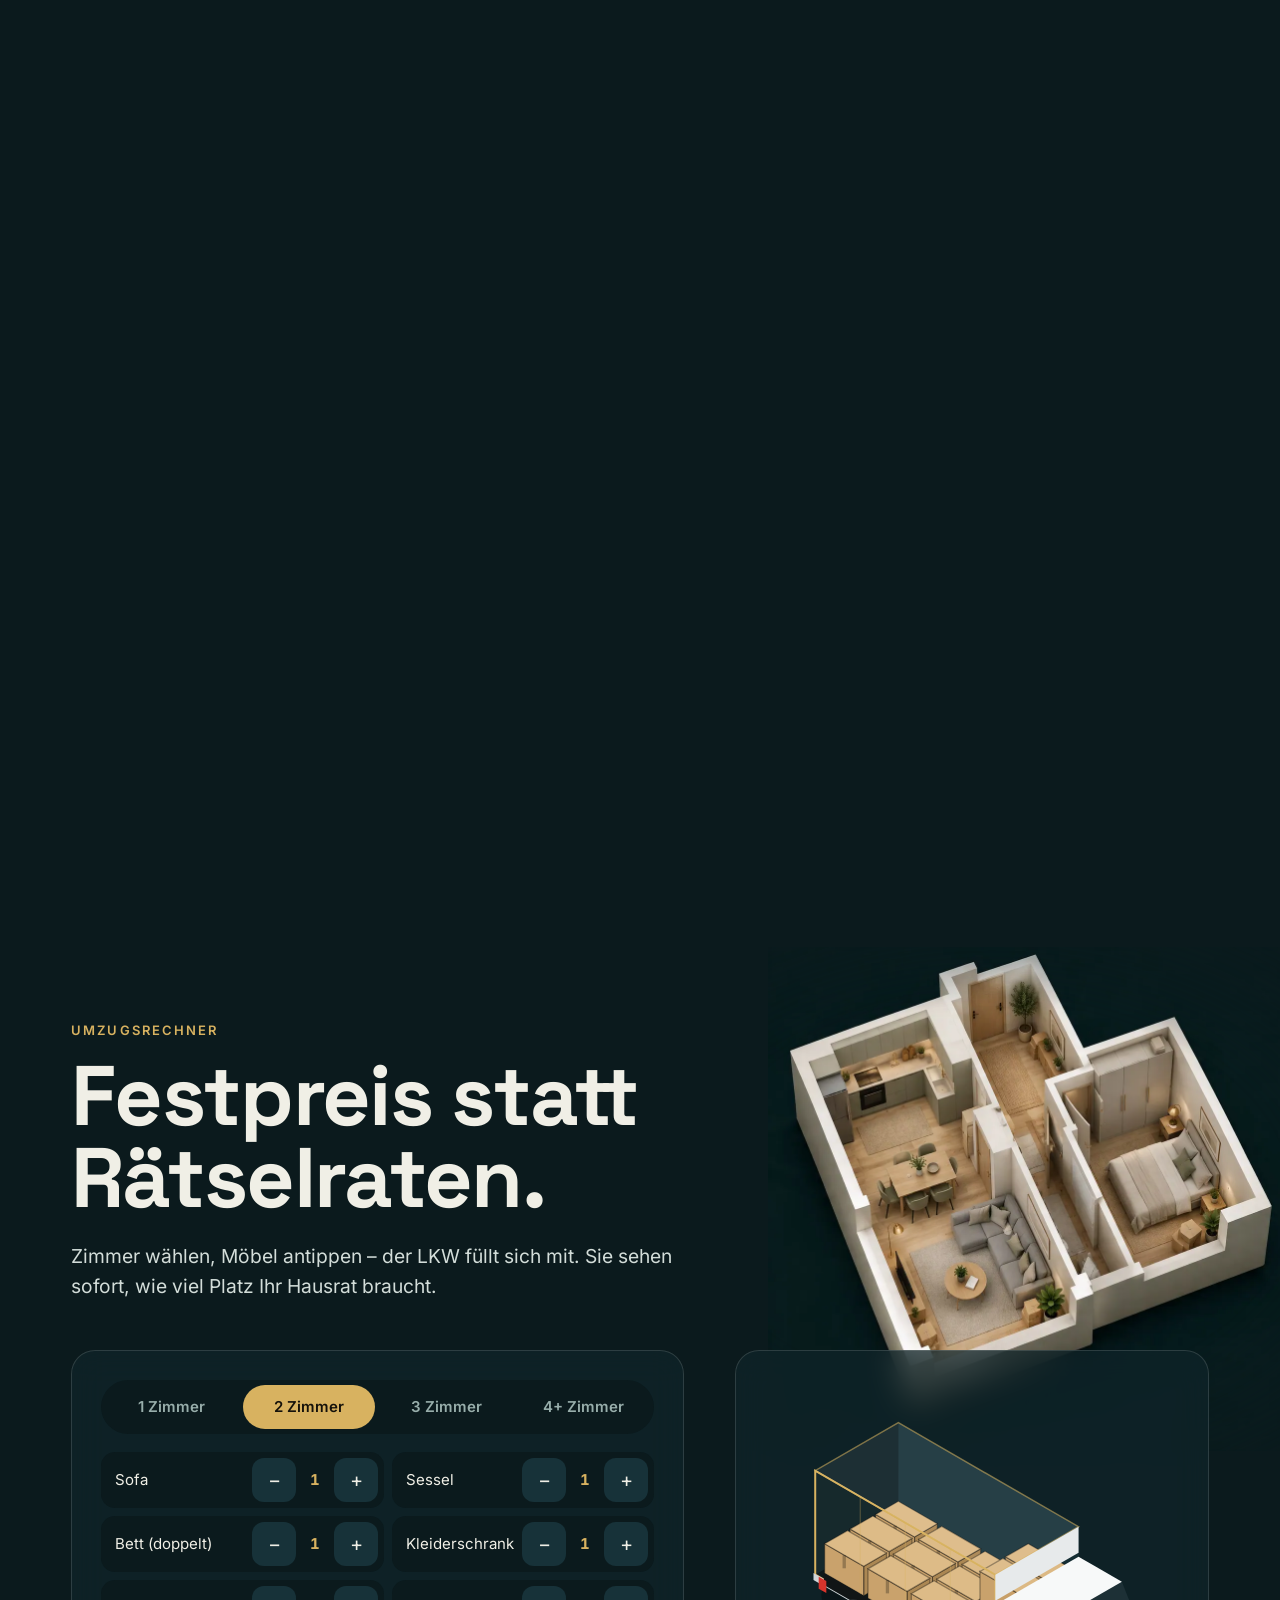
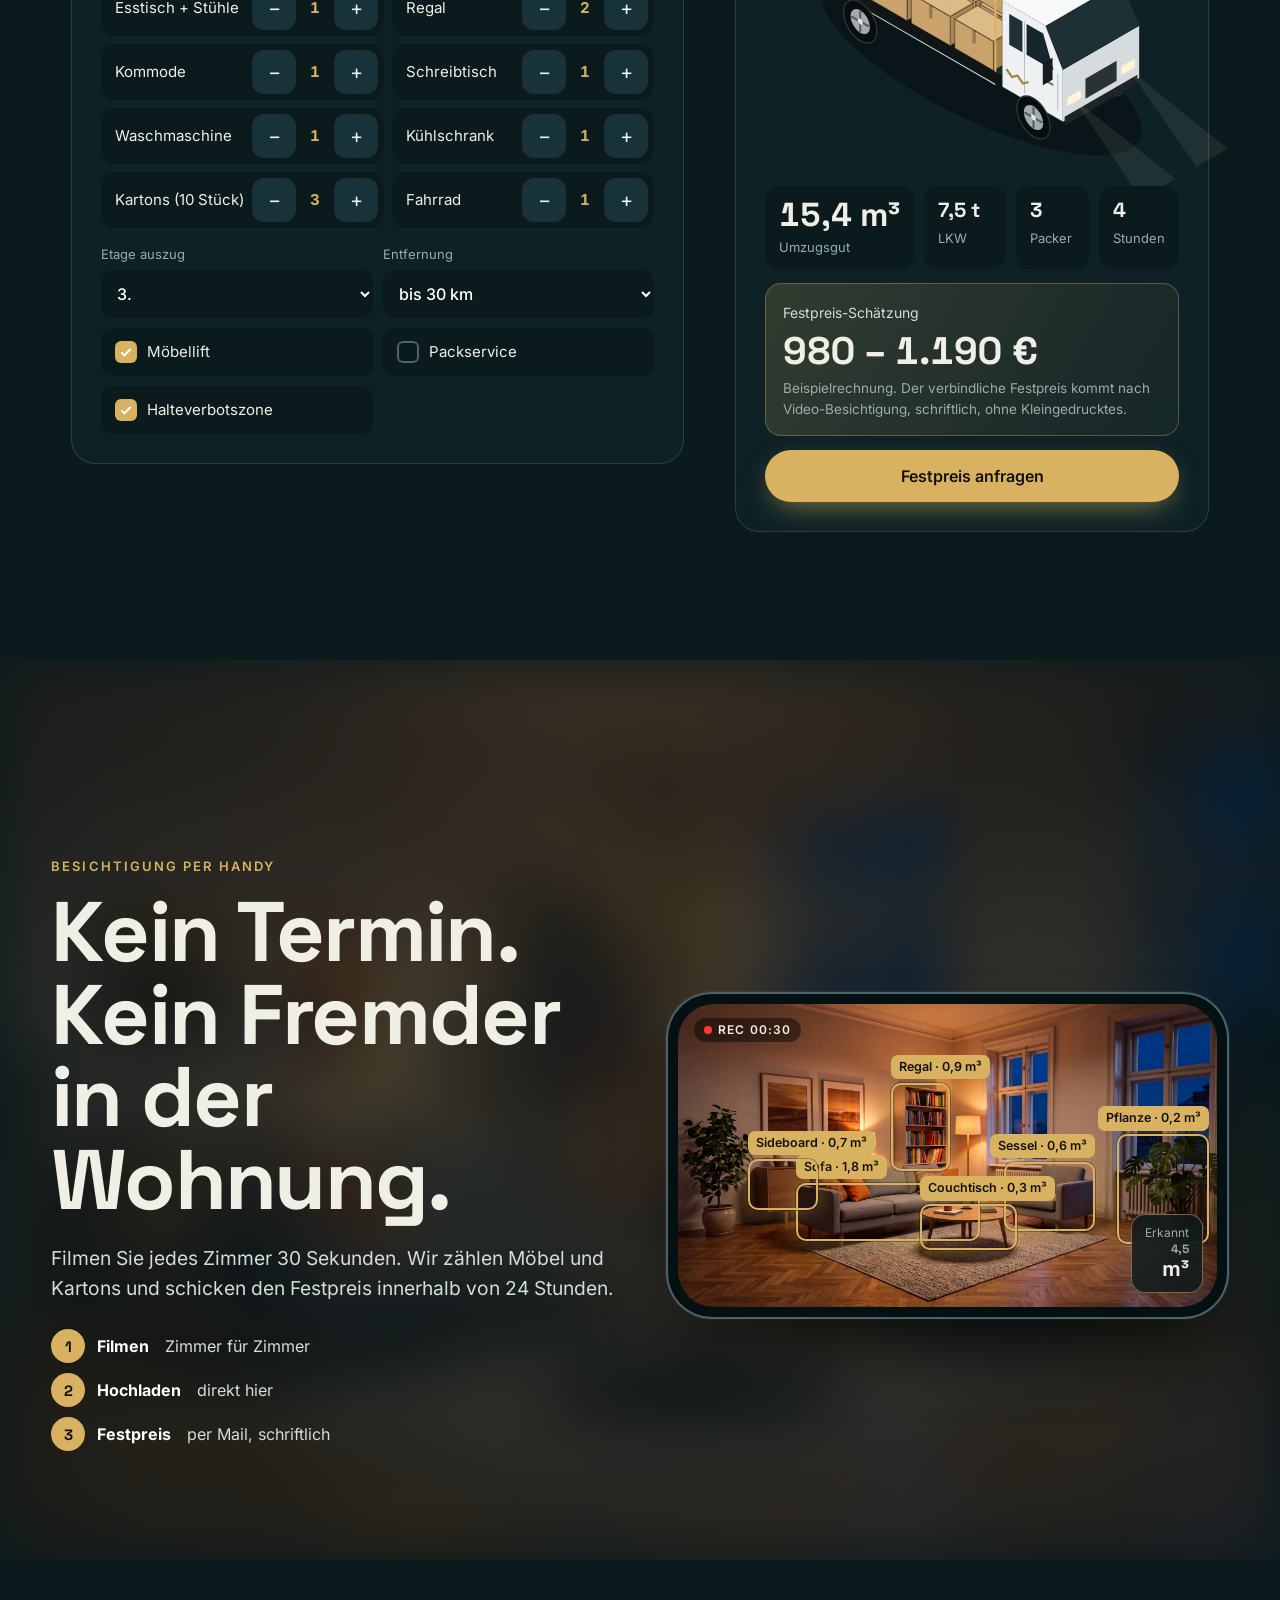
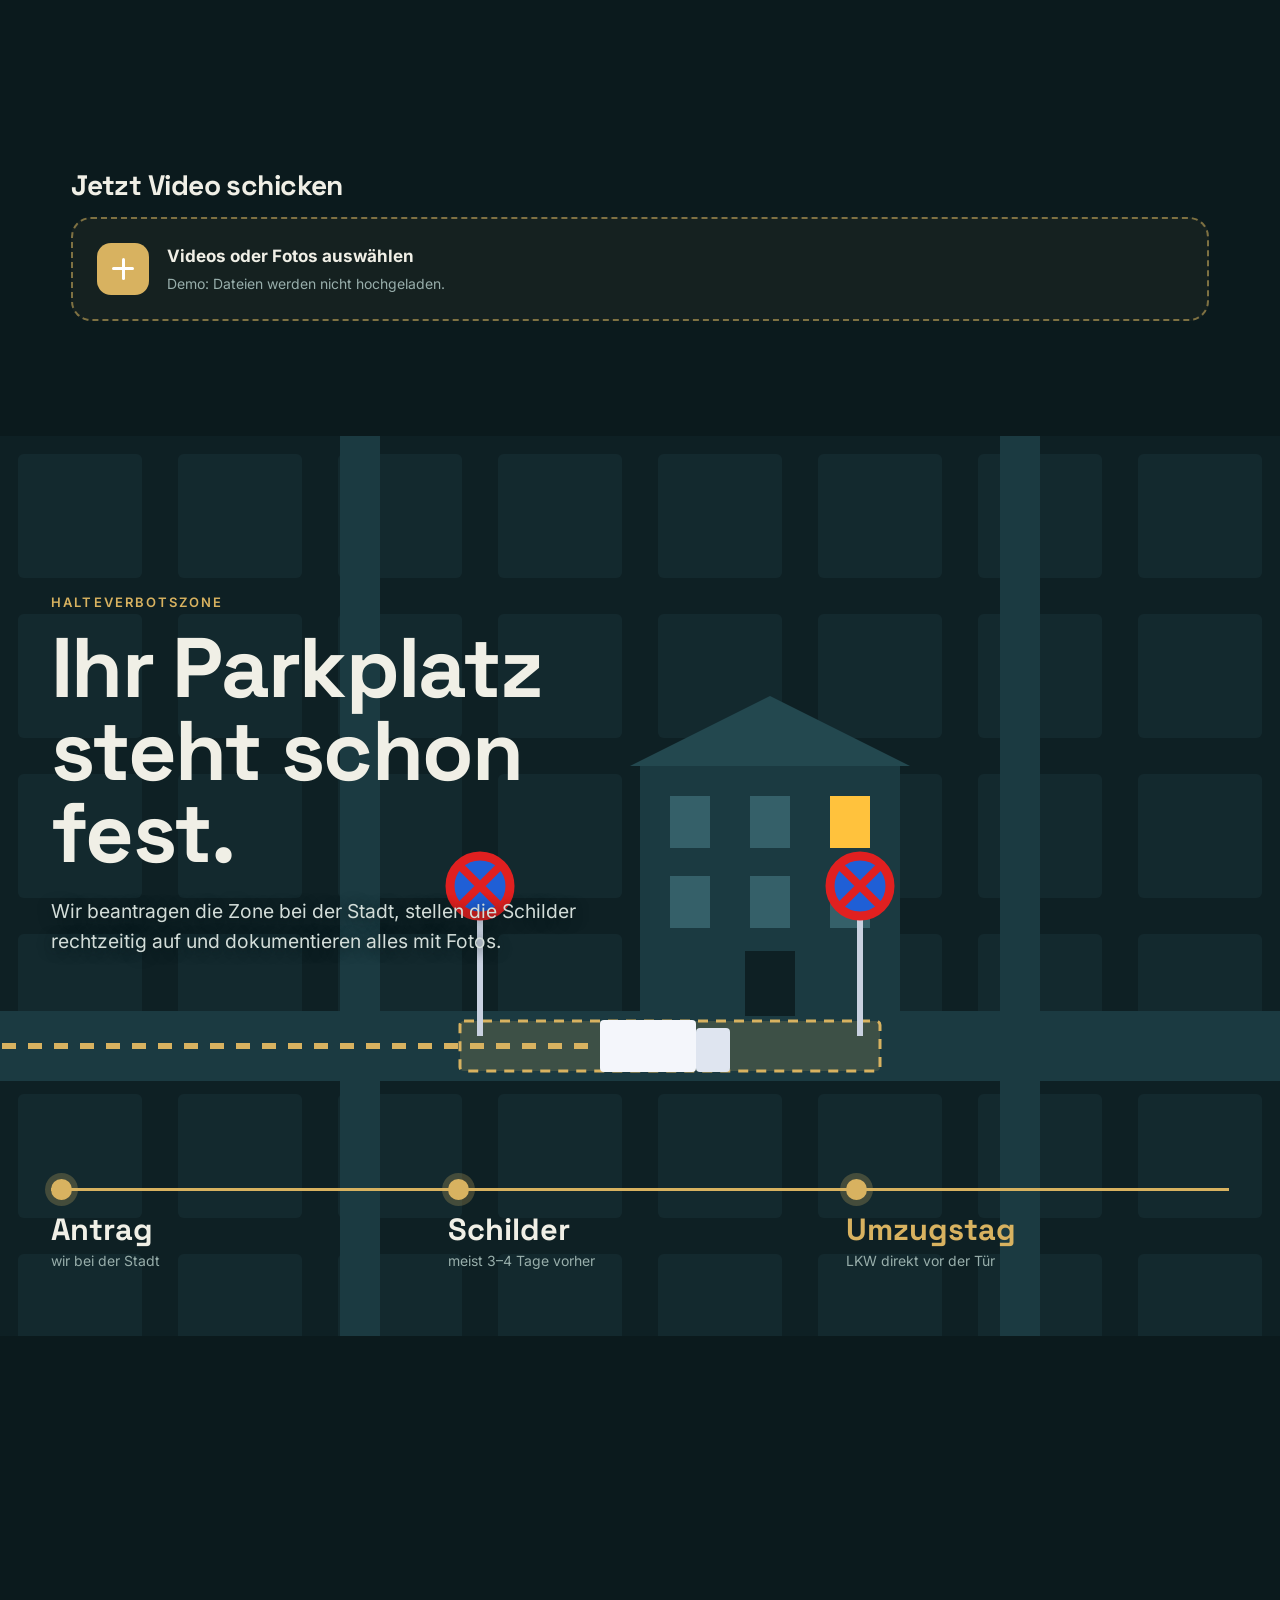
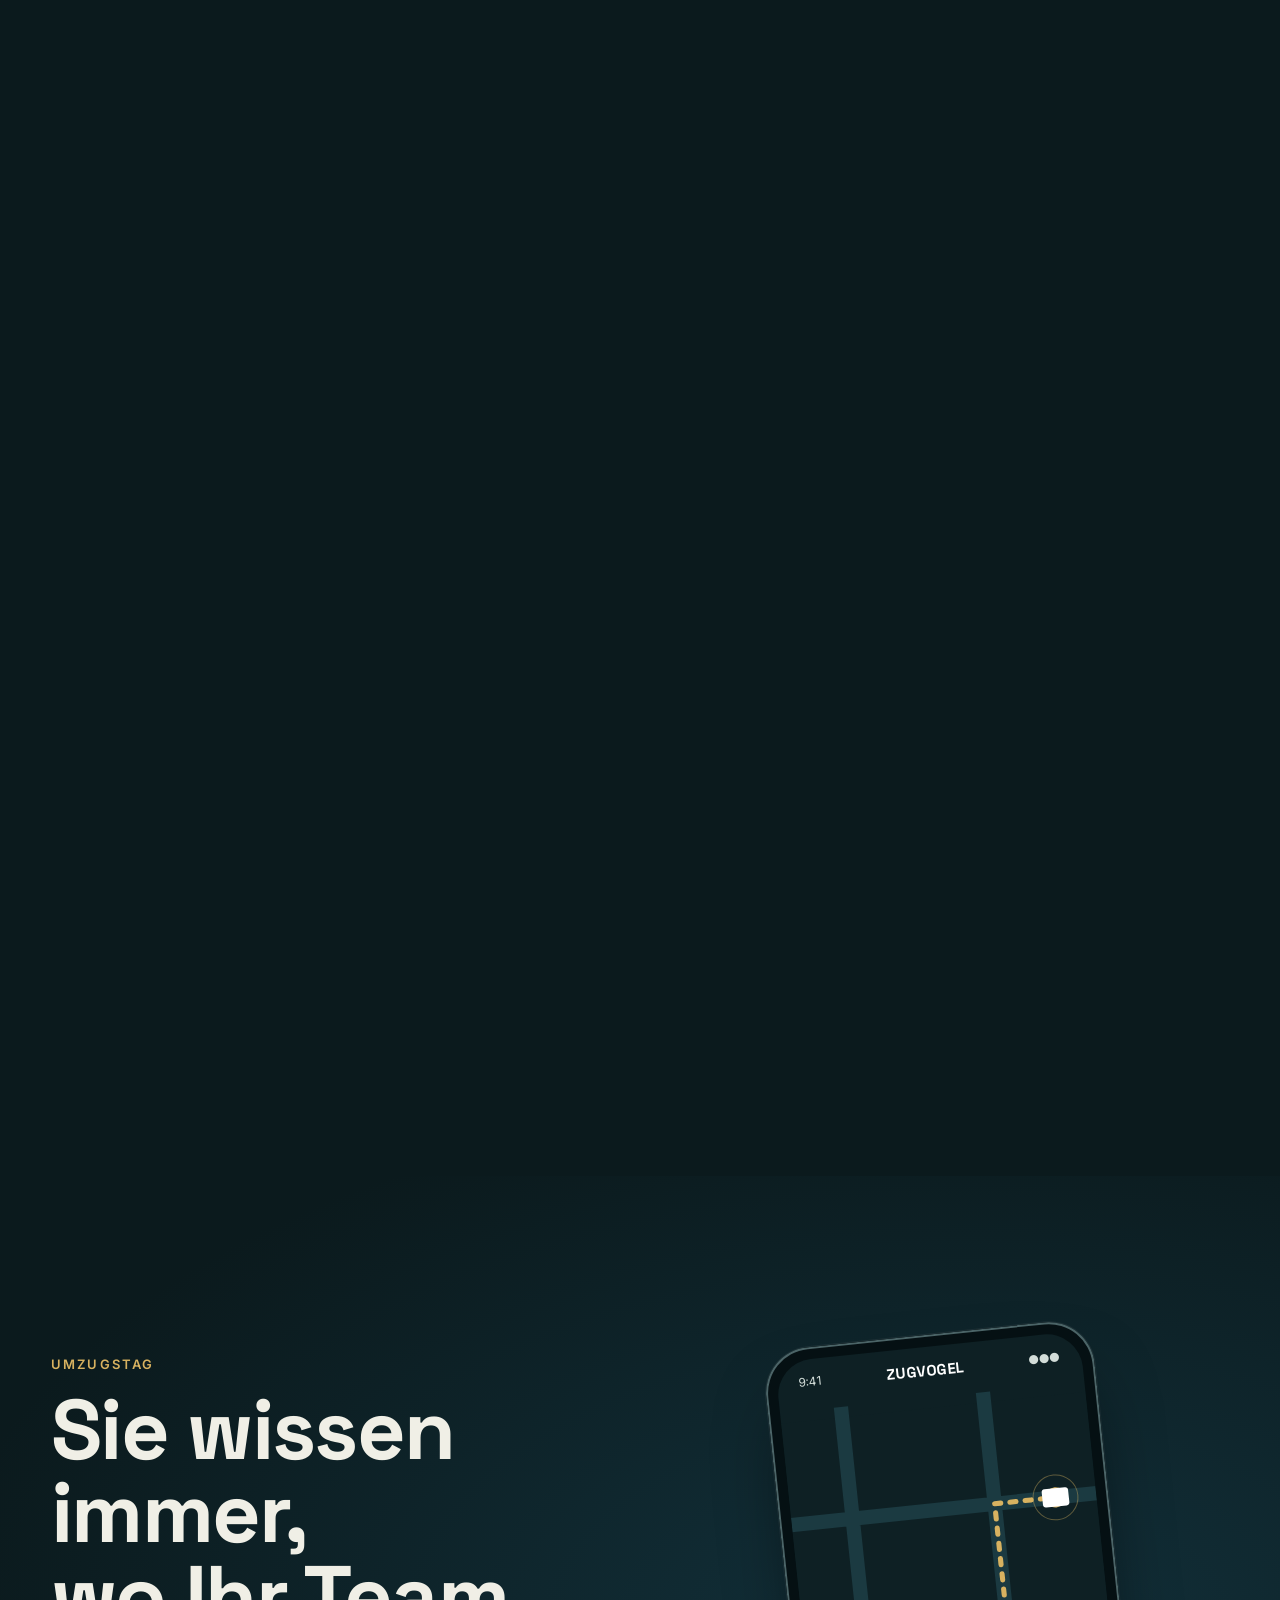
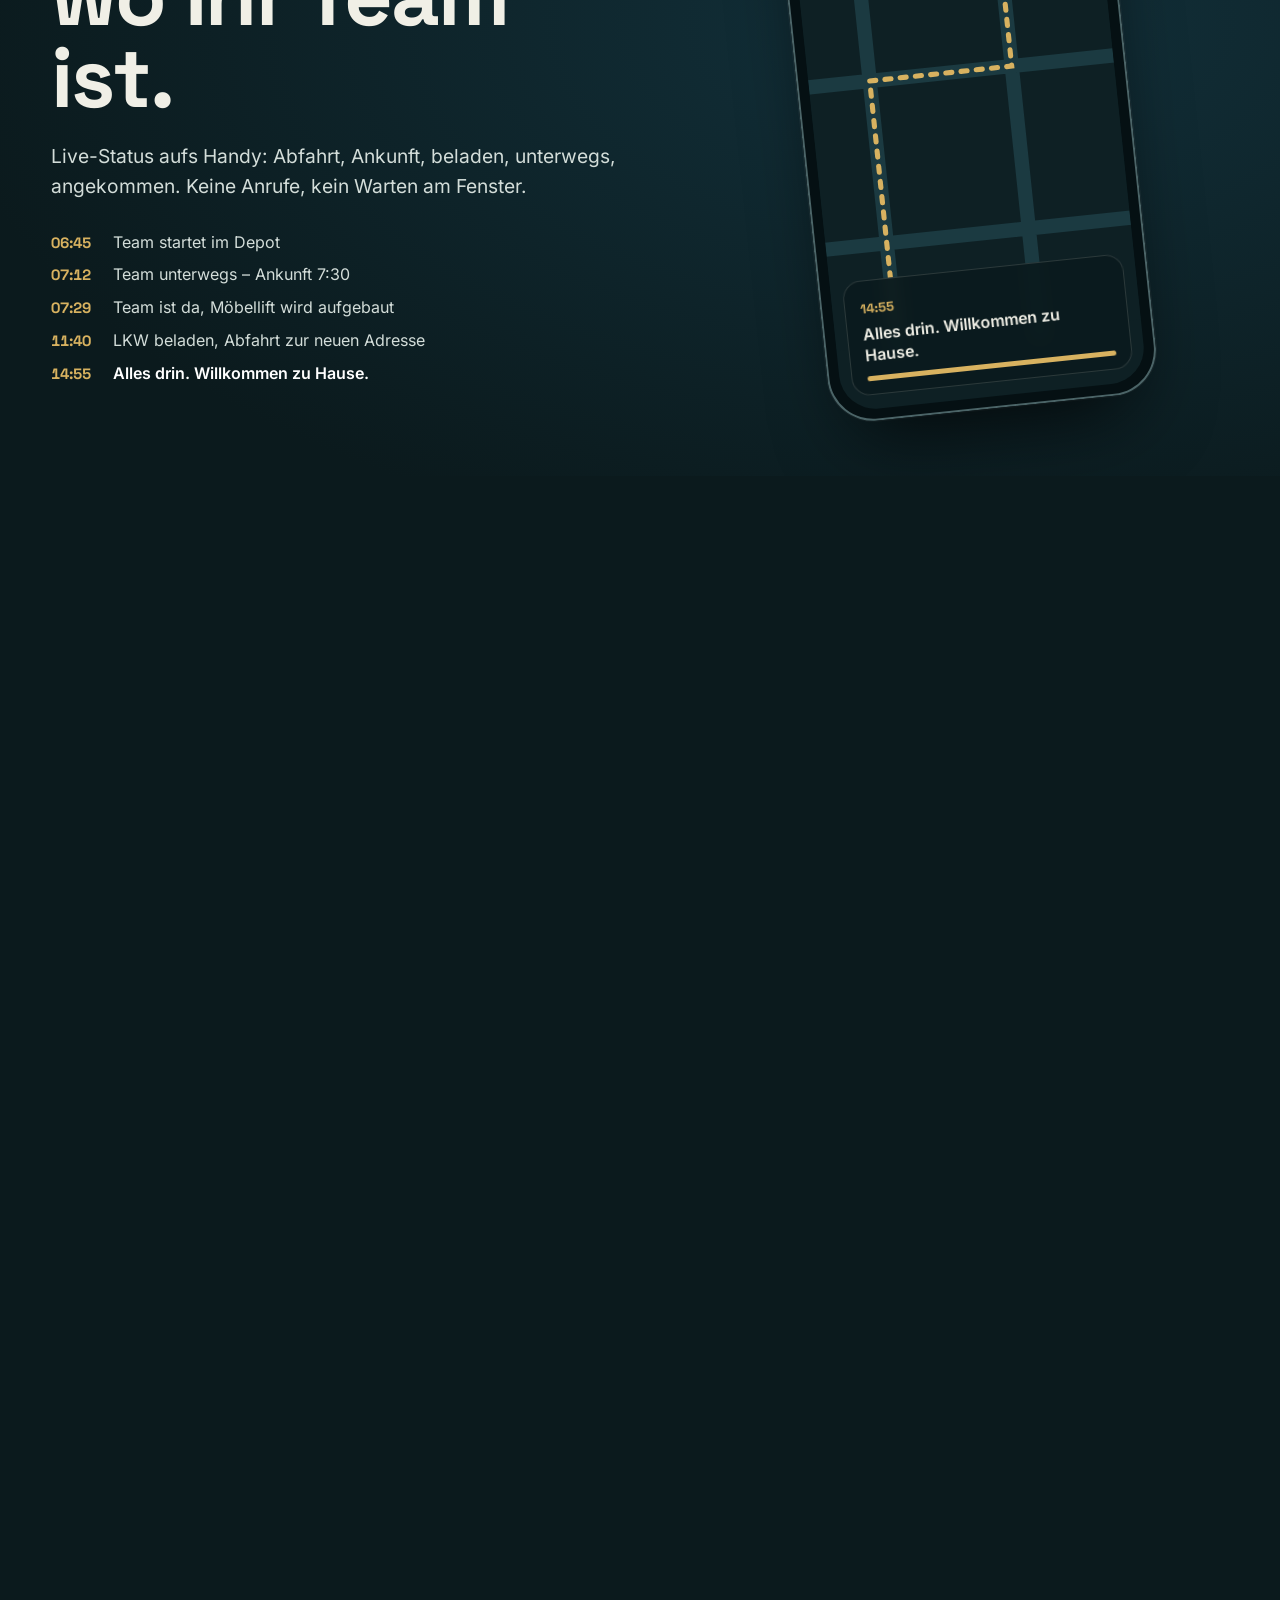
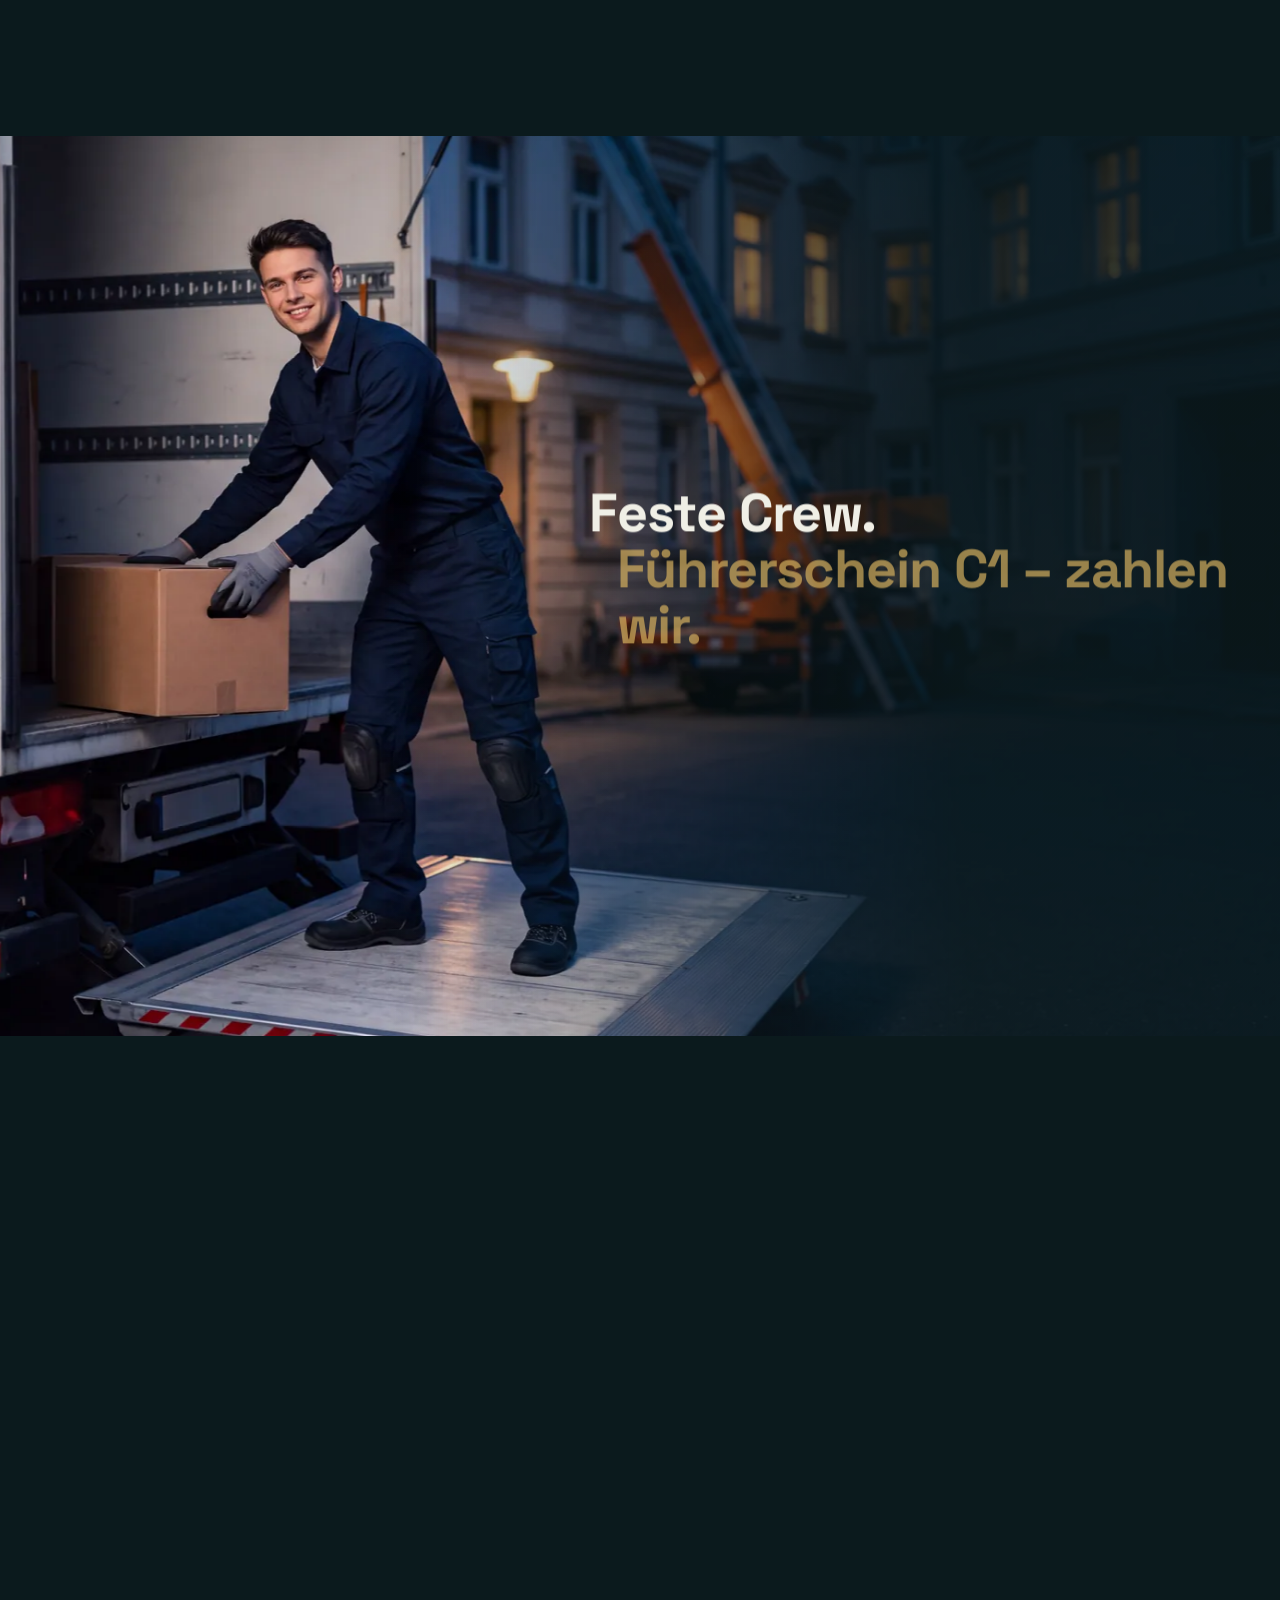
==== commit caf11174: "Umzugsrechner: echter isometrischer 7,5-t-LKW mit Fahrerhaus, Licht, Rädern, fährt ins Bild, Kisten " ====
--- a/site/index.html
+++ b/site/index.html
@@ -92,16 +92,7 @@
         </div>
       </div>
       <div class="calc-out">
-        <svg class="truck" viewBox="0 0 520 300" aria-hidden="true">
-          <g class="t-body">
-            <path class="t-box" d="M60 210 L60 90 L300 40 L460 80 L460 200 L220 250 Z"/>
-            <path class="t-edge" d="M60 90 L220 130 L460 80 M220 130 L220 250"/>
-            <path class="t-cab" d="M8 225 L8 165 L28 140 L60 133 L60 212 Z"/>
-          </g>
-          <g id="fill"></g>
-          <path class="t-front" d="M60 210 L60 90 L220 130 L220 250 Z"/>
-          <circle class="wheel" cx="70" cy="236" r="16"/><circle class="wheel" cx="190" cy="262" r="16"/><circle class="wheel" cx="400" cy="214" r="16"/>
-        </svg>
+        <svg class="truck" id="truck" viewBox="-100 -140 310 300" aria-hidden="true"></svg>
         <div class="readout">
           <div><span class="big"><b id="m3">0</b> m³</span><small>Umzugsgut</small></div>
           <div><span class="mid" id="truckSize">7,5 t</span><small>LKW</small></div>
--- a/site/assets/css/style.css
+++ b/site/assets/css/style.css
@@ -131,15 +131,30 @@
 .chk input:checked+span::before{background:var(--or) url("data:image/svg+xml,%3Csvg xmlns='http://www.w3.org/2000/svg' viewBox='0 0 24 24'%3E%3Cpath d='M5 12.5l4.5 4.5L19 7.5' fill='none' stroke='%23fff' stroke-width='3'/%3E%3C/svg%3E") center/16px no-repeat;box-shadow:none}
 .chk input:focus-visible+span::before{outline:2px solid var(--or);outline-offset:3px}
 .truck{width:100%;height:auto;margin:0 auto 6px;overflow:visible}
-.t-box{fill:var(--mid);stroke:rgba(255,255,255,.18);stroke-width:2}
-.t-edge{fill:none;stroke:rgba(255,255,255,.12);stroke-width:2}
-.t-cab{fill:#e9edf5}
-.t-front{fill:rgb(var(--bg3-rgb) / .15);stroke:var(--or);stroke-width:2.5}
-.wheel{fill:var(--deep);stroke:var(--line2);stroke-width:5}
-#fill rect,#fill path{transition:opacity .35s,transform .45s cubic-bezier(.2,.9,.3,1.3)}
-.box-f{fill:var(--or);stroke:var(--bg);stroke-width:1.5}
-.box-t{fill:var(--or2);stroke:var(--bg);stroke-width:1.5}
-.box-s{fill:var(--or3);stroke:var(--bg);stroke-width:1.5}
+.t-shadow{fill:#000;opacity:.35}
+.tyre{fill:#0a0d0e;stroke:#2a3133;stroke-width:1.5}
+.rim{fill:#a3abae}.wh.far .rim{fill:#3a4245}.wh.far .tyre{fill:#050707}
+.spoke{stroke:#525b5e;stroke-width:2;fill:none}.hub{fill:#e3e7e9}
+.t-floor{fill:var(--deep)}
+.t-wall{fill:var(--bg3)}.t-wall2{fill:var(--mid)}
+.t-glass{fill:rgb(var(--ink-rgb) / .035);stroke:var(--or);stroke-width:2}
+.t-rib{stroke:rgb(var(--or-rgb) / .3);stroke-width:1.2;fill:none}
+.t-roof{fill:rgb(var(--ink-rgb) / .07);stroke:rgb(var(--or-rgb) / .55);stroke-width:1.5}
+.t-front{fill:#e7eaeb}
+.t-chassis{fill:#111516}.t-rail{fill:#cfd5d7}.t-light-r{fill:#d8342c}
+.cab-side{fill:#eef1f2;stroke:rgb(0 0 0 / .22);stroke-width:1}
+.cab-win{fill:#16262c}.cab-win.dim{fill:#1f3138}
+.cab-line{stroke:rgb(0 0 0 / .22);stroke-width:1;fill:none}
+.cab-handle{fill:#69737a}
+.cab-logo{stroke:var(--or3);stroke-width:2.2;fill:none;stroke-linejoin:round}
+.cab-front{fill:#d6dbdd}.cab-bumper{fill:#1e2426}.cab-grille{fill:#2a3235}.cab-lamp{fill:#fff4d6}
+.cab-wind{fill:#1d3036}.cab-roof{fill:#f7f9f9}.cab-mirror{fill:#171c1e}
+.t-beam{fill:rgb(255 240 200 / .08)}
+#fill > g{transition:opacity .35s,transform .5s cubic-bezier(.2,.9,.3,1.25)}
+.box-f{fill:#c79f68;stroke:rgb(0 0 0 / .35);stroke-width:1}
+.box-t{fill:#dcb984;stroke:rgb(0 0 0 / .35);stroke-width:1}
+.box-s{fill:#a8834e;stroke:rgb(0 0 0 / .35);stroke-width:1}
+.box-tape{stroke:rgb(0 0 0 / .28);stroke-width:2.5;fill:none}
 .readout{display:grid;grid-template-columns:1.6fr 1fr .9fr .9fr;gap:10px;margin-top:6px}
 .readout .big,.readout .mid{white-space:nowrap}
 .readout div{background:var(--bg);border-radius:14px;padding:12px 14px}
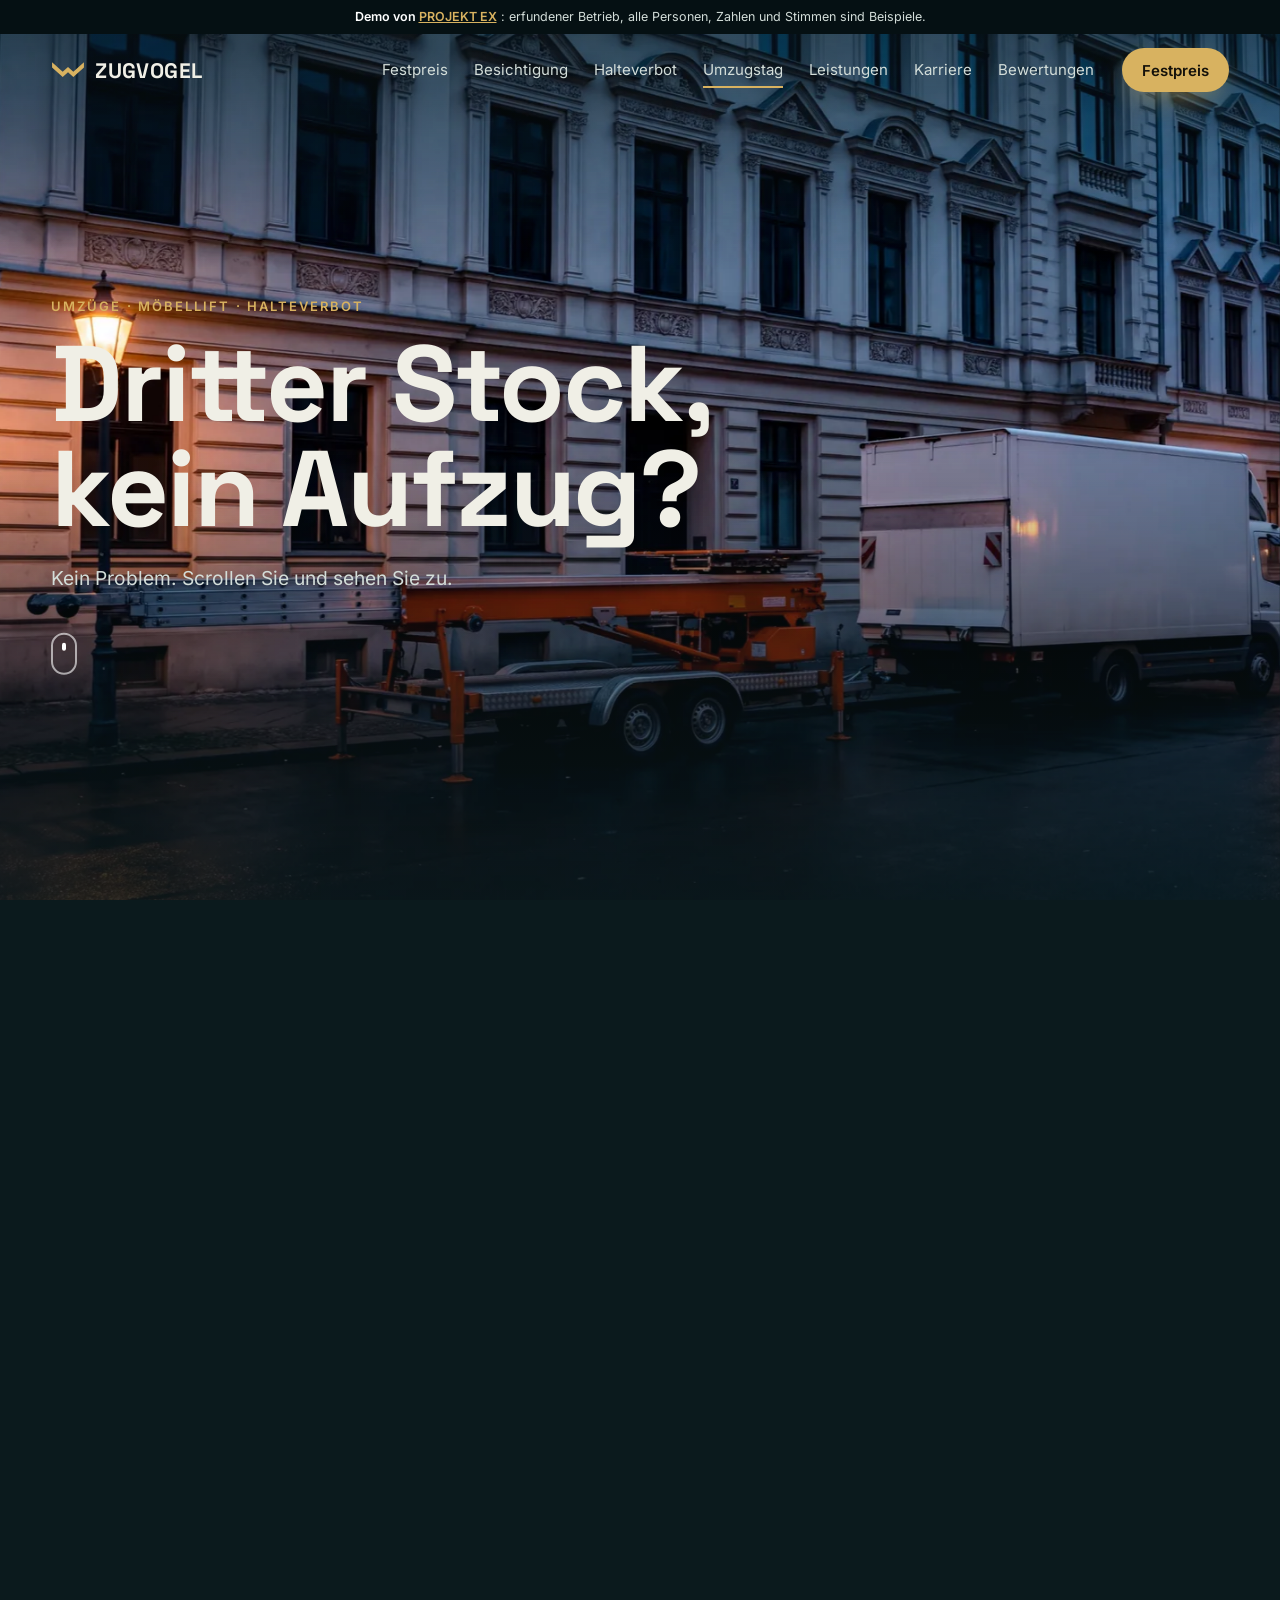
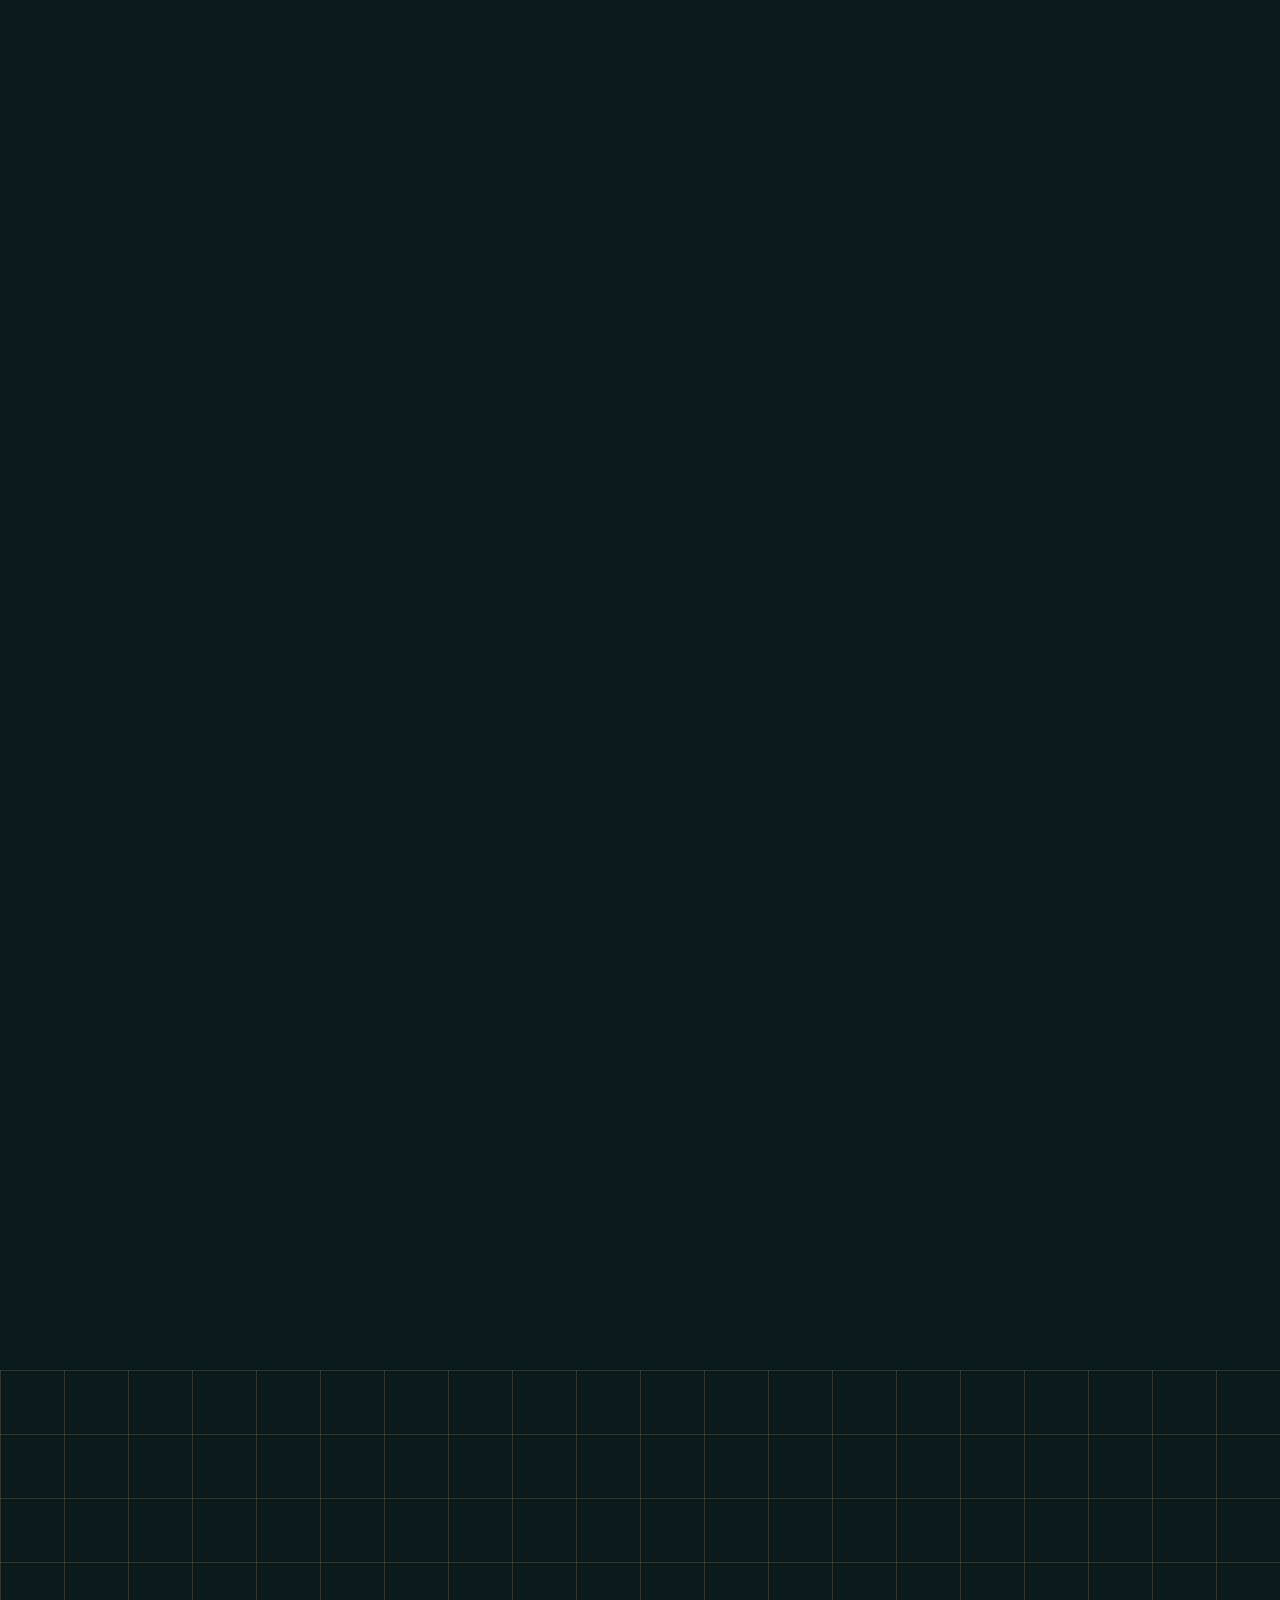
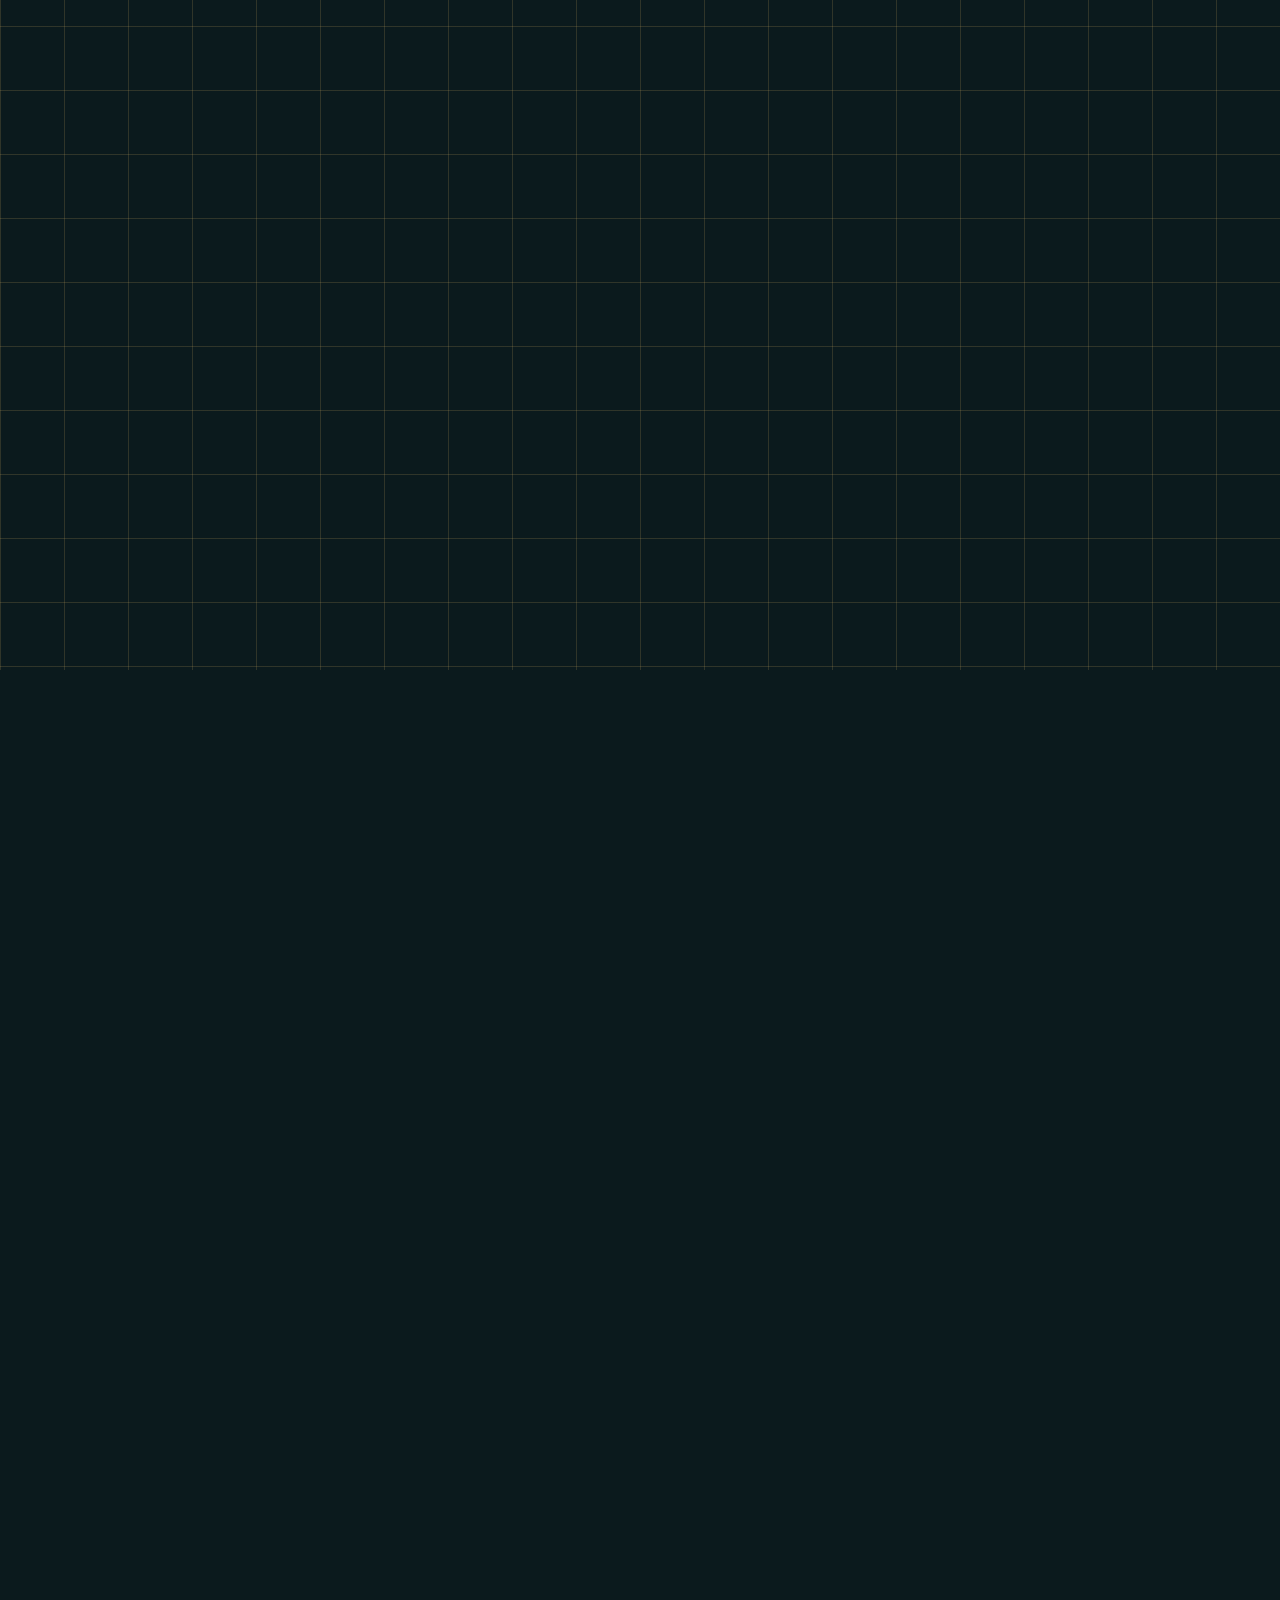
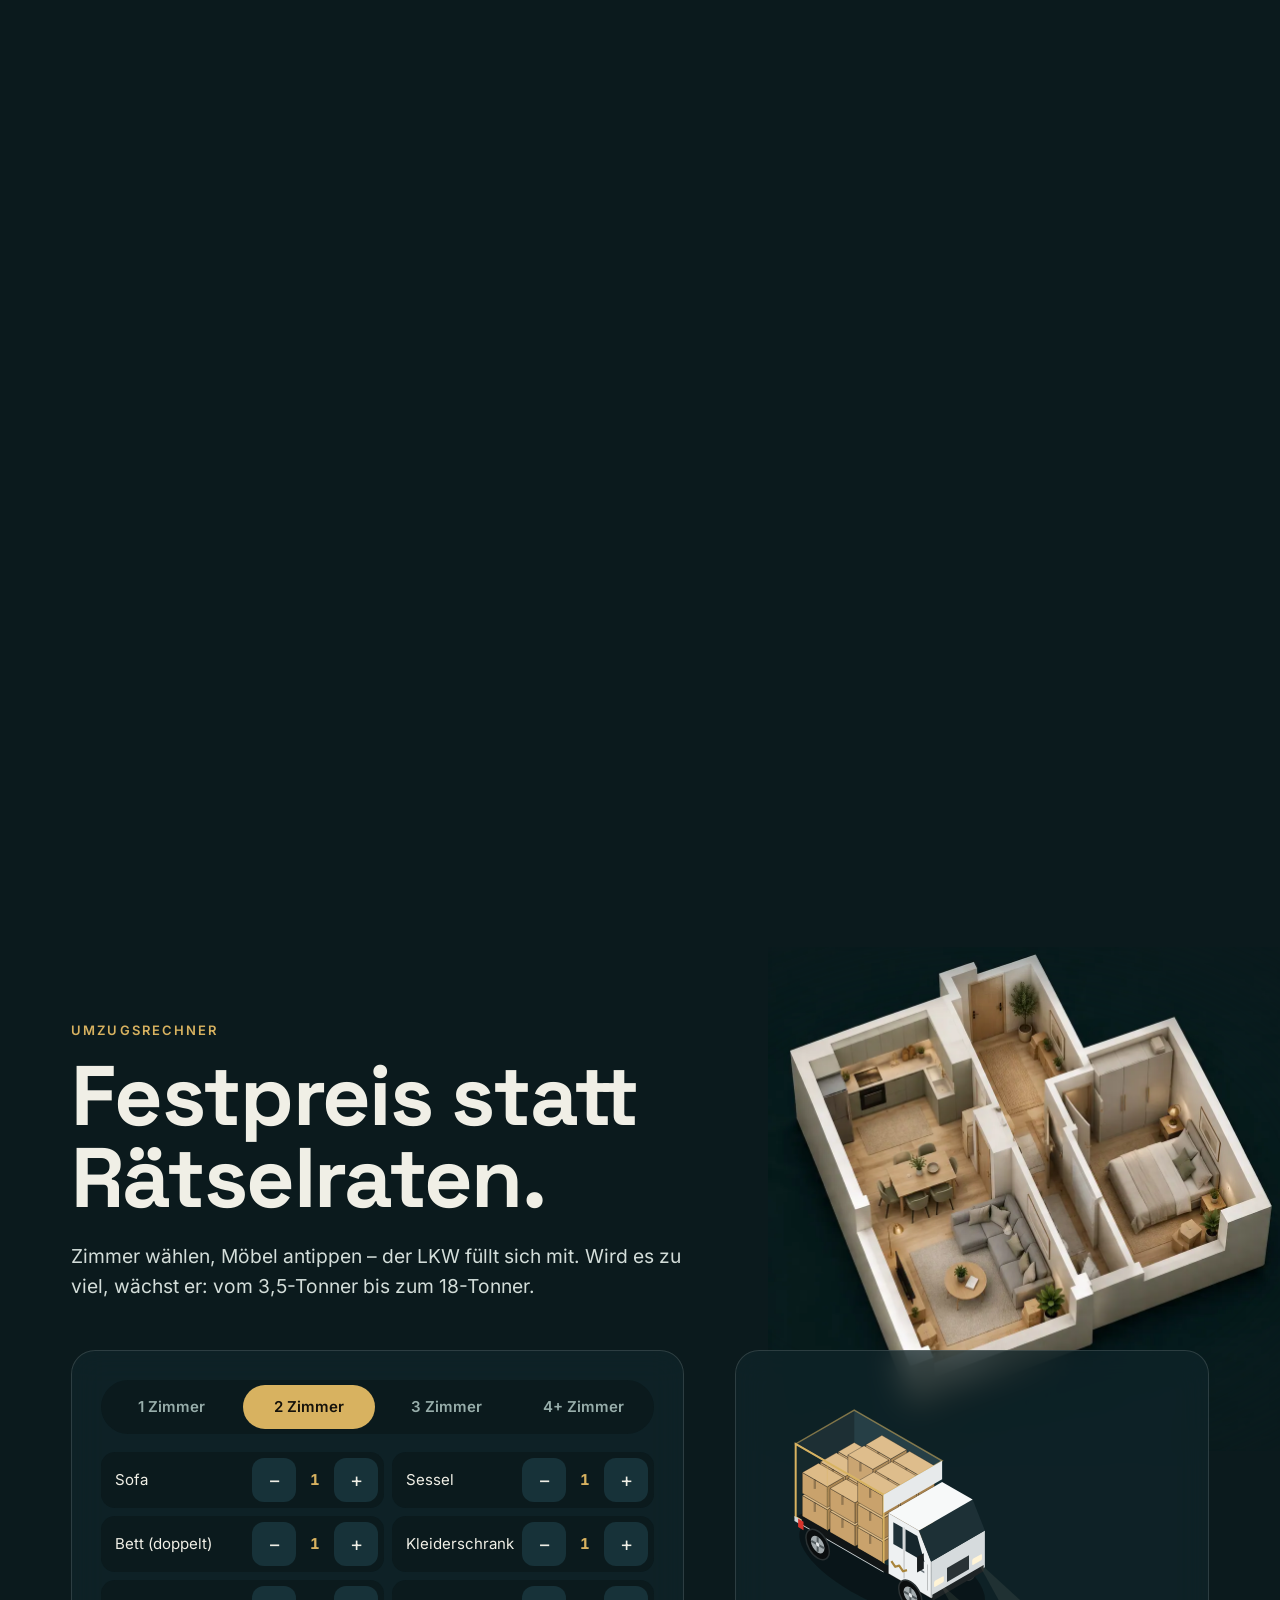
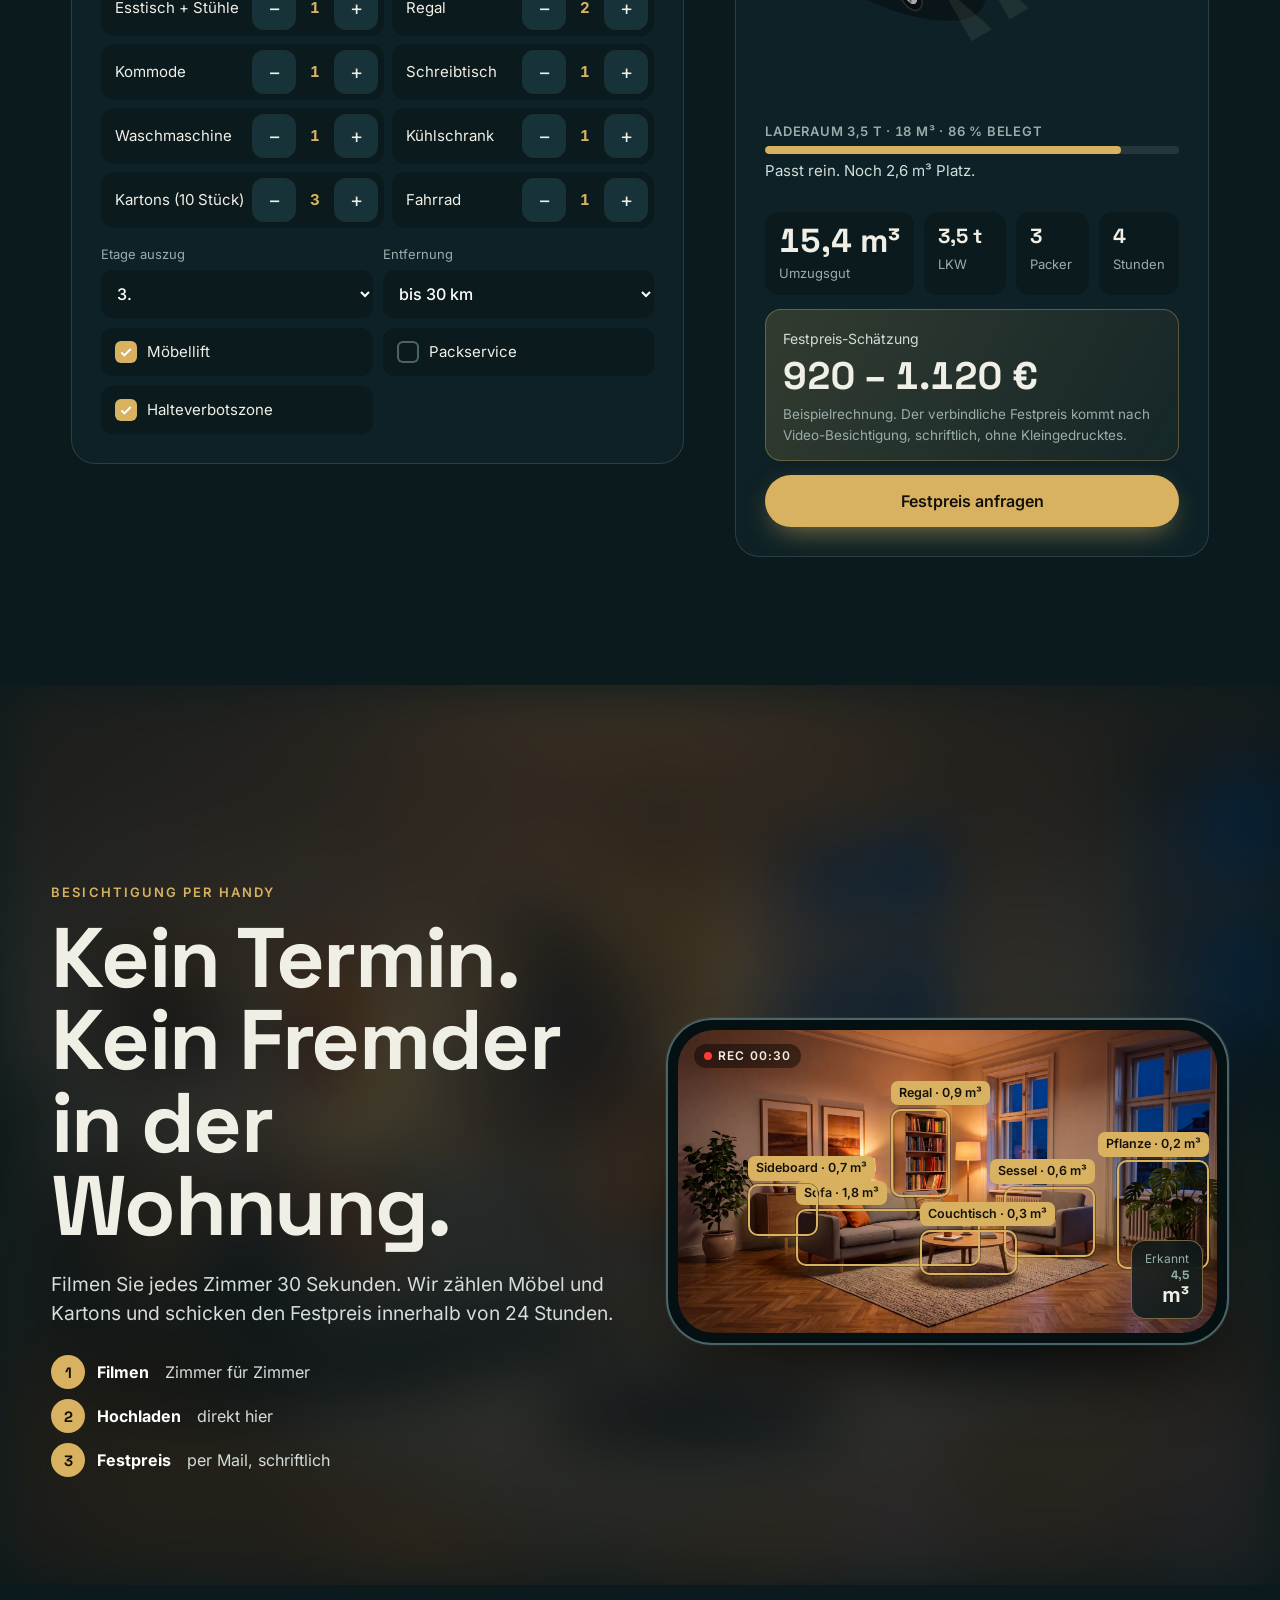
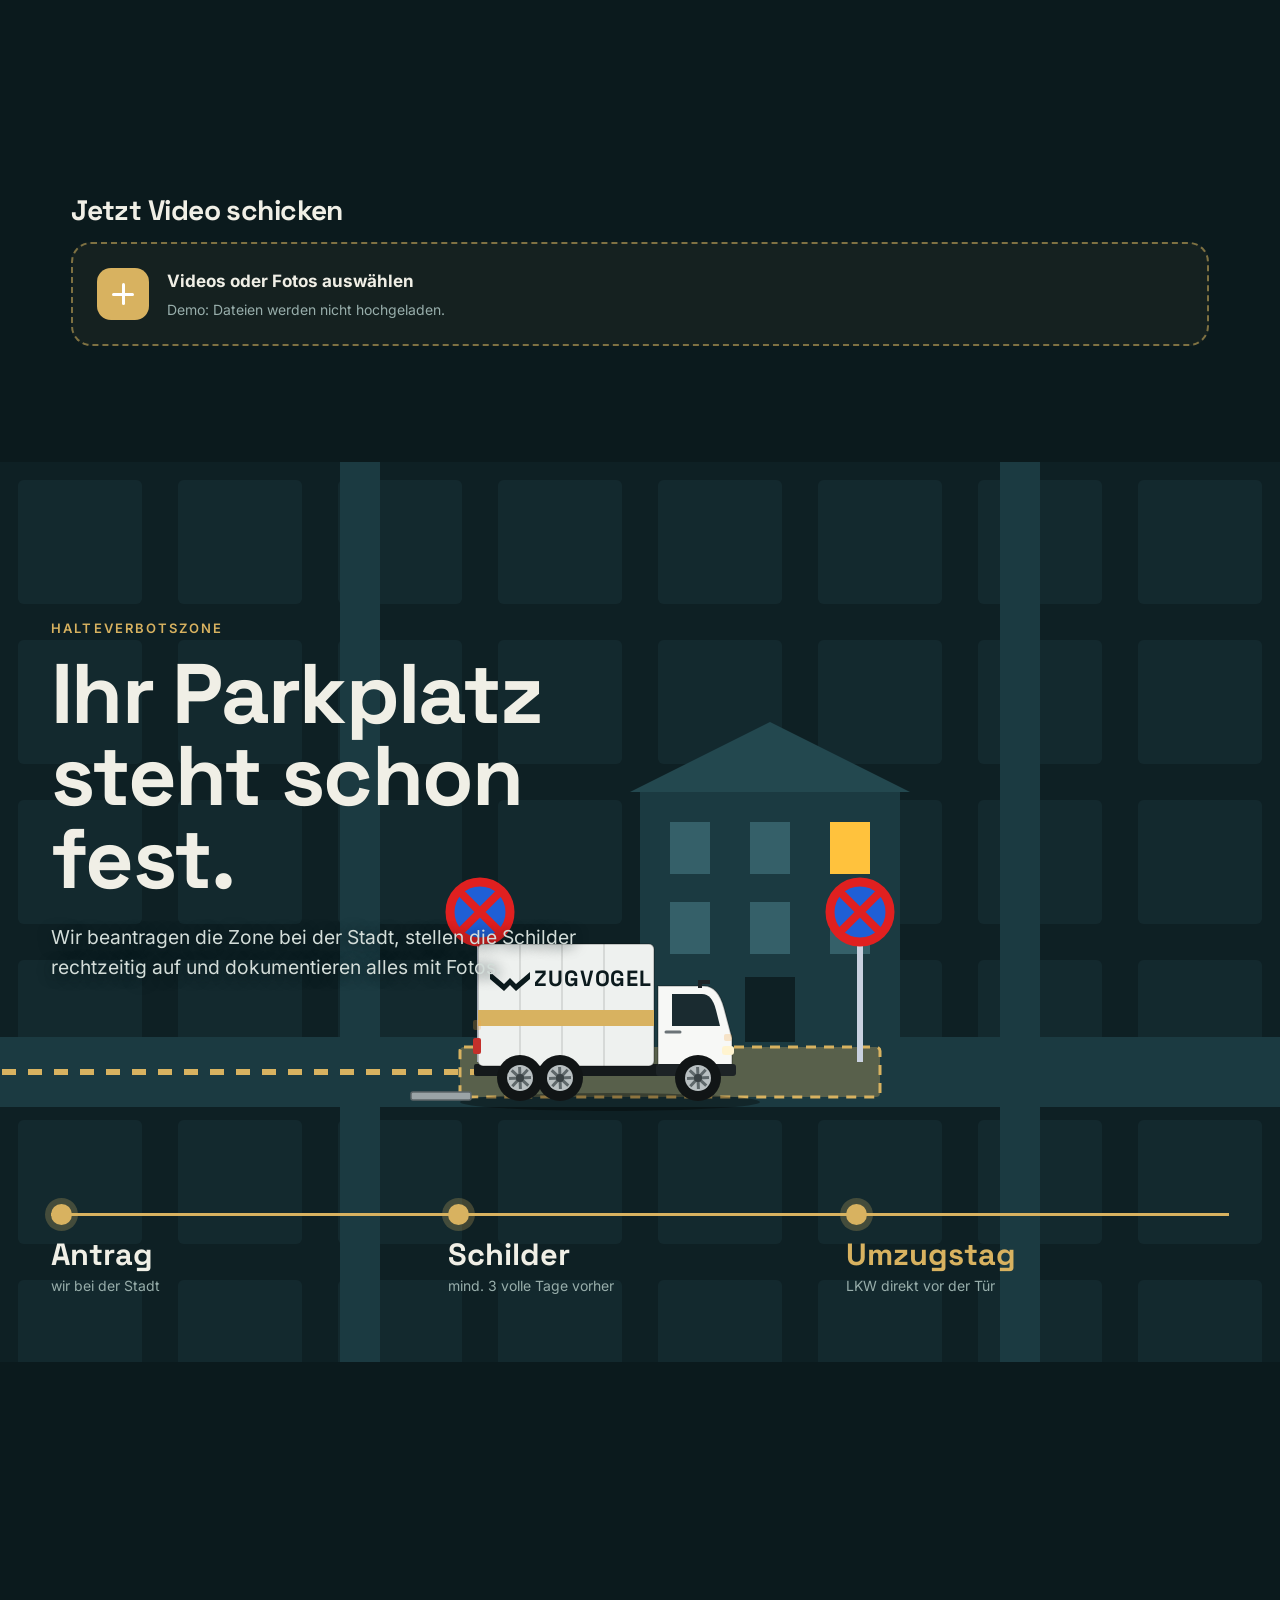
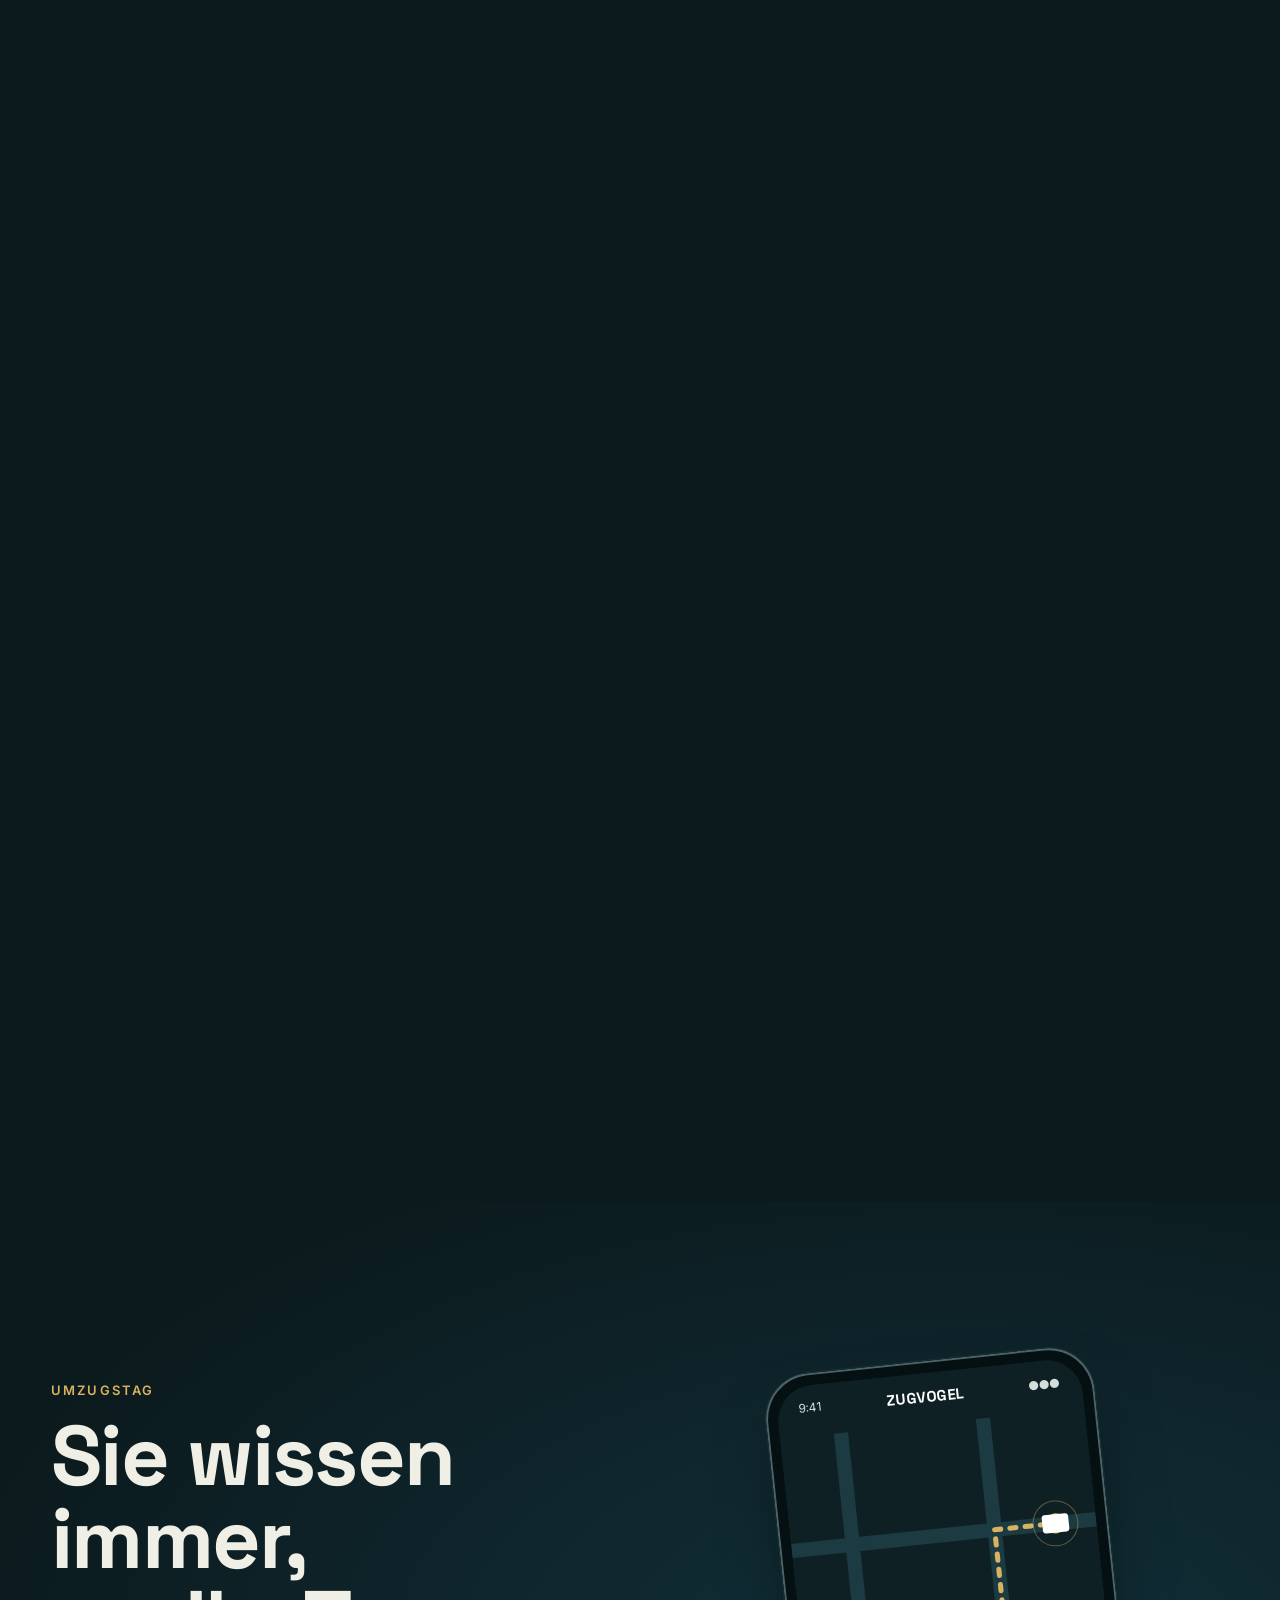
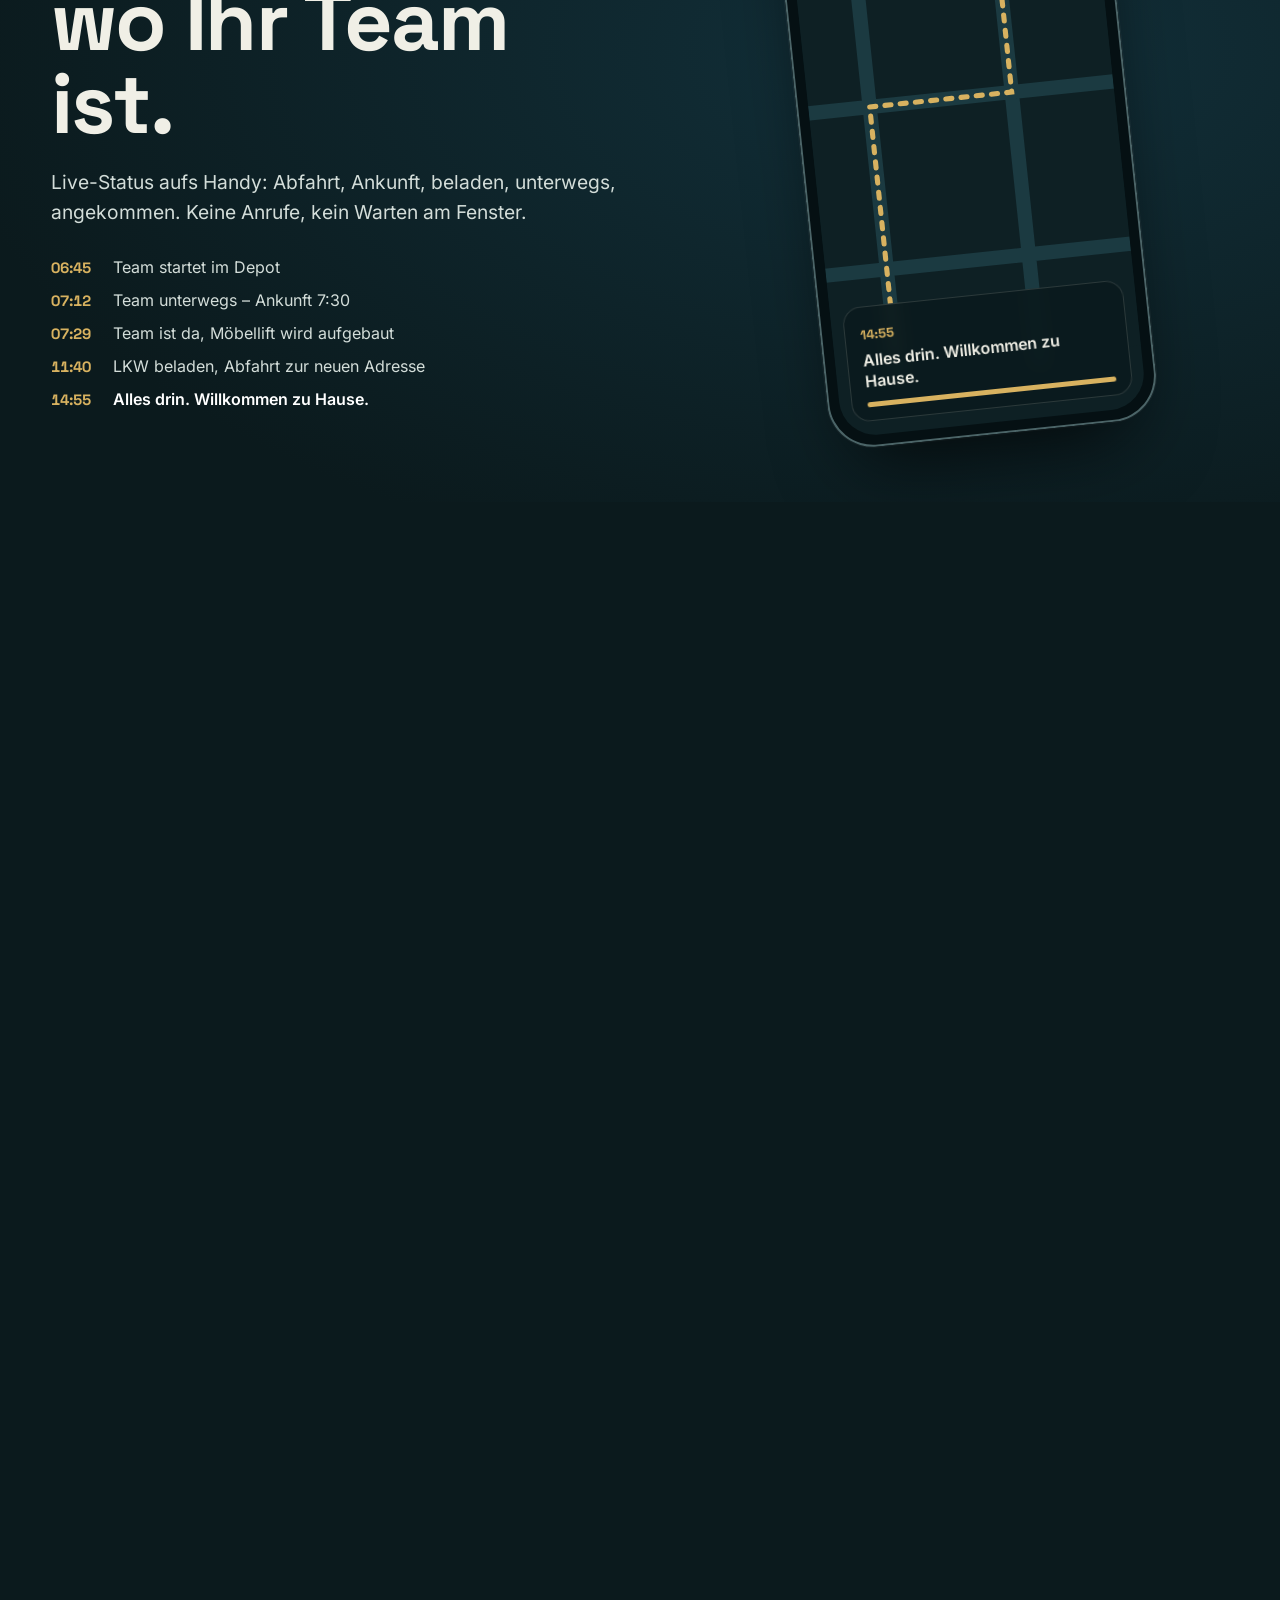
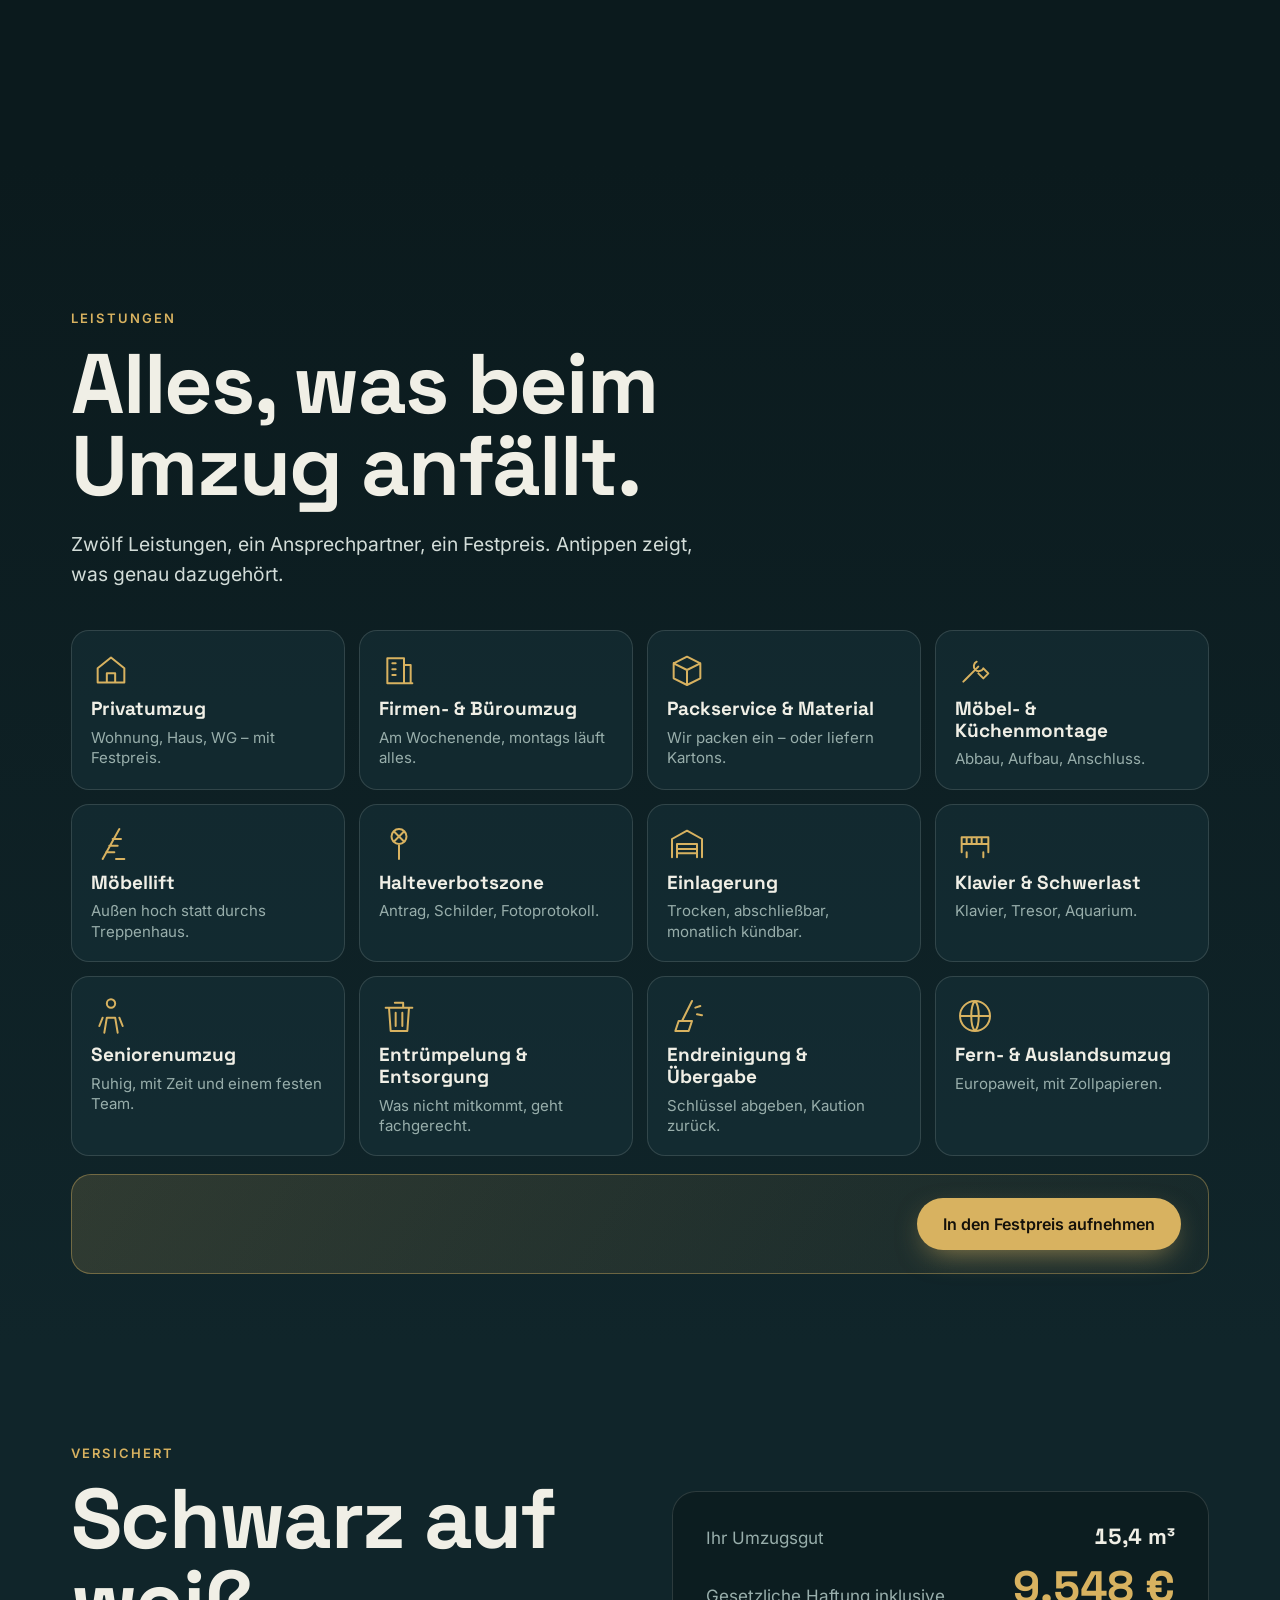
==== commit 9774d55e: "Rechner: LKW wächst 3,5→18 t mit Laderaum-Anzeige; Halteverbot: echter LKW (Räder, Bremsen, Warnblin" ====
--- a/site/index.html
+++ b/site/index.html
@@ -24,6 +24,7 @@
     <a href="#besichtigung">Besichtigung</a>
     <a href="#halteverbot">Halteverbot</a>
     <a href="#live">Umzugstag</a>
+    <a href="#leistungen">Leistungen</a>
     <a href="#karriere">Karriere</a>
     <a href="#bewertungen">Bewertungen</a>
   </nav>
@@ -76,7 +77,7 @@
   <div class="wrap">
     <p class="kicker">Umzugsrechner</p>
     <h2>Festpreis statt<br>Rätselraten.</h2>
-    <p class="lead">Zimmer wählen, Möbel antippen – der LKW füllt sich mit. Sie sehen sofort, wie viel Platz Ihr Hausrat braucht.</p>
+    <p class="lead">Zimmer wählen, Möbel antippen – der LKW füllt sich mit. Wird es zu viel, wächst er: vom 3,5-Tonner bis zum 18-Tonner.</p>
     <div class="calc-grid">
       <div class="calc-in">
         <div class="tabs" role="tablist" aria-label="Wohnungsgröße">
@@ -92,7 +93,8 @@
         </div>
       </div>
       <div class="calc-out">
-        <svg class="truck" id="truck" viewBox="-100 -140 310 300" aria-hidden="true"></svg>
+        <svg class="truck" id="truck" viewBox="-95 -140 440 360" aria-hidden="true"></svg>
+        <div class="load"><span id="loadTxt">Laderaum</span><i><b id="loadBar"></b></i><p id="truckMsg" aria-live="polite"></p></div>
         <div class="readout">
           <div><span class="big"><b id="m3">0</b> m³</span><small>Umzugsgut</small></div>
           <div><span class="mid" id="truckSize">7,5 t</span><small>LKW</small></div>
@@ -155,7 +157,7 @@
       <rect class="zone" x="620" y="585" width="420" height="50" rx="4"/>
       <g class="sign s1"><line x1="0" y1="0" x2="0" y2="-120"/><circle cx="0" cy="-150" r="30"/><path d="M-21 -171 L21 -129 M21 -171 L-21 -129"/></g>
       <g class="sign s2"><line x1="0" y1="0" x2="0" y2="-120"/><circle cx="0" cy="-150" r="30"/><path d="M-21 -171 L21 -129 M21 -171 L-21 -129"/></g>
-      <g class="minitruck" id="mt"><rect x="-70" y="-26" width="96" height="52" rx="4" fill="#f4f6fb"/><rect x="26" y="-18" width="34" height="44" rx="4" fill="#dfe5f0"/></g>
+      <g class="minitruck" id="mt"><g class="mt-in"><ellipse cx="-60" cy="30" rx="150" ry="9" class="mt-shadow"/><g class="mt-beam"><path d="M58 -14 L330 -48 L330 22 Z"/></g><g class="mt-body"><rect x="-196" y="-8" width="246" height="12" rx="2" class="mt-chassis"/><rect x="-192" y="-128" width="176" height="122" rx="5" class="mt-box"/><path d="M-150 -128V-6M-108 -128V-6M-66 -128V-6" class="mt-rib"/><rect x="-192" y="-62" width="176" height="16" class="mt-stripe"/><path d="M-180 -100 l14 12 6 -6 6 6 14 -12 v7 l-14 12 -6 -6 -6 6 -14 -12z" class="mt-logo"/><text x="-136" y="-86" class="mt-name">ZUGVOGEL</text><rect x="-197" y="-34" width="8" height="16" rx="2" class="mt-tail"/><rect x="-197" y="-52" width="8" height="10" rx="2" class="mt-blink b1"/><g class="mt-ramp"><rect x="-203" y="-66" width="8" height="60" rx="2"/></g><path d="M-12 -86 H34 Q48 -86 54 -64 L62 -34 V0 H-12 Z" class="mt-cab"/><path d="M2 -78 H32 Q42 -78 46 -62 L50 -46 H2 Z" class="mt-win"/><path d="M-4 -40 H10" class="mt-handle"/><rect x="52" y="-26" width="12" height="9" rx="3" class="mt-lamp"/><rect x="54" y="-38" width="8" height="7" rx="2" class="mt-blink b2"/><rect x="-14" y="-8" width="80" height="12" rx="3" class="mt-bumper"/><path d="M30 -84 v-6 h10" class="mt-mirror"/></g><g class="hw" transform="translate(-150 6)"><circle r="23" class="hw-tyre"/><circle r="13" class="hw-rim"/><g class="hw-sp"><path d="M-11 0H11M0 -11V11M-8 -8L8 8M8 -8L-8 8"/></g><circle r="4" class="hw-hub"/></g><g class="hw" transform="translate(-110 6)"><circle r="23" class="hw-tyre"/><circle r="13" class="hw-rim"/><g class="hw-sp"><path d="M-11 0H11M0 -11V11M-8 -8L8 8M8 -8L-8 8"/></g><circle r="4" class="hw-hub"/></g><g class="hw" transform="translate(28 6)"><circle r="23" class="hw-tyre"/><circle r="13" class="hw-rim"/><g class="hw-sp"><path d="M-11 0H11M0 -11V11M-8 -8L8 8M8 -8L-8 8"/></g><circle r="4" class="hw-hub"/></g><g class="mt-smoke"><circle cx="-205" cy="-2" r="6"/><circle cx="-222" cy="-8" r="9"/><circle cx="-244" cy="-14" r="12"/></g></g></g>
     </svg>
     <div class="hvz-copy">
       <p class="kicker">Halteverbotszone</p>
@@ -164,7 +166,7 @@
     </div>
     <ol class="tl" id="tl">
       <li><i></i><b>Antrag</b><small>wir bei der Stadt</small></li>
-      <li><i></i><b>Schilder</b><small>meist 3–4 Tage vorher</small></li>
+      <li><i></i><b>Schilder</b><small>mind. 3 volle Tage vorher</small></li>
       <li><i></i><b>Umzugstag</b><small>LKW direkt vor der Tür</small></li>
     </ol>
   </div>
@@ -197,6 +199,45 @@
         </svg>
         <div class="card" id="card"><small id="cardT">07:12</small><b id="cardS">Team unterwegs – Ankunft 7:30</b><span class="bar"><i id="cardBar"></i></span></div>
       </div>
+    </div>
+  </div>
+</section>
+
+<!-- 7 LEISTUNGEN + VERSICHERUNG -->
+<section class="leist" id="leistungen">
+  <div class="wrap">
+    <p class="kicker">Leistungen</p>
+    <h2>Alles, was beim<br>Umzug anfällt.</h2>
+    <p class="lead">Zwölf Leistungen, ein Ansprechpartner, ein Festpreis. Antippen zeigt, was genau dazugehört.</p>
+    <ul class="sv-grid" id="svGrid"><li><button type="button" class="sv" data-sv="privat" aria-expanded="false" aria-controls="svd"><svg viewBox="0 0 48 48" aria-hidden="true"><path d="M8 22 24 9l16 13v17H8z M19 39V28h10v11"/></svg><b>Privatumzug</b><small>Wohnung, Haus, WG – mit Festpreis.</small></button></li><li><button type="button" class="sv" data-sv="firma" aria-expanded="false" aria-controls="svd"><svg viewBox="0 0 48 48" aria-hidden="true"><path d="M10 40V10h20v30 M30 18h8v22 M16 16h4M16 23h4M16 30h4M10 40h30"/></svg><b>Firmen- & Büroumzug</b><small>Am Wochenende, montags läuft alles.</small></button></li><li><button type="button" class="sv" data-sv="pack" aria-expanded="false" aria-controls="svd"><svg viewBox="0 0 48 48" aria-hidden="true"><path d="M8 16 24 8l16 8v18l-16 8-16-8z M8 16l16 8 16-8 M24 24v18"/></svg><b>Packservice & Material</b><small>Wir packen ein – oder liefern Kartons.</small></button></li><li><button type="button" class="sv" data-sv="montage" aria-expanded="false" aria-controls="svd"><svg viewBox="0 0 48 48" aria-hidden="true"><path d="M12 36 28 20 M26 14a6 6 0 1 0 8 8l6 6-6 6-6-6 M10 38l4-4"/></svg><b>Möbel- & Küchenmontage</b><small>Abbau, Aufbau, Anschluss.</small></button></li><li><button type="button" class="sv" data-sv="lift" aria-expanded="false" aria-controls="svd"><svg viewBox="0 0 48 48" aria-hidden="true"><path d="M14 42 34 6 M18 34h10 M22 26h10 M26 18h10 M30 42h10"/></svg><b>Möbellift</b><small>Außen hoch statt durchs Treppenhaus.</small></button></li><li><button type="button" class="sv" data-sv="hvz" aria-expanded="false" aria-controls="svd"><svg viewBox="0 0 48 48" aria-hidden="true"><path d="M24 42V24 M24 6a9 9 0 1 1 0 18 9 9 0 0 1 0-18z M18 9l12 12 M30 9 18 21"/></svg><b>Halteverbotszone</b><small>Antrag, Schilder, Fotoprotokoll.</small></button></li><li><button type="button" class="sv" data-sv="lager" aria-expanded="false" aria-controls="svd"><svg viewBox="0 0 48 48" aria-hidden="true"><path d="M6 40V18l18-10 18 10v22 M12 40V24h24v16 M12 30h24 M12 35h24"/></svg><b>Einlagerung</b><small>Trocken, abschließbar, monatlich kündbar.</small></button></li><li><button type="button" class="sv" data-sv="schwer" aria-expanded="false" aria-controls="svd"><svg viewBox="0 0 48 48" aria-hidden="true"><path d="M8 34V16h32v18 M8 24h32 M14 34v6M34 34v6 M14 16v8M20 16v8M26 16v8M32 16v8"/></svg><b>Klavier & Schwerlast</b><small>Klavier, Tresor, Aquarium.</small></button></li><li><button type="button" class="sv" data-sv="senior" aria-expanded="false" aria-controls="svd"><svg viewBox="0 0 48 48" aria-hidden="true"><path d="M24 14a5 5 0 1 0 0-10 5 5 0 0 0 0 10 M16 44l3-18h10l3 18 M14 26l-4 10 M34 26l4 10"/></svg><b>Seniorenumzug</b><small>Ruhig, mit Zeit und einem festen Team.</small></button></li><li><button type="button" class="sv" data-sv="entr" aria-expanded="false" aria-controls="svd"><svg viewBox="0 0 48 48" aria-hidden="true"><path d="M12 14h24l-2 28H14z M8 14h32 M19 8h10v6 M20 20v16M28 20v16"/></svg><b>Entrümpelung & Entsorgung</b><small>Was nicht mitkommt, geht fachgerecht.</small></button></li><li><button type="button" class="sv" data-sv="reinigung" aria-expanded="false" aria-controls="svd"><svg viewBox="0 0 48 48" aria-hidden="true"><path d="M30 6 18 30 M14 30h16l-4 12H10z M34 14l6-2M36 22l6 1"/></svg><b>Endreinigung & Übergabe</b><small>Schlüssel abgeben, Kaution zurück.</small></button></li><li><button type="button" class="sv" data-sv="fern" aria-expanded="false" aria-controls="svd"><svg viewBox="0 0 48 48" aria-hidden="true"><path d="M24 42a18 18 0 1 0 0-36 18 18 0 0 0 0 36z M6 24h36 M24 6c-6 6-6 30 0 36 M24 6c6 6 6 30 0 36"/></svg><b>Fern- & Auslandsumzug</b><small>Europaweit, mit Zollpapieren.</small></button></li></ul>
+    <div class="sv-detail" id="svd" hidden><div><h3 id="svT"></h3><ul id="svB"></ul></div><button class="btn btn-or" data-open="anfrage">In den Festpreis aufnehmen</button></div>
+    <script type="application/json" id="svData">{"privat": {"n": "Privatumzug", "b": ["Festpreis nach Video-Besichtigung, schriftlich", "Abbau, Transport, Aufbau aus einer Hand", "Etiketten je Raum – jeder Karton landet im richtigen Zimmer"]}, "firma": {"n": "Firmen- & Büroumzug", "b": ["Umzug Freitag ab 16 Uhr bis Sonntag", "IT-Kisten mit Etikett je Arbeitsplatz", "Aktenvernichtung nach DIN 66399 auf Wunsch"]}, "pack": {"n": "Packservice & Material", "b": ["Kartons, Packpapier, Kleiderboxen, Polsterdecken", "Geschirr stehend, in Papier – bruchsicher", "Auspacken am neuen Ort ebenfalls möglich"]}, "montage": {"n": "Möbel- & Küchenmontage", "b": ["Schränke, Betten, Regale ab- und aufbauen", "Küche anpassen, Arbeitsplatte zuschneiden", "Lampen und Geräte anschließen (Fachbetrieb)"]}, "lift": {"n": "Möbellift", "b": ["Bis ca. 30 m Höhe, je nach Stellplatz", "Schont Treppenhaus und Rücken", "Schneller ab 3. Etage ohne Aufzug"]}, "hvz": {"n": "Halteverbotszone", "b": ["Antrag bei der Stadt übernehmen wir", "Schilder stehen mindestens 3 volle Tage vorher", "Aufstellprotokoll mit Fotos"]}, "lager": {"n": "Einlagerung", "b": ["Lagerung in verplombten Holzcontainern", "Für Zwischenzeit, Renovierung, Auslandsjahr", "Teilentnahme nach Absprache"]}, "schwer": {"n": "Klavier & Schwerlast", "b": ["Klaviergurte, Treppenraupe, Rollbretter", "Tresore bis 1 t mit Spezialgerät", "Fester Ansprechpartner vor Ort"]}, "senior": {"n": "Seniorenumzug", "b": ["Vorher-Besuch, Möbel-Auswahl für die neue Wohnung", "Bilder hängen, Bett bezogen am ersten Abend", "Abstimmung mit Angehörigen und Heim"]}, "entr": {"n": "Entrümpelung & Entsorgung", "b": ["Sperrmüll, Elektroschrott, Altholz getrennt", "Gut Erhaltenes geht an Sozialkaufhäuser", "Besenrein übergeben"]}, "reinigung": {"n": "Endreinigung & Übergabe", "b": ["Endreinigung nach Übergabe-Standard", "Bohrlöcher schließen, kleine Reparaturen", "Übergabe-Termin mit dem Vermieter begleiten"]}, "fern": {"n": "Fern- & Auslandsumzug", "b": ["Fester Liefertermin auch über 500 km", "Beiladung spart bis zu 40 % (Teilladung)", "Zoll- und Meldepapiere für Nicht-EU-Länder"]}}</script>
+  </div>
+</section>
+
+<section class="vers" id="versichert">
+  <div class="wrap vers-grid">
+    <div>
+      <p class="kicker">Versichert</p>
+      <h2>Schwarz auf weiß<br>abgesichert.</h2>
+      <p class="lead">Jeder Umzug mit uns ist nach Handelsgesetzbuch versichert: 620 € je Kubikmeter Laderaum. Für Ihren Hausrat aus dem Rechner heißt das:</p>
+      <ul class="facts">
+        <li><b>Schaden sichtbar?</b> Spätestens am Tag nach der Lieferung melden. <b>Verdeckt?</b> Innerhalb von 14 Tagen. <small>§ 451f HGB</small></li>
+        <li><b>Treppenhaus, Böden, Aufzug:</b> Kratzer am Gebäude deckt unsere Betriebshaftpflicht.</li>
+        <li><b>Steuer:</b> 20 % der Arbeitskosten sind absetzbar, bis 4.000 € im Jahr. <small>§ 35a EStG</small></li>
+      </ul>
+    </div>
+    <div class="vers-card">
+      <div class="vrow"><span>Ihr Umzugsgut</span><b><span id="vM3">36,2</span> m³</b></div>
+      <div class="vrow big"><span>Gesetzliche Haftung inklusive</span><b><span id="vHaft">22.444</span> €</b></div>
+      <label class="vslide" for="vWert">Wert Ihres Hausrats (Neuwert): <b><span id="vWertT">40.000</span> €</b><input type="range" id="vWert" min="5000" max="150000" step="5000" value="40000"></label>
+      <svg class="vbars" viewBox="0 0 400 120" role="img" aria-labelledby="vbT"><title id="vbT">Vergleich gesetzliche Haftung und Hausratwert</title>
+        <text x="0" y="14" class="vl">Gesetzliche Haftung (620 €/m³)</text><rect x="0" y="22" width="400" height="26" rx="6" class="vtrack"/><rect x="0" y="22" width="0" height="26" rx="6" class="vhaft" id="vbH"/>
+        <text x="0" y="78" class="vl">Neuwert Ihres Hausrats</text><rect x="0" y="86" width="400" height="26" rx="6" class="vtrack"/><rect x="0" y="86" width="0" height="26" rx="6" class="vwert" id="vbW"/>
+        <rect x="0" y="86" width="0" height="26" class="vgap" id="vbG"/>
+      </svg>
+      <p class="vnote" id="vNote"></p>
+      <small class="note">Beispielrechnung. Transportversicherung zum Neuwert auf Wunsch, die Prämie steht im Festpreis-Angebot.</small>
     </div>
   </div>
 </section>
--- a/site/assets/css/style.css
+++ b/site/assets/css/style.css
@@ -383,3 +383,74 @@
   .scrollhint{display:none}
 }
 @media (prefers-reduced-motion:reduce){*{animation:none!important;transition:none!important}}
+/* Laderaum-Anzeige + wachsender LKW (26.11.) */
+.load{margin:2px 0 10px;display:grid;gap:6px}
+.load span{font:600 13px/1.2 var(--f);letter-spacing:.06em;text-transform:uppercase;color:var(--muted);font-variant-numeric:tabular-nums}
+.load i{display:block;height:8px;border-radius:99px;background:rgb(var(--ink-rgb) / .1);overflow:hidden}
+.load b{display:block;height:100%;width:0;border-radius:inherit;background:var(--or);transition:width .5s cubic-bezier(.2,.8,.2,1)}
+.load p{margin:0;font-size:15px;line-height:1.4;color:var(--ink2);min-height:2.8em}
+.load p.warn{color:var(--or2)}
+.truck.grow .t-glass{stroke-width:3}
+/* Halteverbot: echter LKW in Seitenansicht (26.11.) */
+.minitruck{transform:translate(var(--tx,-320px),610px)}
+.mt-in{transform:translateY(var(--bob,0px))}
+.mt-body{transform-box:fill-box;transform-origin:100% 100%;transform:rotate(var(--pitch,0deg))}
+.mt-shadow{fill:rgb(0 0 0 / .35)}
+.mt-chassis{fill:#14191b}
+.mt-box{fill:#eef1ef;stroke:rgb(0 0 0 / .25);stroke-width:1.5}
+.mt-rib{stroke:rgb(0 0 0 / .1);stroke-width:2;fill:none}
+.mt-stripe{fill:var(--or)}
+.mt-logo{fill:var(--bg)}
+.mt-name{font:700 22px/1 var(--g);letter-spacing:.04em;fill:var(--bg)}
+.mt-tail{fill:#c4302b}
+.mt-blink{fill:#f3a33a;opacity:.25}
+.parked .mt-blink{animation:mtBlink .9s steps(2,jump-none) infinite}
+@keyframes mtBlink{0%{opacity:.25}50%{opacity:1;filter:drop-shadow(0 0 8px #f3a33a)}}
+.mt-cab{fill:#f7f8f6;stroke:rgb(0 0 0 / .25);stroke-width:1.5}
+.mt-win{fill:#1a2b30}
+.mt-handle{stroke:#6b7377;stroke-width:3;stroke-linecap:round}
+.mt-lamp{fill:#fff4d0}
+.mt-bumper{fill:#1d2326}
+.mt-mirror{stroke:#1d2326;stroke-width:4;fill:none}
+.mt-beam path{fill:rgb(255 244 208 / .22);opacity:var(--beam,0);transition:opacity .4s}
+.mt-ramp rect{fill:#9aa3a6;stroke:#5c6568;stroke-width:1.5}
+.mt-ramp{transform-box:fill-box;transform-origin:50% 100%;transform:translateY(var(--rl,0px)) rotate(var(--ra,0deg))}
+.hw-tyre{fill:#111516}.hw-rim{fill:#b9c0c2}.hw-hub{fill:#3a4245}
+.hw-sp{transform:rotate(var(--wr,0deg))}.hw-sp path{stroke:#5f686b;stroke-width:3;fill:none}
+.mt-smoke circle{fill:rgb(200 205 205 / .35);opacity:var(--smoke,0)}
+.zone{transition:fill .4s}.parked .zone{fill:rgb(var(--or-rgb) / .32)}
+/* Leistungen + Versicherung (26.11.) */
+.leist{padding:clamp(90px,12vw,150px) 0 clamp(40px,6vw,70px);background:linear-gradient(180deg,var(--bg),var(--bg2))}
+.sv-grid{list-style:none;margin:40px 0 0;padding:0;display:grid;grid-template-columns:repeat(4,minmax(0,1fr));gap:14px}
+.sv{width:100%;height:100%;min-height:150px;text-align:left;display:grid;align-content:start;gap:8px;padding:20px;border:0;border-radius:18px;background:rgb(var(--bg3-rgb) / .55);box-shadow:inset 0 0 0 1px var(--line);cursor:pointer;transition:background .25s,box-shadow .25s,transform .25s}
+.sv svg{width:40px;height:40px}
+.sv svg path{fill:none;stroke:var(--or);stroke-width:2.4;stroke-linecap:round;stroke-linejoin:round;stroke-dasharray:240;stroke-dashoffset:240;transition:stroke-dashoffset 1.2s cubic-bezier(.3,.7,.2,1)}
+.leist.in .sv svg path{stroke-dashoffset:0}
+.sv b{font:700 19px/1.15 var(--g)}
+.sv small{color:var(--muted);font-size:15px;line-height:1.35}
+.sv:hover{background:var(--hov);transform:translateY(-3px)}
+.sv[aria-expanded=true]{background:var(--mid);box-shadow:inset 0 0 0 2px var(--or)}
+.sv:focus-visible{outline:2px solid var(--or);outline-offset:3px}
+.sv-detail{margin-top:18px;display:flex;gap:24px;align-items:center;justify-content:space-between;flex-wrap:wrap;padding:24px 28px;border-radius:20px;background:linear-gradient(120deg,rgb(var(--or-rgb) / .16),rgb(var(--or-rgb) / .04));box-shadow:inset 0 0 0 1px rgb(var(--or-rgb) / .4);animation:svIn .4s cubic-bezier(.2,.8,.2,1)}
+.sv-detail h3{font-size:clamp(22px,2.4vw,30px);margin-bottom:10px}
+.sv-detail ul{margin:0;padding-left:20px;color:var(--ink2);display:grid;gap:4px}
+@keyframes svIn{from{opacity:0;transform:translateY(10px)}}
+.vers{padding:clamp(60px,8vw,110px) 0 clamp(90px,12vw,150px);background:var(--bg2)}
+.vers-grid{display:grid;grid-template-columns:minmax(0,1fr) minmax(0,1fr);gap:clamp(28px,5vw,70px);align-items:center}
+.facts{list-style:none;margin:28px 0 0;padding:0;display:grid;gap:14px}
+.facts li{padding:14px 0 0;border-top:1px solid var(--line);color:var(--ink2);line-height:1.5}
+.facts b{color:var(--ink)}.facts small{display:inline-block;margin-left:6px;color:var(--or);font-size:13px;letter-spacing:.04em}
+.vers-card{padding:clamp(20px,3vw,34px);border-radius:24px;background:rgb(var(--bg-rgb) / .7);box-shadow:inset 0 0 0 1px var(--line);display:grid;gap:14px}
+.vrow{display:flex;justify-content:space-between;align-items:baseline;gap:12px;color:var(--muted)}
+.vrow b{font:700 22px/1 var(--g);color:var(--ink);font-variant-numeric:tabular-nums;white-space:nowrap}
+.vrow.big b{font-size:clamp(30px,3.6vw,44px);color:var(--or)}
+.vslide{display:grid;gap:8px;color:var(--ink2);font-size:15px}
+.vslide input{width:100%;accent-color:var(--or);min-height:44px}
+.vbars{width:100%;height:auto;overflow:visible}
+.vl{fill:var(--muted);font:500 13px var(--f)}
+.vtrack{fill:rgb(var(--ink-rgb) / .08)}.vhaft{fill:var(--or);transition:width .6s cubic-bezier(.2,.8,.2,1)}.vwert{fill:var(--ink2);transition:width .6s cubic-bezier(.2,.8,.2,1)}
+.vgap{fill:rgb(255 90 70 / .55);transition:x .6s,width .6s}
+.vnote{margin:0;color:var(--ink2);min-height:3em}
+@media (max-width:1100px){.sv-grid{grid-template-columns:repeat(3,minmax(0,1fr))}}
+@media (max-width:900px){.sv-grid{grid-template-columns:repeat(2,minmax(0,1fr))}.vers-grid{grid-template-columns:minmax(0,1fr)}.sv{min-height:0;padding:16px}.sv b{font-size:17px}.sv small{font-size:14px}}
+@media (max-width:420px){.sv-grid{gap:10px}.sv{padding:14px}}
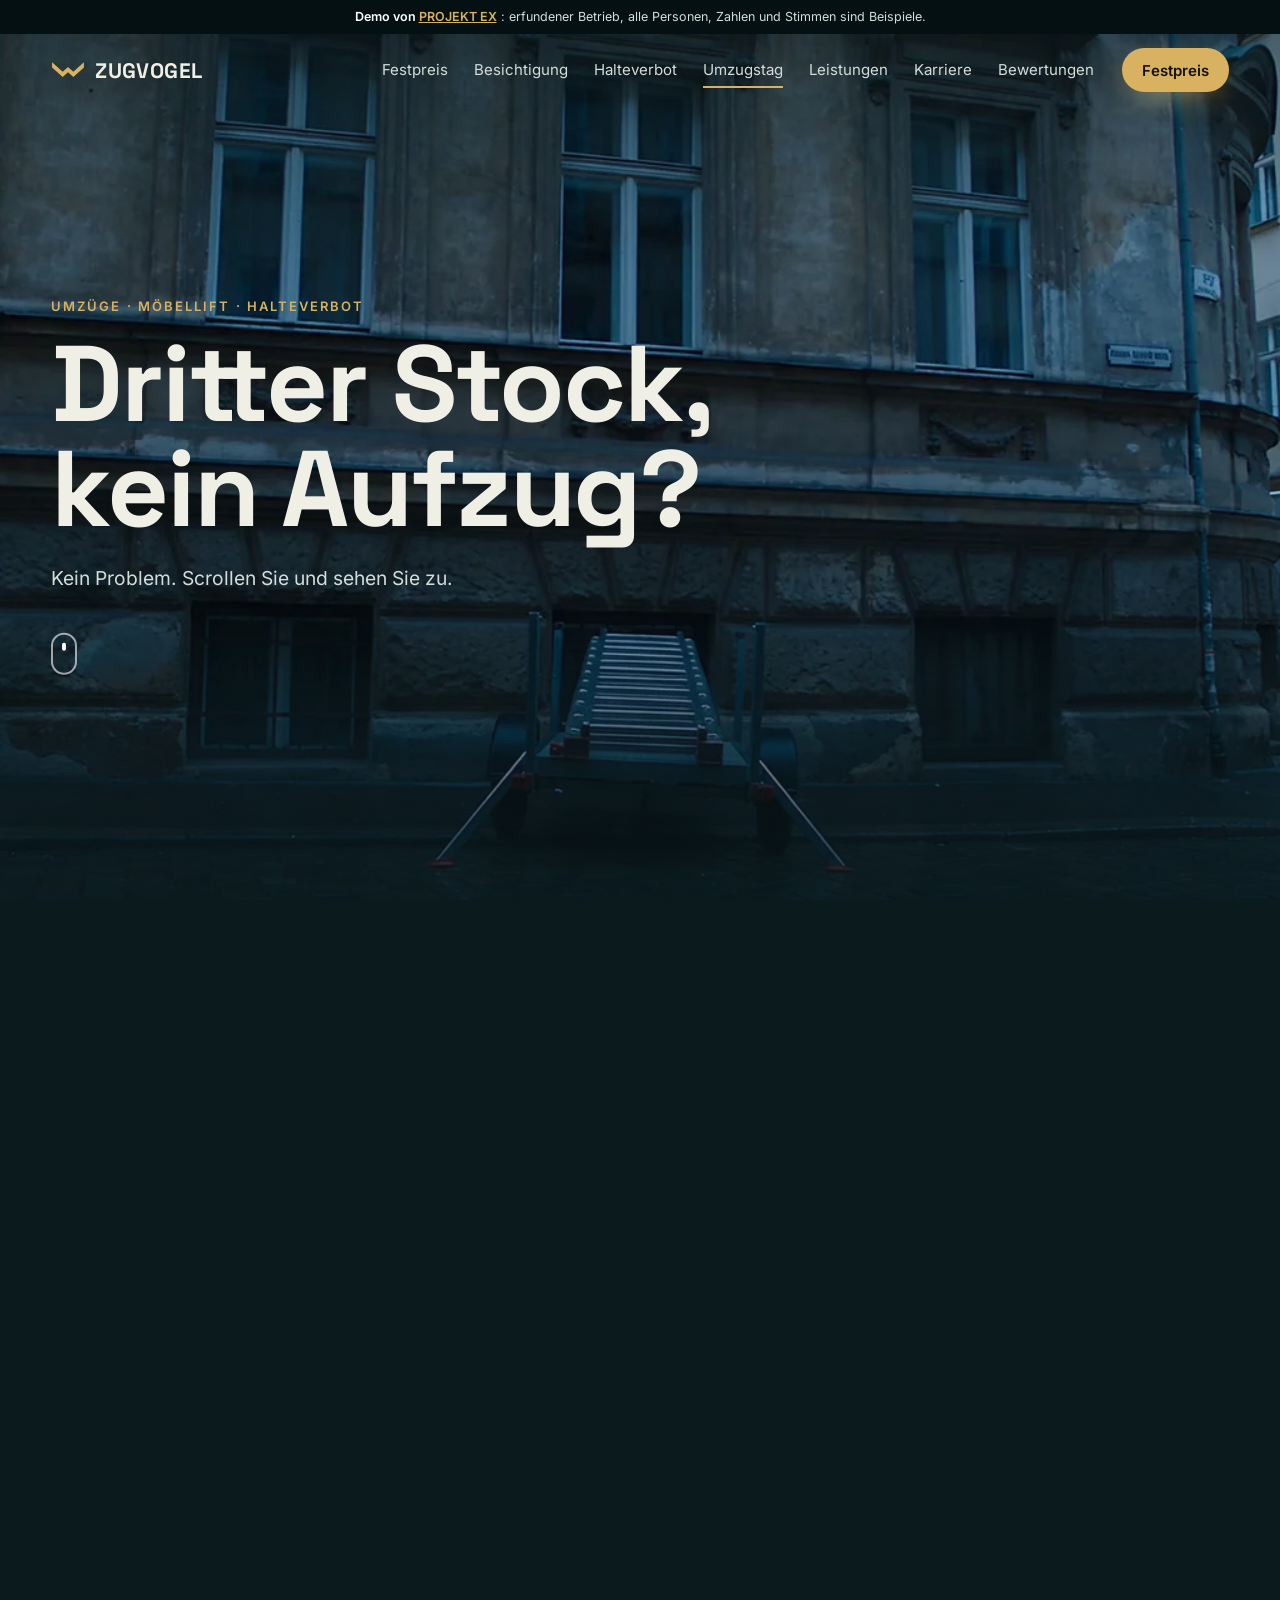
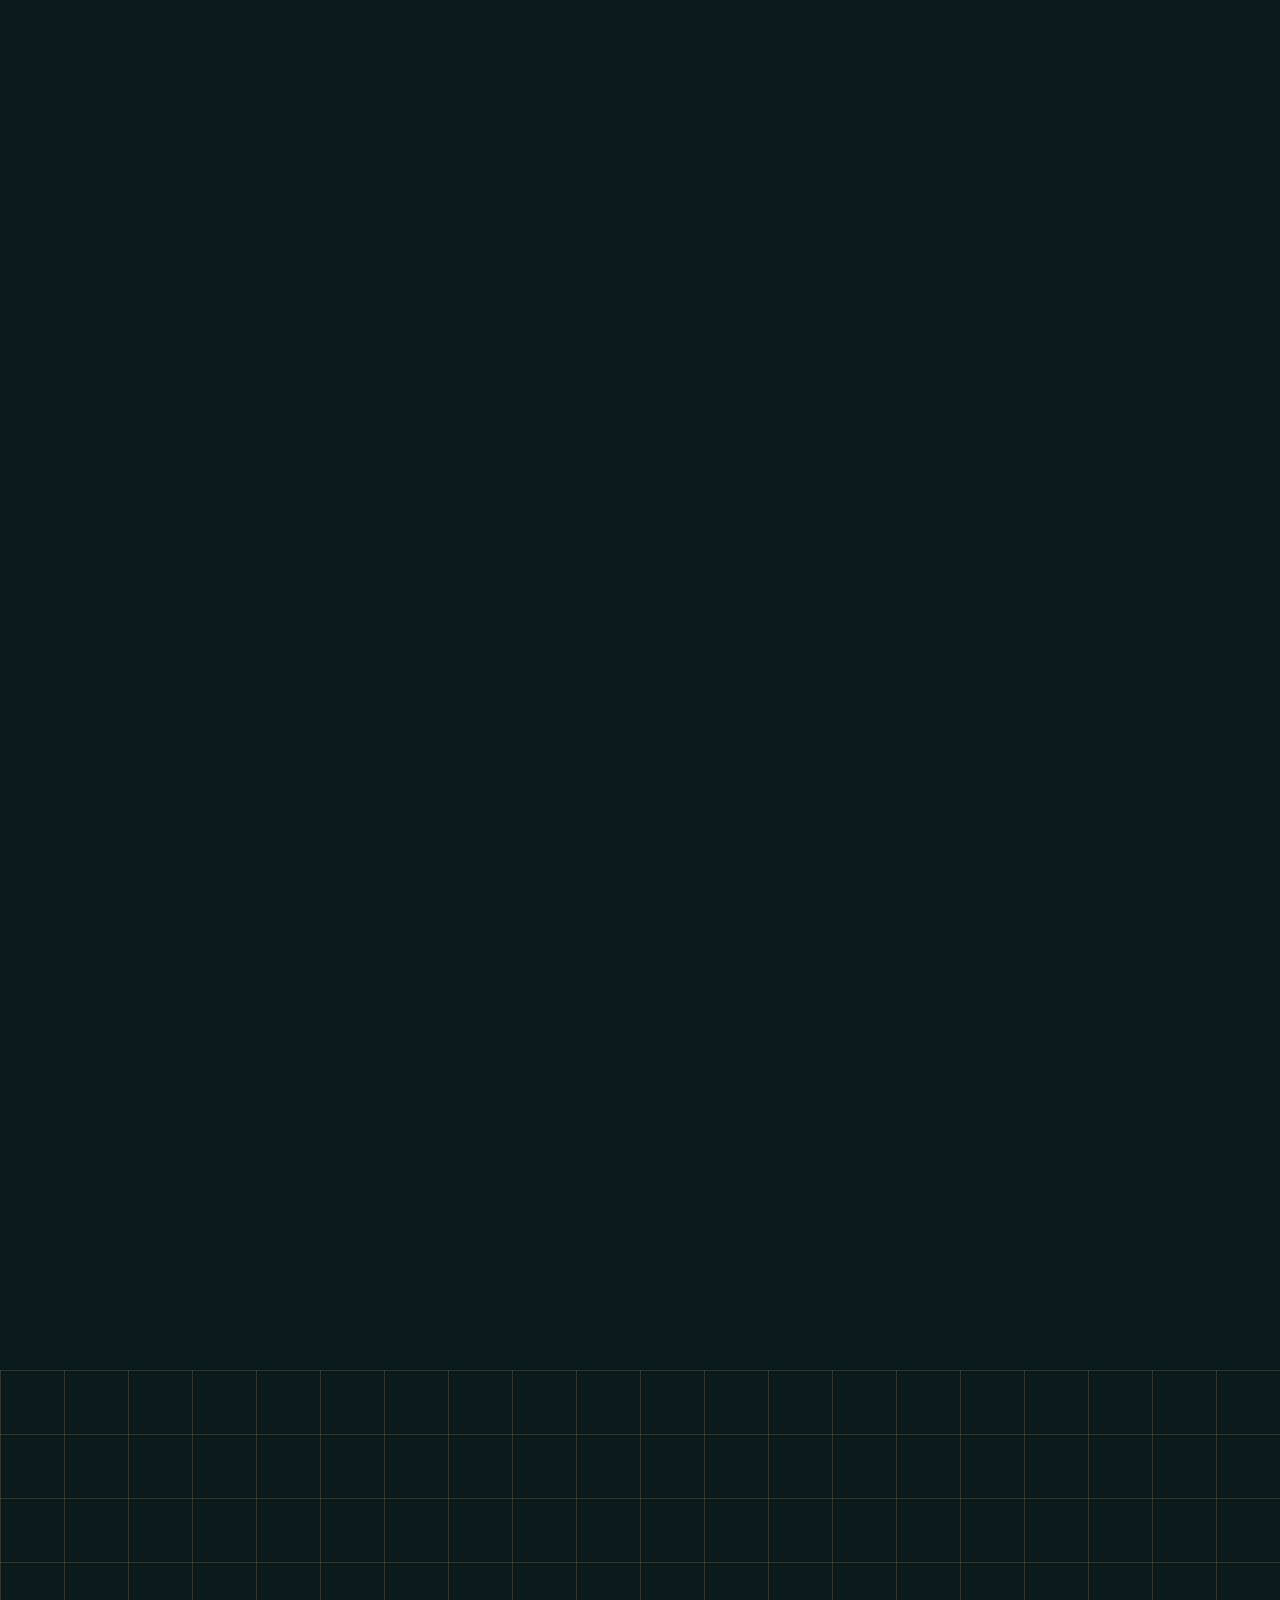
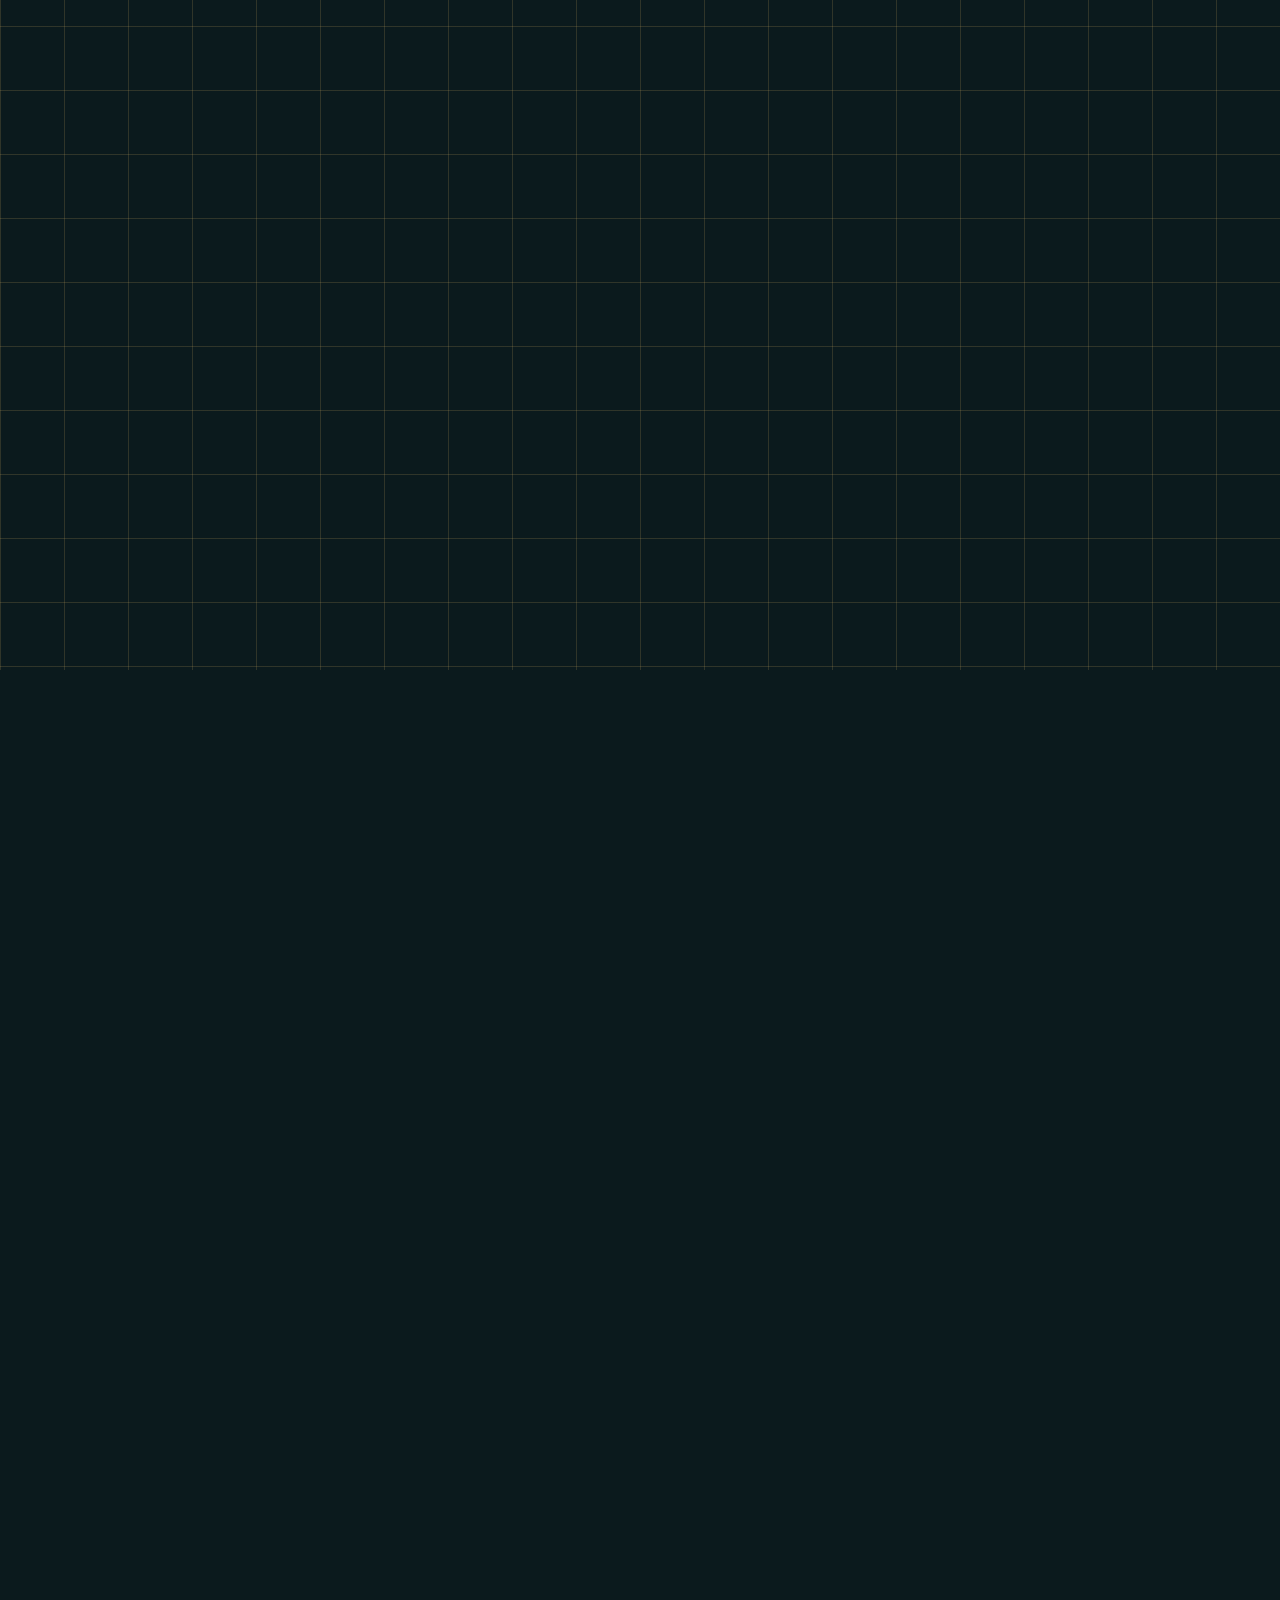
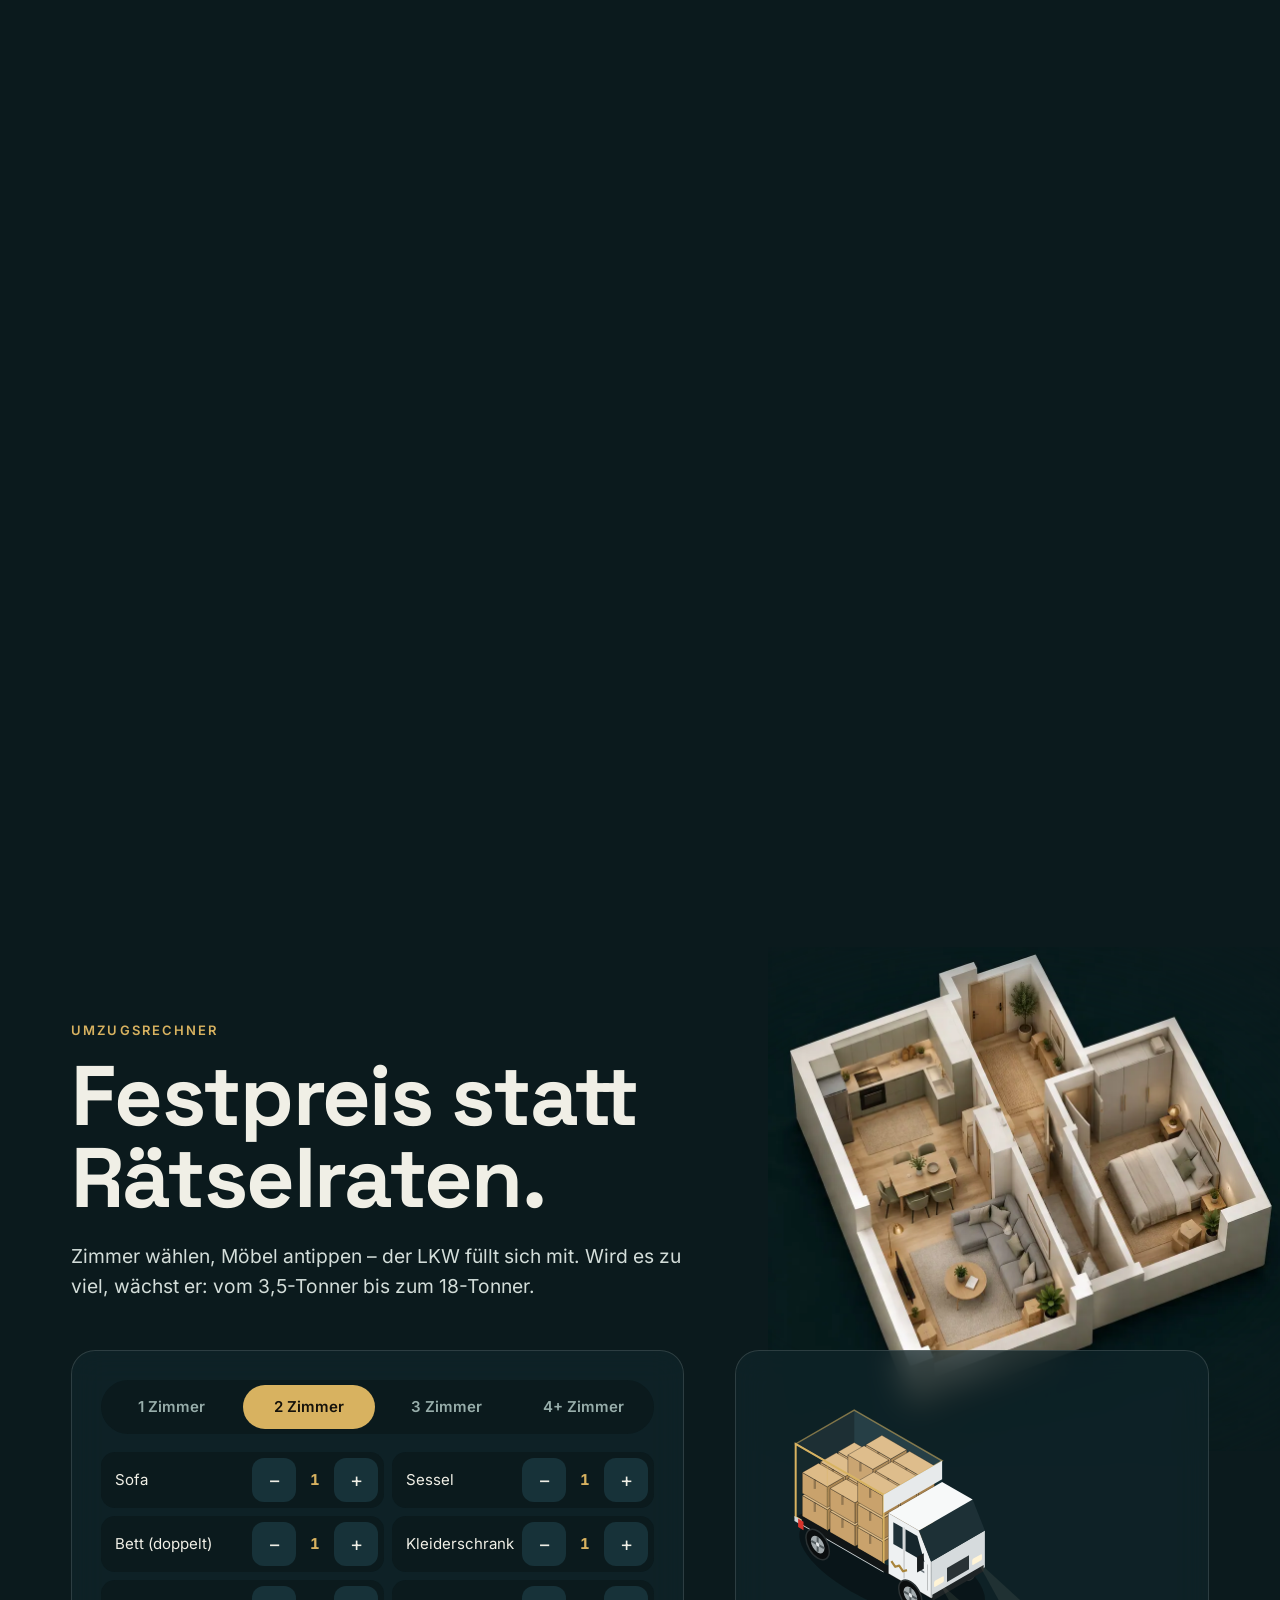
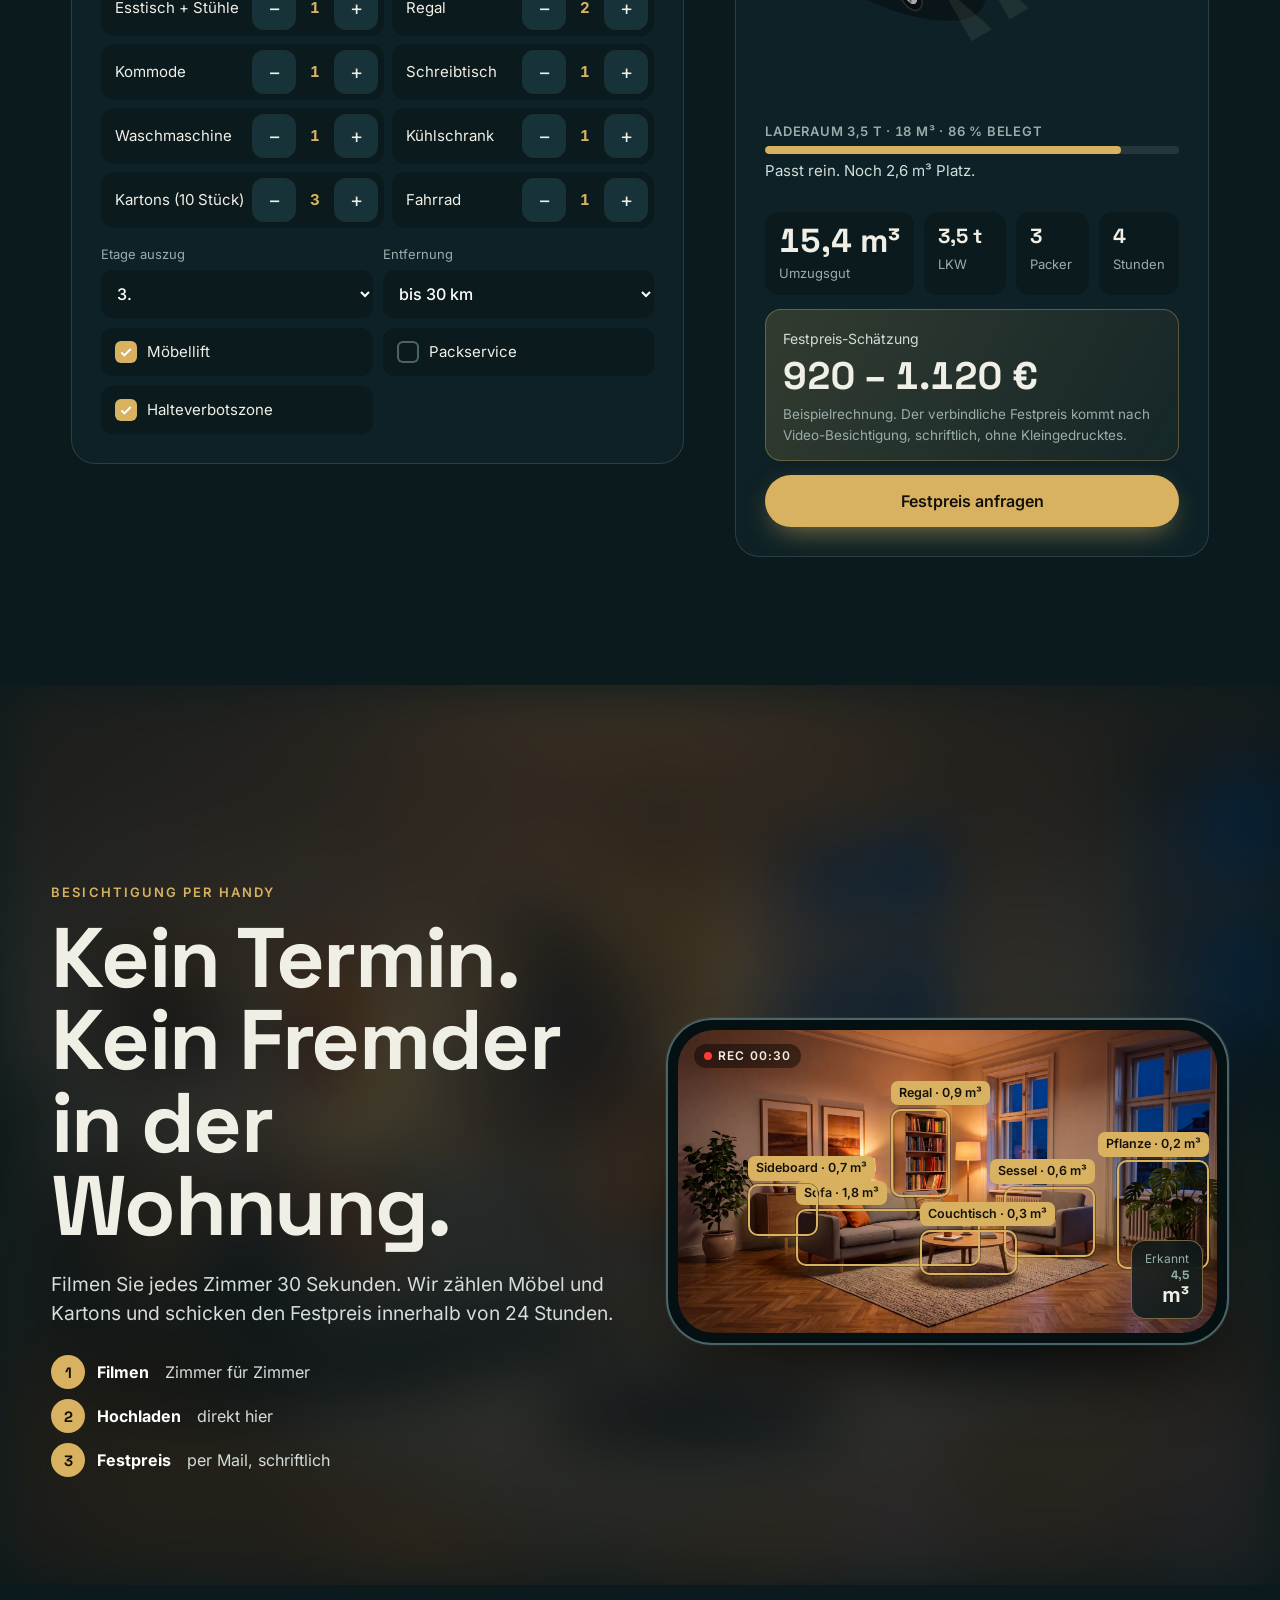
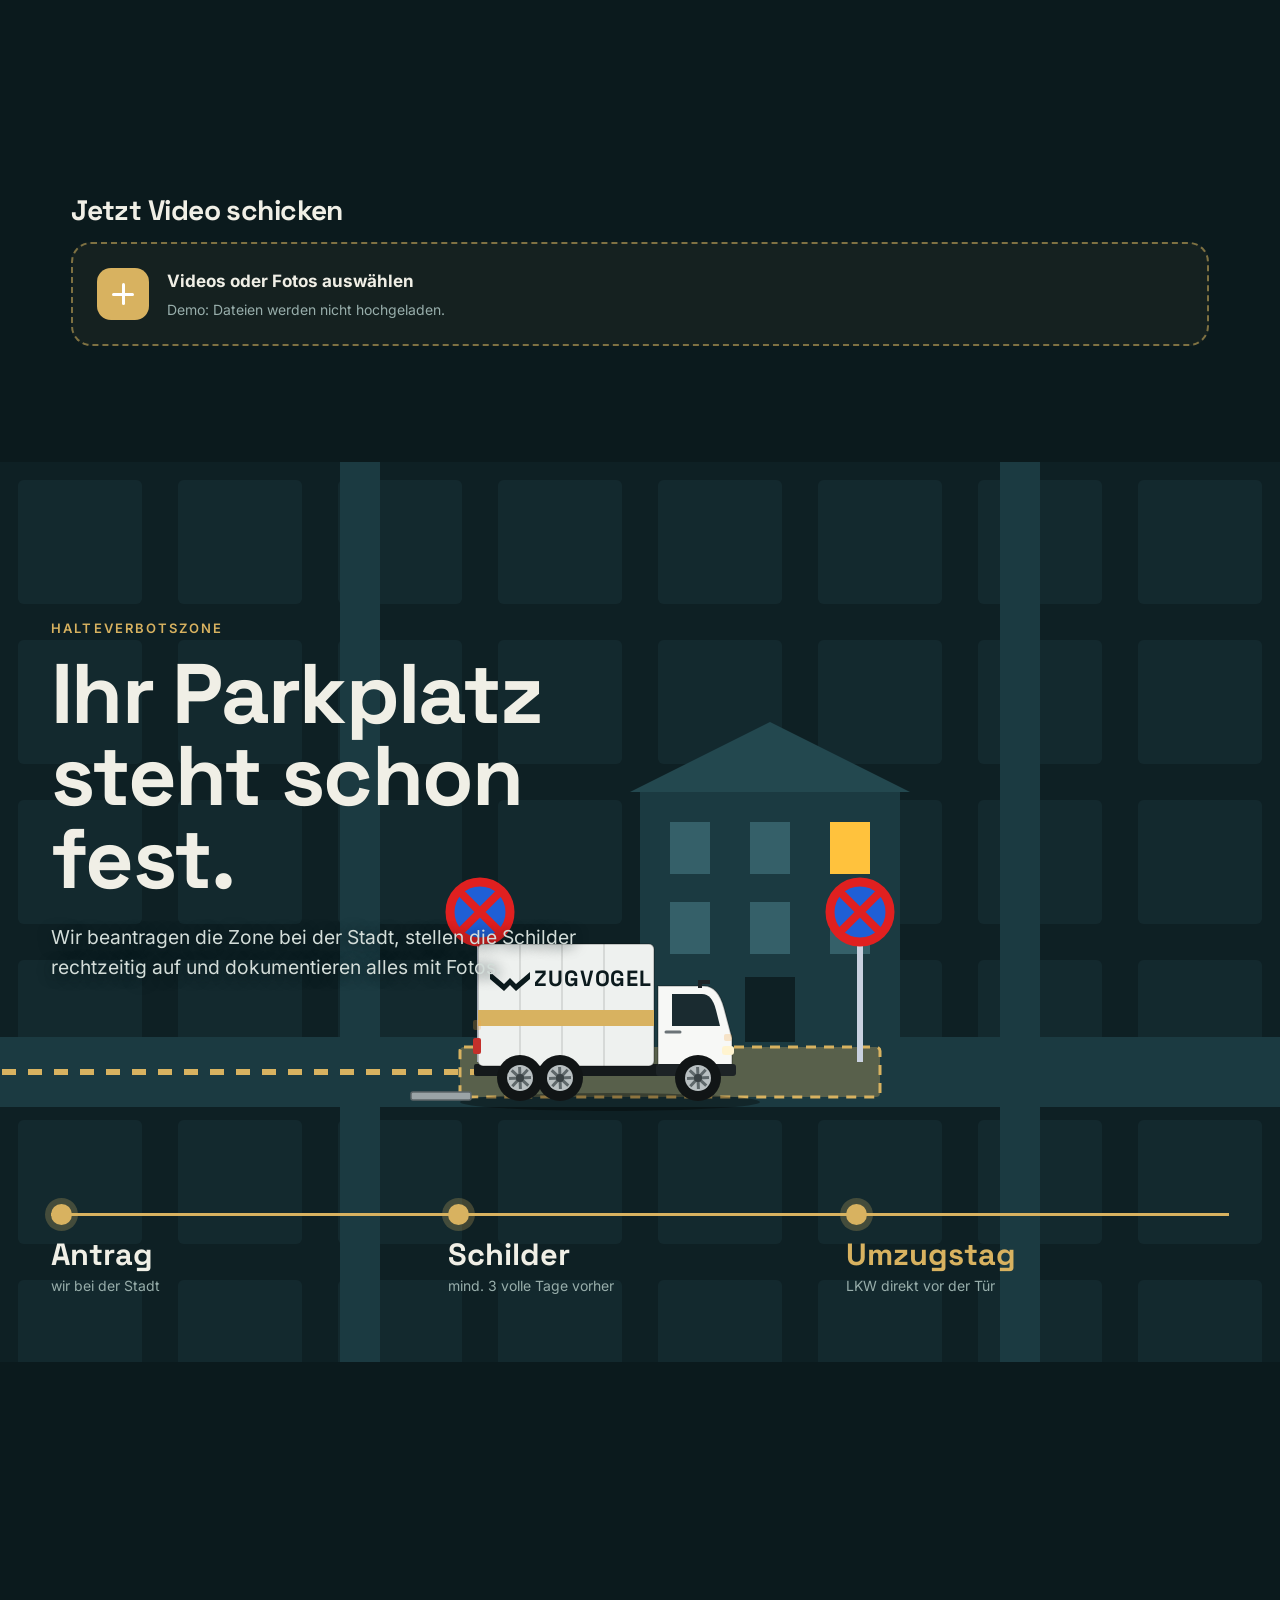
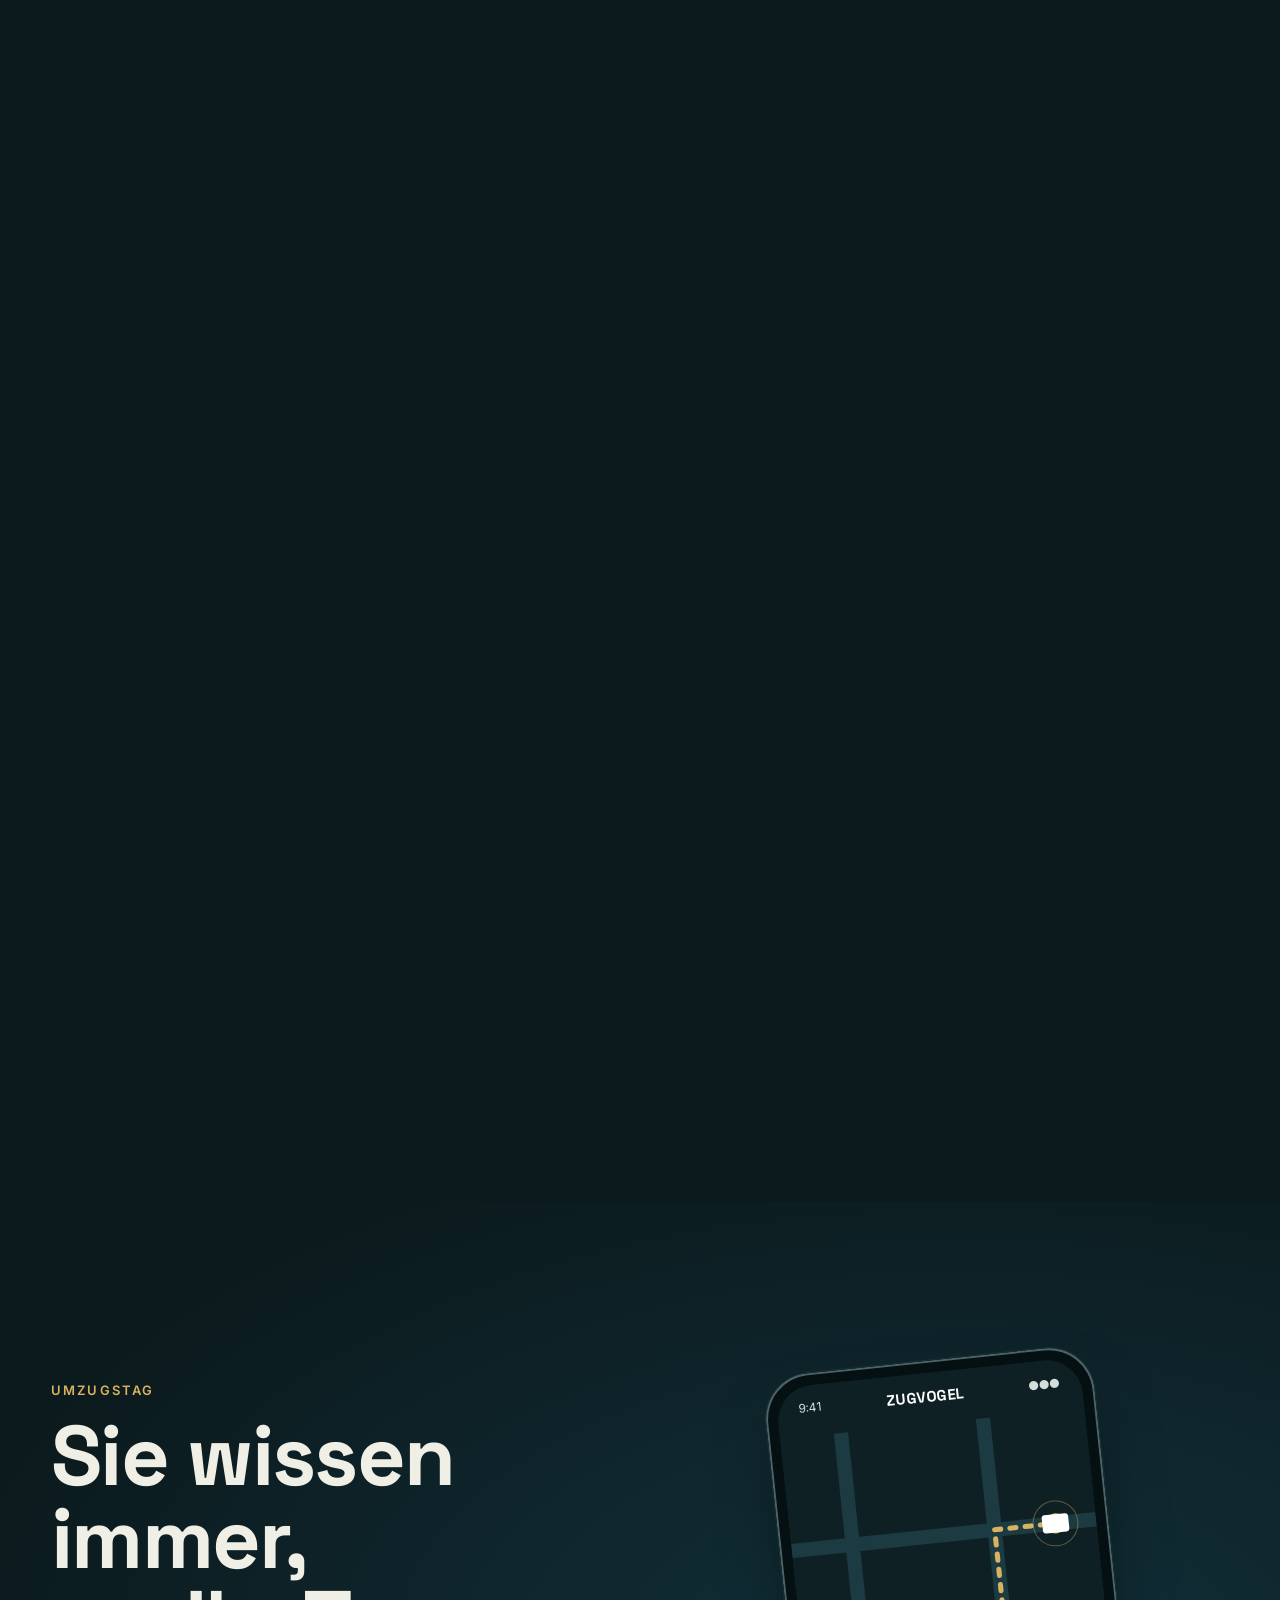
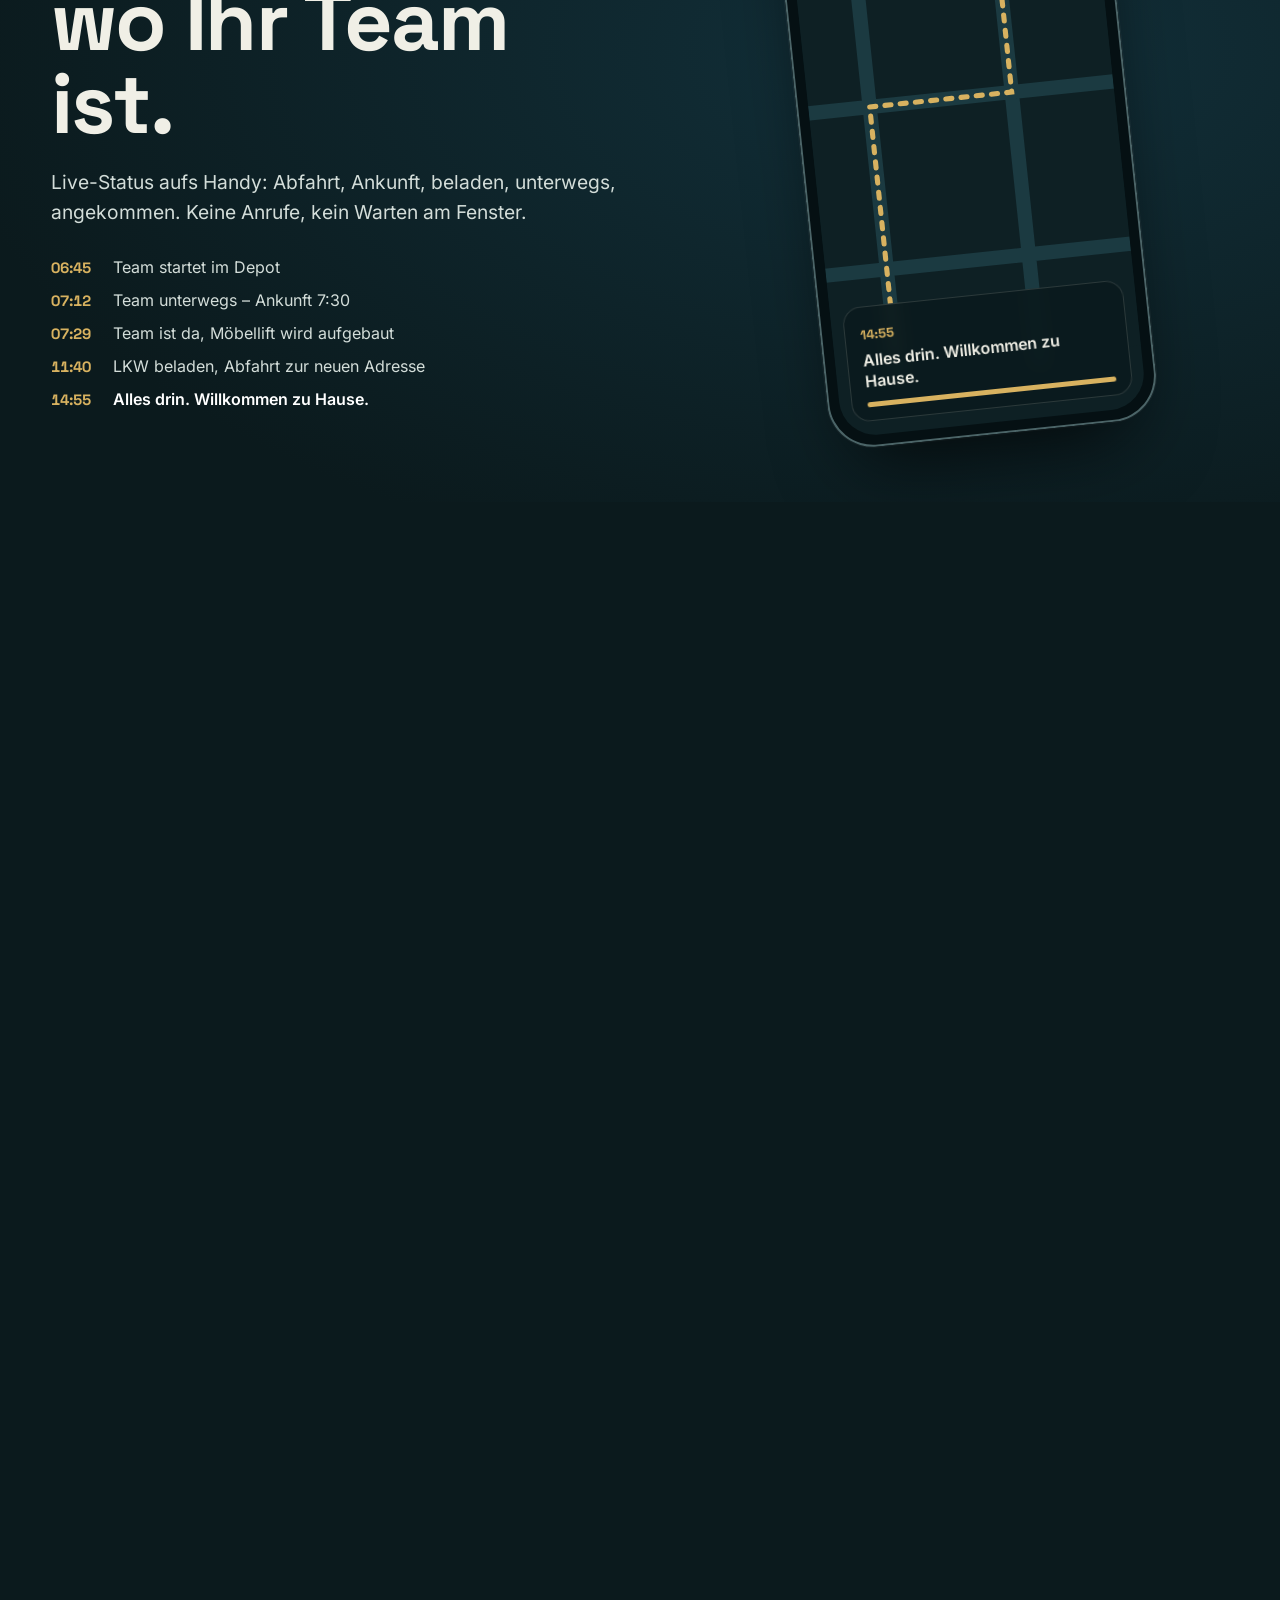
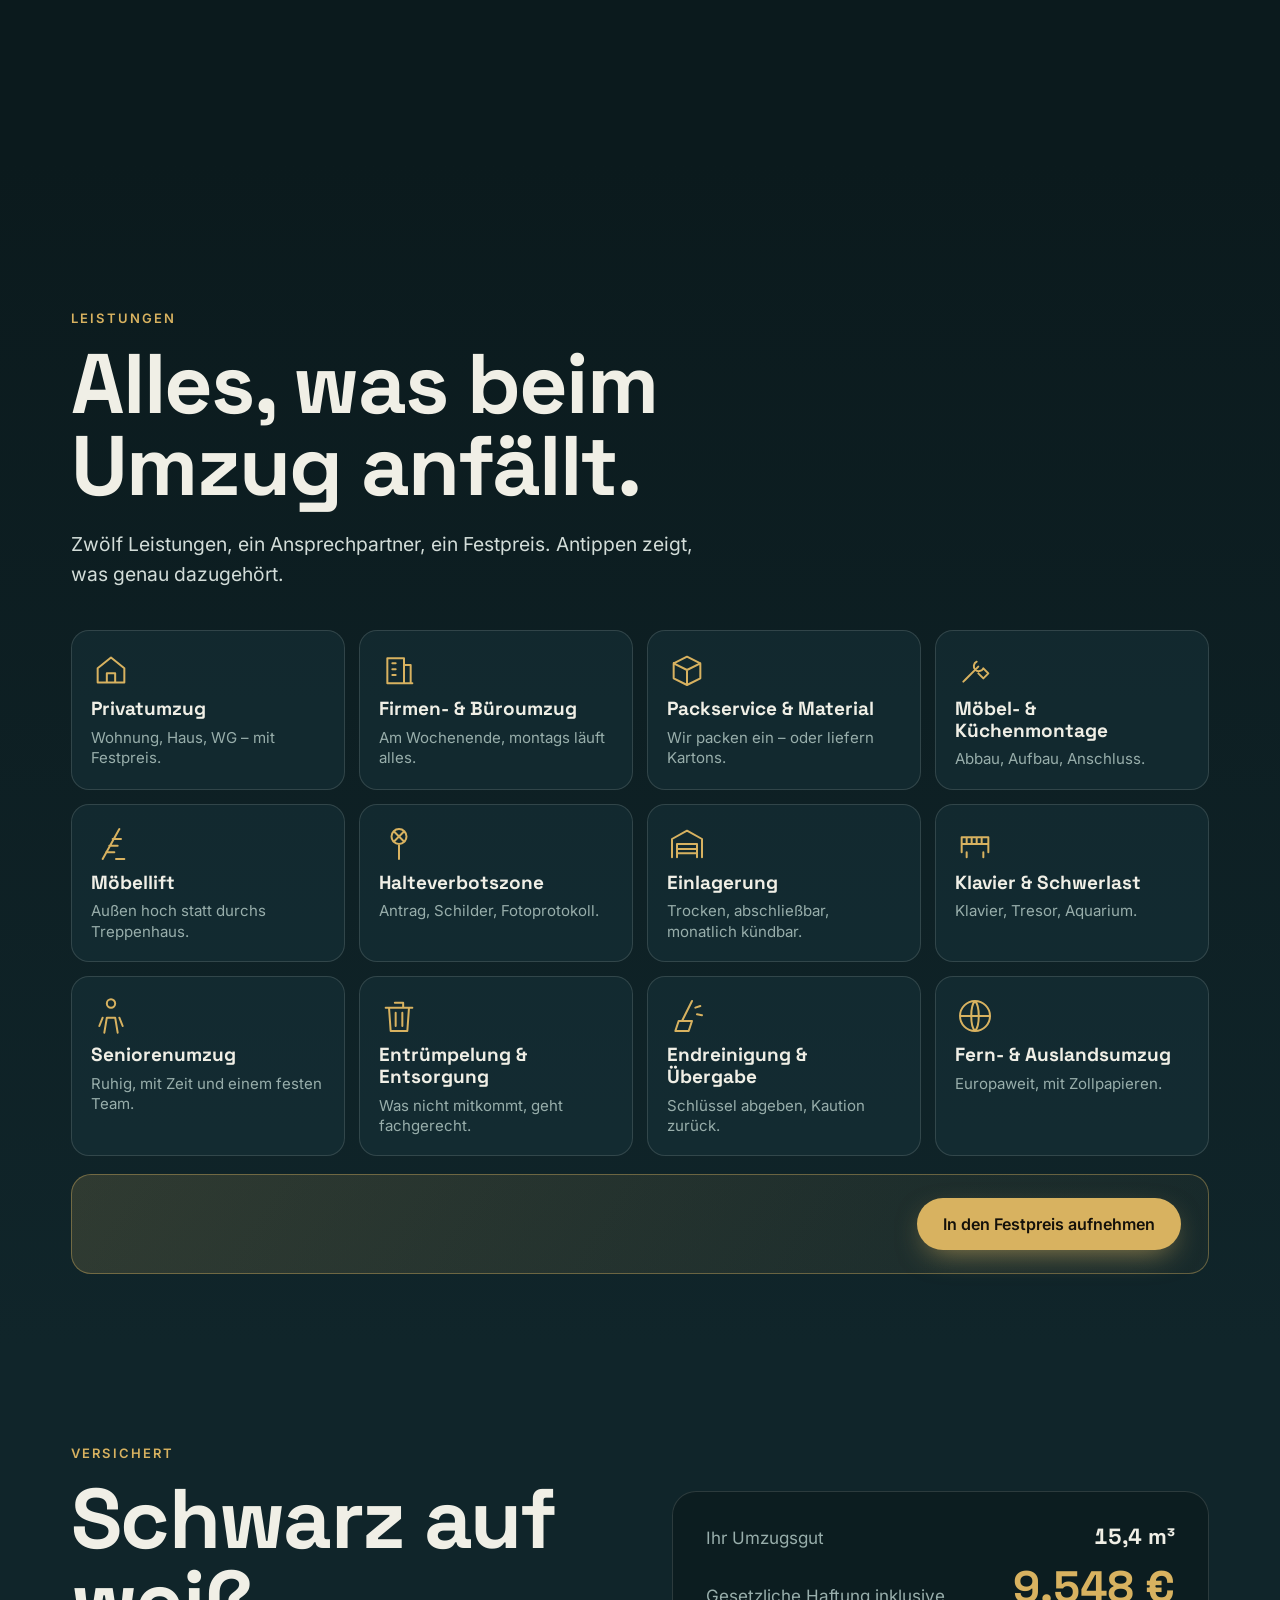
==== commit 356984ac: "Film 1 Möbellift neu: Dreamina 720P Unlimited, auf 1080p hochskaliert, Keyframe alle 6 Bilder, neues" ====
--- a/site/index.html
+++ b/site/index.html
@@ -9,7 +9,7 @@
 <link rel="icon" href="data:image/svg+xml,%3Csvg xmlns='http://www.w3.org/2000/svg' viewBox='0 0 64 64'%3E%3Crect width='64' height='64' rx='14' fill='%230b1a1d'/%3E%3Cpath d='M10 24 L26 38 L32 32 L38 38 L54 24 L54 32 L38 46 L32 40 L26 46 L10 32Z' fill='%23d8b260'/%3E%3C/svg%3E">
 <script>try{var t=new URLSearchParams(location.search).get("farbe");if(t)sessionStorage.setItem("zv-farbe",t);else t=sessionStorage.getItem("zv-farbe");if(t)document.documentElement.setAttribute("data-theme",t)}catch(e){}</script>
 <link rel="preload" href="assets/fonts/grotesk.woff2" as="font" type="font/woff2" crossorigin>
-<link rel="stylesheet" href="assets/css/style.css?v=1">
+<link rel="stylesheet" href="assets/css/style.css?v=2">
 </head>
 <body>
 <div class="demo"><span class="for">So könnte das für <span data-firma></span> aussehen. </span><b>Demo von <a href="https://projektex.de/" rel="noopener">PROJEKT EX</a></b><span class="long">: erfundener Betrieb, alle Personen, Zahlen und Stimmen sind Beispiele.</span><span class="short"> · erfundener Betrieb</span></div>
@@ -38,7 +38,7 @@
 <section class="film" id="lift" style="--h:330vh">
   <div class="stage">
     <div class="media">
-      <img class="still" src="assets/img/zv-a.webp" srcset="assets/img/zv-a-m.webp 1800w, assets/img/zv-a.webp 3840w" sizes="100vw" alt="Altbau zur blauen Stunde, davor Möbellift-Anhänger und Umzugs-LKW" fetchpriority="high">
+      <img class="still" src="assets/img/zv-a2.webp" srcset="assets/img/zv-a2-m.webp 1280w, assets/img/zv-a2.webp 1920w" sizes="100vw" alt="Altbau zur blauen Stunde, davor Möbellift-Anhänger und Umzugs-LKW" fetchpriority="high">
       <video class="vid" data-src="assets/vid/lift" data-key="lift" muted playsinline preload="auto"></video>
     </div>
     <div class="shade"></div>
@@ -350,6 +350,6 @@
 <dialog class="modal" id="datenschutz" aria-labelledby="dT"><form method="dialog" class="m-box"><button class="x" value="x" aria-label="Schließen">×</button><h3 id="dT">Datenschutz</h3><p>Diese Demo setzt keine Cookies und sendet keine Formulardaten. Schriften und Medien liegen auf demselben Server.</p></form></dialog>
 
 <script src="assets/js/vid.js?v=1"></script>
-<script src="assets/js/app.js?v=1"></script>
+<script src="assets/js/app.js?v=2"></script>
 </body>
 </html>
--- a/site/assets/css/style.css
+++ b/site/assets/css/style.css
@@ -454,3 +454,5 @@
 @media (max-width:1100px){.sv-grid{grid-template-columns:repeat(3,minmax(0,1fr))}}
 @media (max-width:900px){.sv-grid{grid-template-columns:repeat(2,minmax(0,1fr))}.vers-grid{grid-template-columns:minmax(0,1fr)}.sv{min-height:0;padding:16px}.sv b{font-size:17px}.sv small{font-size:14px}}
 @media (max-width:420px){.sv-grid{gap:10px}.sv{padding:14px}}
+@media (max-width:900px){.load span{font-size:14px}}
+@media (max-height:500px) and (orientation:landscape){.load span{font-size:14px}}
